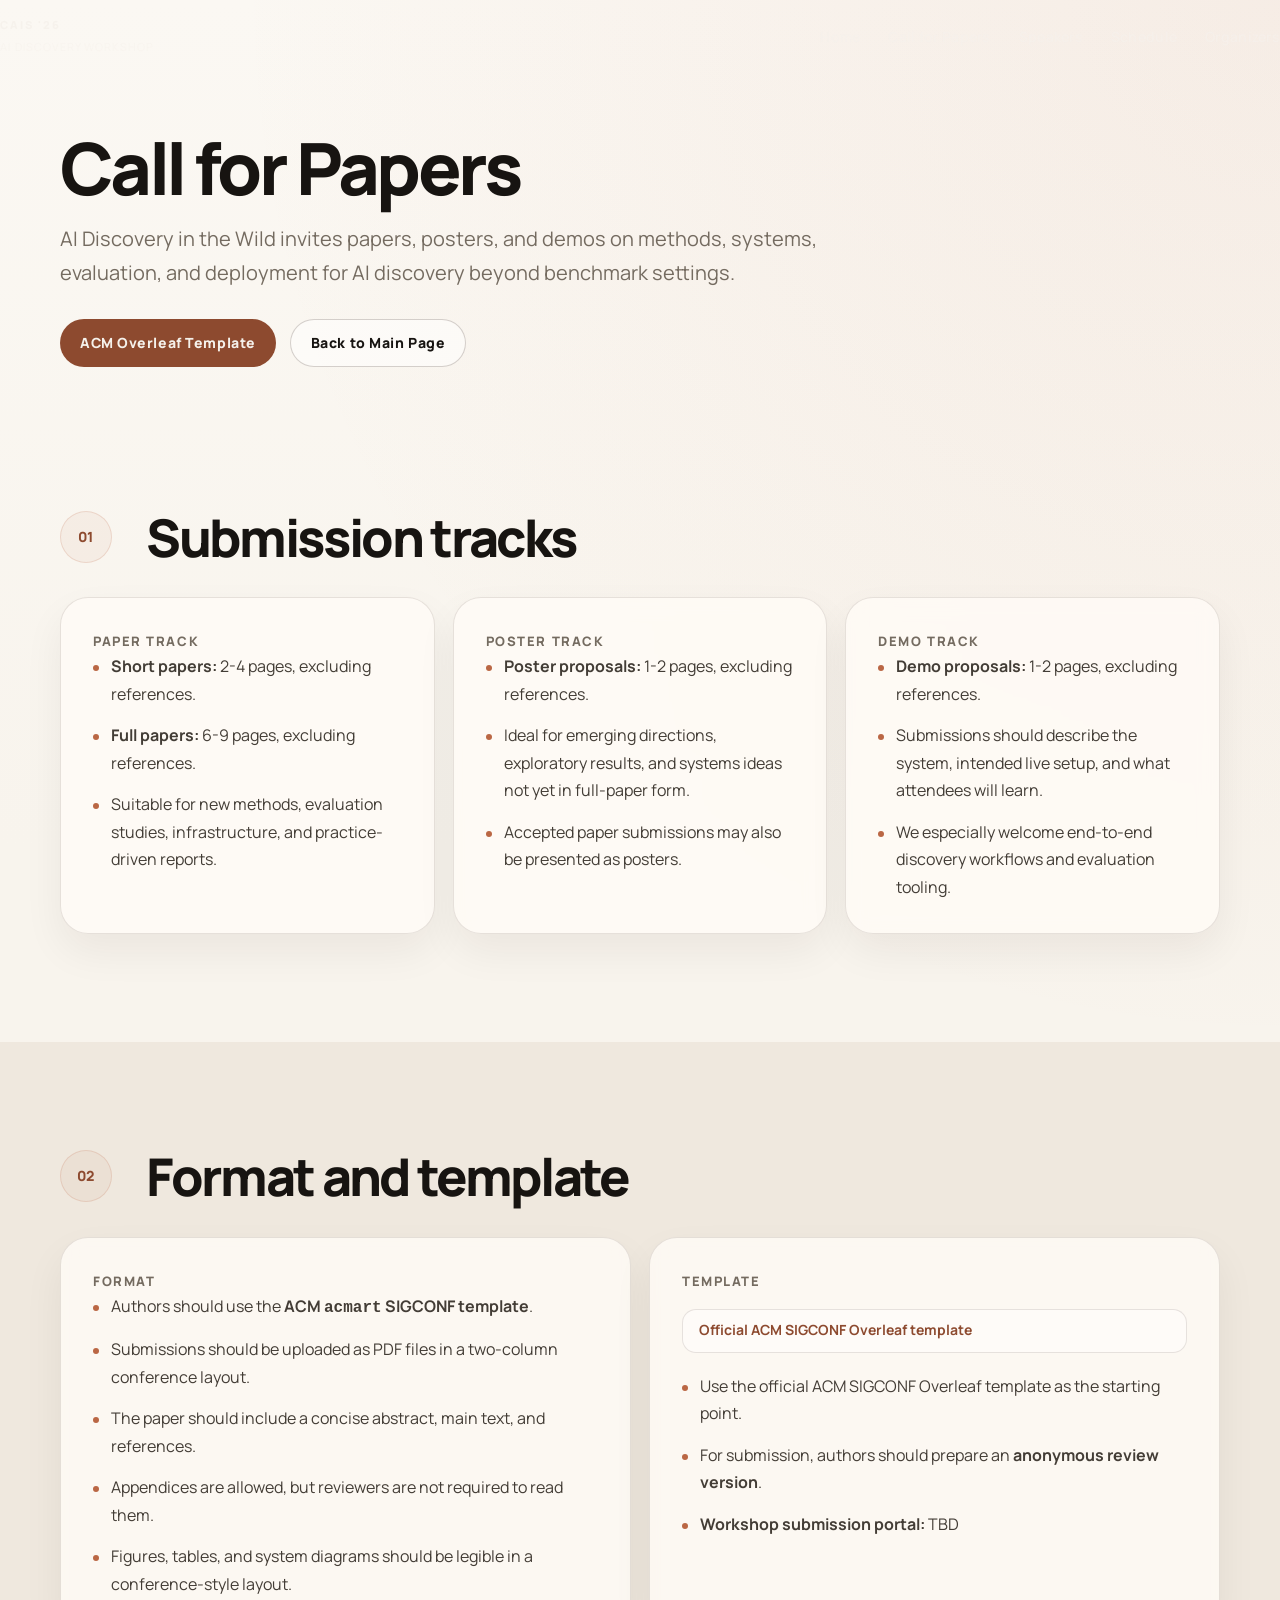
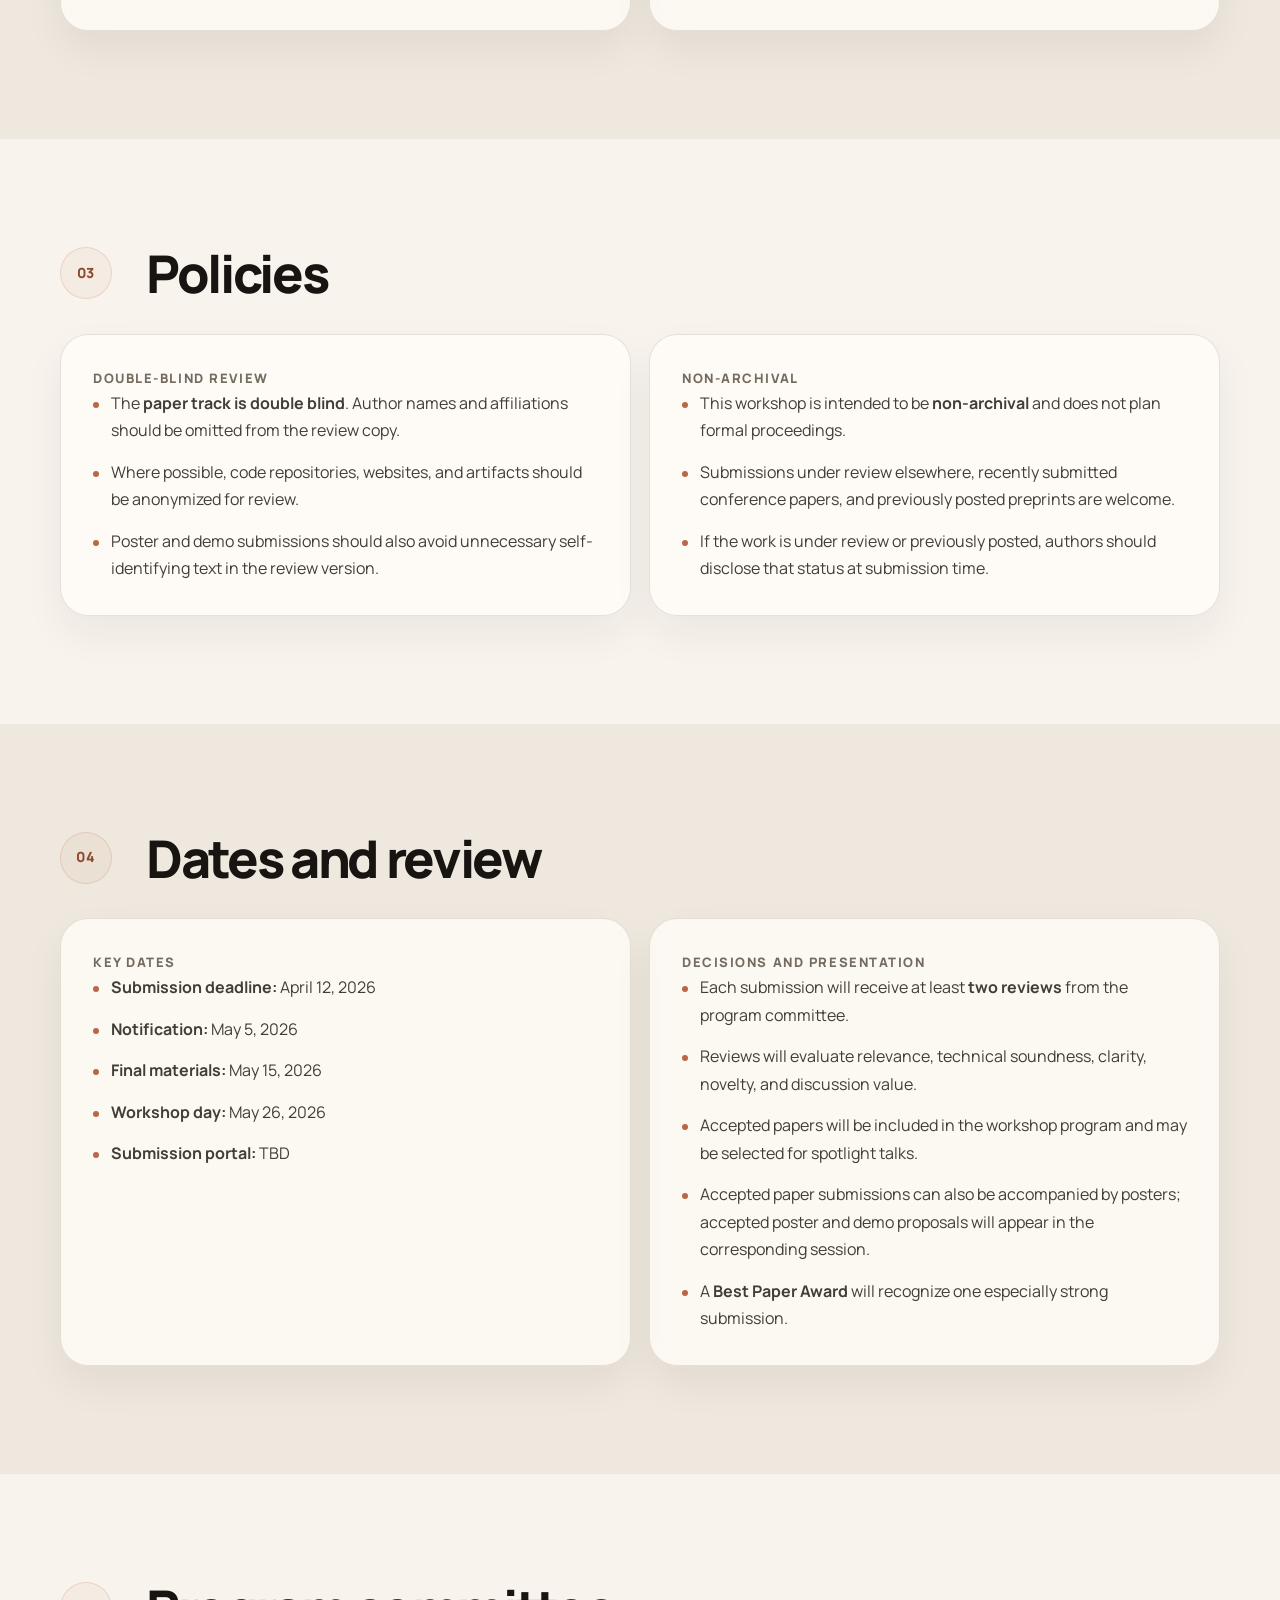
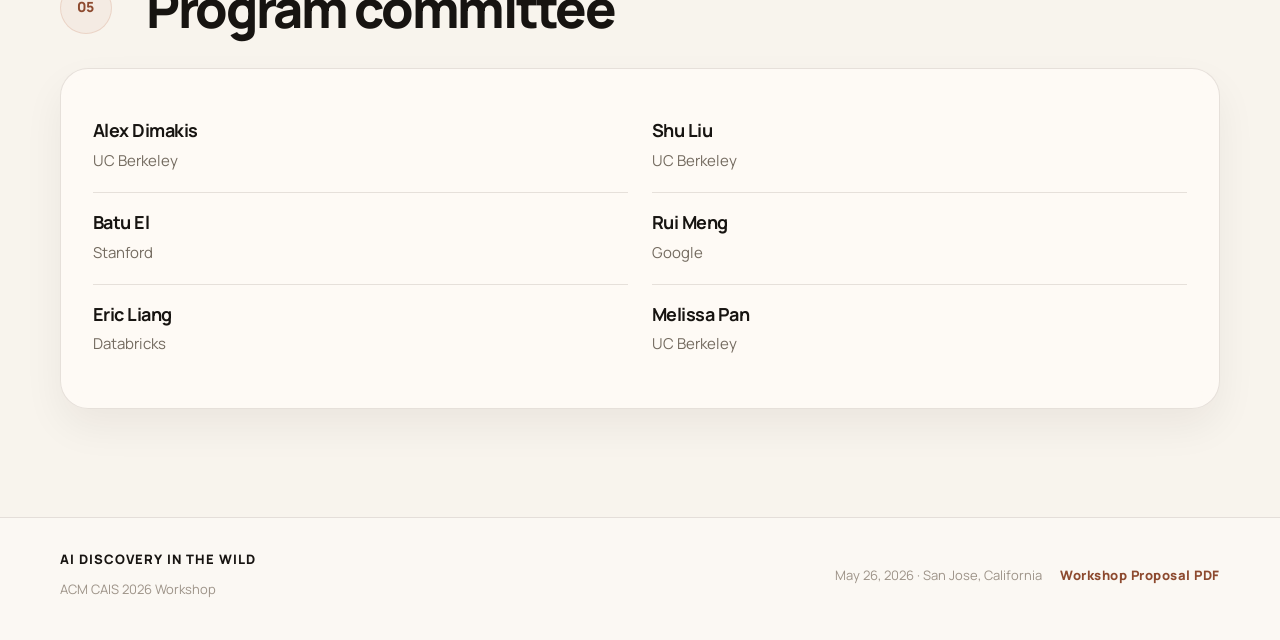
==== cfp.html @ d4ecad80 "Initial workshop site" ====
<!DOCTYPE html>
<html lang="en">
<head>
  <meta charset="UTF-8">
  <meta name="viewport" content="width=device-width, initial-scale=1.0">
  <title>Call for Papers | AI Discovery in the Wild</title>
  <meta name="description" content="Submission details for AI Discovery in the Wild, an ACM CAIS 2026 workshop on real-world AI discovery systems.">
  <meta name="theme-color" content="#f8f4ed">
  <link rel="preconnect" href="https://fonts.googleapis.com">
  <link rel="preconnect" href="https://fonts.gstatic.com" crossorigin>
  <link href="https://fonts.googleapis.com/css2?family=Fraunces:opsz,wght@9..144,500;9..144,600&family=Manrope:wght@400;500;600;700;800&display=swap" rel="stylesheet">
  <link rel="stylesheet" href="style.css">
</head>
<body class="subpage-body">

<nav id="navbar" class="scrolled">
  <div class="nav-inner">
    <a href="index.html" class="nav-logo">
      <span class="nav-mark">CAIS '26</span>
      <span class="nav-name">AI Discovery Workshop</span>
    </a>

    <button class="nav-toggle" aria-label="Toggle navigation" aria-expanded="false">
      <span></span>
      <span></span>
      <span></span>
    </button>

    <ul class="nav-links">
      <li><a href="index.html">Home</a></li>
      <li><a href="cfp.html">Call for Papers</a></li>
      <li><a href="index.html#speakers">Speakers</a></li>
      <li><a href="index.html#schedule">Schedule</a></li>
      <li><a href="index.html#organizers">Organizers</a></li>
    </ul>
  </div>
</nav>

<header class="subpage-hero">
  <div class="container">
    <div class="subpage-copy">
      <h1>Call for Papers</h1>
      <p class="subpage-lead">AI Discovery in the Wild invites papers, posters, and demos on methods, systems, evaluation, and deployment for AI discovery beyond benchmark settings.</p>
      <div class="subpage-actions">
        <a href="https://www.overleaf.com/latex/templates/association-for-computing-machinery-acm-sig-proceedings-template/bmvfhcdnxfty" class="page-btn page-btn-primary" target="_blank" rel="noreferrer">ACM Overleaf Template</a>
        <a href="index.html" class="page-btn page-btn-secondary">Back to Main Page</a>
      </div>
    </div>
  </div>
</header>

<section>
  <div class="container">
    <div class="section-header">
      <span class="section-number">01</span>
      <div class="section-heading">
        <h2>Submission tracks</h2>
      </div>
    </div>

    <div class="detail-grid detail-grid-3">
      <article class="surface-card detail-card">
        <p class="surface-label">Paper Track</p>
        <ul class="cfp-list">
          <li><strong>Short papers:</strong> 2-4 pages, excluding references.</li>
          <li><strong>Full papers:</strong> 6-9 pages, excluding references.</li>
          <li>Suitable for new methods, evaluation studies, infrastructure, and practice-driven reports.</li>
        </ul>
      </article>

      <article class="surface-card detail-card">
        <p class="surface-label">Poster Track</p>
        <ul class="cfp-list">
          <li><strong>Poster proposals:</strong> 1-2 pages, excluding references.</li>
          <li>Ideal for emerging directions, exploratory results, and systems ideas not yet in full-paper form.</li>
          <li>Accepted paper submissions may also be presented as posters.</li>
        </ul>
      </article>

      <article class="surface-card detail-card">
        <p class="surface-label">Demo Track</p>
        <ul class="cfp-list">
          <li><strong>Demo proposals:</strong> 1-2 pages, excluding references.</li>
          <li>Submissions should describe the system, intended live setup, and what attendees will learn.</li>
          <li>We especially welcome end-to-end discovery workflows and evaluation tooling.</li>
        </ul>
      </article>
    </div>
  </div>
</section>

<section class="page-alt">
  <div class="container">
    <div class="section-header">
      <span class="section-number">02</span>
      <div class="section-heading">
        <h2>Format and template</h2>
      </div>
    </div>

    <div class="detail-grid">
      <article class="surface-card detail-card">
        <p class="surface-label">Format</p>
        <ul class="cfp-list">
          <li>Authors should use the <strong>ACM <code>acmart</code> SIGCONF template</strong>.</li>
          <li>Submissions should be uploaded as PDF files in a two-column conference layout.</li>
          <li>The paper should include a concise abstract, main text, and references.</li>
          <li>Appendices are allowed, but reviewers are not required to read them.</li>
          <li>Figures, tables, and system diagrams should be legible in a conference-style layout.</li>
        </ul>
      </article>

      <article class="surface-card detail-card">
        <p class="surface-label">Template</p>
        <div class="template-links">
          <a href="https://www.overleaf.com/latex/templates/association-for-computing-machinery-acm-sig-proceedings-template/bmvfhcdnxfty" class="template-link" target="_blank" rel="noreferrer">Official ACM SIGCONF Overleaf template</a>
        </div>
        <ul class="cfp-list">
          <li>Use the official ACM SIGCONF Overleaf template as the starting point.</li>
          <li>For submission, authors should prepare an <strong>anonymous review version</strong>.</li>
          <li><strong>Workshop submission portal:</strong> TBD</li>
        </ul>
      </article>
    </div>
  </div>
</section>

<section>
  <div class="container">
    <div class="section-header">
      <span class="section-number">03</span>
      <div class="section-heading">
        <h2>Policies</h2>
      </div>
    </div>

    <div class="detail-grid">
      <article class="surface-card detail-card">
        <p class="surface-label">Double-Blind Review</p>
        <ul class="cfp-list">
          <li>The <strong>paper track is double blind</strong>. Author names and affiliations should be omitted from the review copy.</li>
          <li>Where possible, code repositories, websites, and artifacts should be anonymized for review.</li>
          <li>Poster and demo submissions should also avoid unnecessary self-identifying text in the review version.</li>
        </ul>
      </article>

      <article class="surface-card detail-card">
        <p class="surface-label">Non-Archival</p>
        <ul class="cfp-list">
          <li>This workshop is intended to be <strong>non-archival</strong> and does not plan formal proceedings.</li>
          <li>Submissions under review elsewhere, recently submitted conference papers, and previously posted preprints are welcome.</li>
          <li>If the work is under review or previously posted, authors should disclose that status at submission time.</li>
        </ul>
      </article>
    </div>
  </div>
</section>

<section class="page-alt">
  <div class="container">
    <div class="section-header">
      <span class="section-number">04</span>
      <div class="section-heading">
        <h2>Dates and review</h2>
      </div>
    </div>

    <div class="detail-grid">
      <article class="surface-card detail-card">
        <p class="surface-label">Key Dates</p>
        <ul class="cfp-list">
          <li><strong>Submission deadline:</strong> April 12, 2026</li>
          <li><strong>Notification:</strong> May 5, 2026</li>
          <li><strong>Final materials:</strong> May 15, 2026</li>
          <li><strong>Workshop day:</strong> May 26, 2026</li>
          <li><strong>Submission portal:</strong> TBD</li>
        </ul>
      </article>

      <article class="surface-card detail-card">
        <p class="surface-label">Decisions and Presentation</p>
        <ul class="cfp-list">
          <li>Each submission will receive at least <strong>two reviews</strong> from the program committee.</li>
          <li>Reviews will evaluate relevance, technical soundness, clarity, novelty, and discussion value.</li>
          <li>Accepted papers will be included in the workshop program and may be selected for spotlight talks.</li>
          <li>Accepted paper submissions can also be accompanied by posters; accepted poster and demo proposals will appear in the corresponding session.</li>
          <li>A <strong>Best Paper Award</strong> will recognize one especially strong submission.</li>
        </ul>
      </article>
    </div>
  </div>
</section>

<section>
  <div class="container">
    <div class="section-header">
      <span class="section-number">05</span>
      <div class="section-heading">
        <h2>Program committee</h2>
      </div>
    </div>

    <div class="pc-list surface-card">
      <div class="pc-list-col">
        <article class="pc-line"><strong>Alex Dimakis</strong><span>UC Berkeley</span></article>
        <article class="pc-line"><strong>Batu El</strong><span>Stanford</span></article>
        <article class="pc-line"><strong>Eric Liang</strong><span>Databricks</span></article>
      </div>
      <div class="pc-list-col">
        <article class="pc-line"><strong>Shu Liu</strong><span>UC Berkeley</span></article>
        <article class="pc-line"><strong>Rui Meng</strong><span>Google</span></article>
        <article class="pc-line"><strong>Melissa Pan</strong><span>UC Berkeley</span></article>
      </div>
    </div>
  </div>
</section>

<footer>
  <div class="container footer-inner">
    <div>
      <span class="footer-title">AI Discovery in the Wild</span>
      <span class="footer-copy">ACM CAIS 2026 Workshop</span>
    </div>
    <div class="footer-meta">
      <span class="footer-copy">May 26, 2026 · San Jose, California</span>
      <a href="AI_Discovery_in_the_Wild_Workshop_Proposal.pdf" class="footer-link" target="_blank" rel="noreferrer">Workshop Proposal PDF</a>
    </div>
  </div>
</footer>

<script>
const toggle = document.querySelector('.nav-toggle');
const links = document.querySelector('.nav-links');

toggle.addEventListener('click', () => {
  const open = links.classList.toggle('open');
  toggle.setAttribute('aria-expanded', open ? 'true' : 'false');
});

document.querySelectorAll('.nav-links a').forEach((anchor) => {
  anchor.addEventListener('click', () => {
    links.classList.remove('open');
    toggle.setAttribute('aria-expanded', 'false');
  });
});

let ticking = false;
window.addEventListener('scroll', () => {
  if (!ticking) {
    requestAnimationFrame(() => {
      document.getElementById('navbar').classList.toggle('scrolled', window.scrollY > 20);
      ticking = false;
    });
    ticking = true;
  }
});
</script>

</body>
</html>
---- style.css ----
/* AI Discovery in the Wild | ACM CAIS 2026 Workshop */
*, *::before, *::after {
  box-sizing: border-box;
  margin: 0;
  padding: 0;
}

:root {
  --bg: #f8f4ed;
  --bg-alt: #efe8de;
  --surface: rgba(255, 252, 247, 0.8);
  --surface-strong: #fffdf9;
  --ink: #171411;
  --ink-2: #433d36;
  --ink-3: #746b60;
  --ink-4: #9d9388;
  --accent: #ba6744;
  --accent-deep: #8d4a2f;
  --accent-soft: rgba(186, 103, 68, 0.12);
  --border: rgba(84, 69, 58, 0.14);
  --border-strong: rgba(84, 69, 58, 0.24);
  --hero-bg: #111110;
  --hero-ink: #f5f1eb;
  --hero-muted: rgba(245, 241, 235, 0.72);
  --sans: "Manrope", "Segoe UI", sans-serif;
  --serif: "Fraunces", Georgia, serif;
  --shadow-soft: 0 20px 60px rgba(30, 24, 20, 0.08);
  --shadow-card: 0 18px 40px rgba(30, 24, 20, 0.06);
  --radius-lg: 28px;
  --radius-md: 20px;
  --radius-sm: 14px;
  --container: 1160px;
  --gutter: clamp(22px, 4vw, 40px);
}

html {
  scroll-behavior: smooth;
  scroll-padding-top: 80px;
}

body {
  font-family: var(--sans);
  background:
    radial-gradient(circle at top left, rgba(186, 103, 68, 0.06), transparent 28%),
    linear-gradient(180deg, #fbf8f3 0%, var(--bg) 18%, var(--bg) 100%);
  color: var(--ink);
  font-size: 16px;
  line-height: 1.75;
  -webkit-font-smoothing: antialiased;
  -moz-osx-font-smoothing: grayscale;
}

a {
  color: inherit;
}

img {
  max-width: 100%;
  display: block;
}

.container {
  width: min(var(--container), calc(100% - (var(--gutter) * 2)));
  margin: 0 auto;
}

#navbar {
  position: fixed;
  inset: 0 0 auto;
  z-index: 100;
  height: 72px;
  border-bottom: 1px solid transparent;
  transition: background 220ms ease, border-color 220ms ease, backdrop-filter 220ms ease;
}

#navbar.scrolled {
  background: rgba(248, 244, 237, 0.86);
  border-bottom-color: var(--border);
  backdrop-filter: blur(18px);
  -webkit-backdrop-filter: blur(18px);
}

.nav-inner {
  display: flex;
  align-items: center;
  justify-content: space-between;
  gap: 24px;
  height: 100%;
}

.nav-logo {
  display: inline-flex;
  flex-direction: column;
  gap: 2px;
  text-decoration: none;
}

.nav-mark,
.nav-name {
  transition: color 220ms ease, opacity 220ms ease;
}

.nav-mark {
  font-size: 11px;
  font-weight: 800;
  letter-spacing: 0.18em;
  text-transform: uppercase;
  color: rgba(245, 241, 235, 0.92);
}

.nav-name {
  font-size: 11px;
  letter-spacing: 0.08em;
  text-transform: uppercase;
  color: rgba(245, 241, 235, 0.52);
}

#navbar.scrolled .nav-mark {
  color: var(--ink);
}

#navbar.scrolled .nav-name {
  color: var(--ink-3);
}

.nav-links {
  display: flex;
  align-items: center;
  gap: 28px;
  list-style: none;
}

.nav-links a {
  font-size: 14px;
  font-weight: 600;
  letter-spacing: 0.02em;
  text-decoration: none;
  color: rgba(245, 241, 235, 0.62);
  transition: color 180ms ease;
}

.nav-links a:hover {
  color: rgba(245, 241, 235, 0.98);
}

#navbar.scrolled .nav-links a {
  color: var(--ink-3);
}

#navbar.scrolled .nav-links a:hover {
  color: var(--ink);
}

.nav-toggle {
  display: none;
  flex-direction: column;
  justify-content: center;
  gap: 4px;
  background: none;
  border: 0;
  padding: 4px;
  cursor: pointer;
}

.nav-toggle span {
  width: 18px;
  height: 1.5px;
  border-radius: 999px;
  background: var(--hero-ink);
}

#navbar.scrolled .nav-toggle span {
  background: var(--ink);
}

#hero {
  position: relative;
  overflow: hidden;
  background:
    radial-gradient(circle at top center, rgba(186, 103, 68, 0.08), transparent 24%),
    var(--hero-bg);
  color: var(--hero-ink);
  min-height: 860px;
  padding: 160px 0 112px;
}

.hero-visual,
.hero-overlay,
.hero-grid {
  position: absolute;
  inset: 0;
}

.hero-visual {
  background:
    url("hero-bg.png") center 38% / clamp(940px, 95vw, 1540px) auto no-repeat;
  opacity: 0.62;
  filter: saturate(1.08) brightness(0.92);
  transform: scale(1.02);
}

.hero-overlay {
  background:
    linear-gradient(180deg, rgba(10, 10, 10, 0.6) 0%, rgba(10, 10, 10, 0.26) 28%, rgba(10, 10, 10, 0.62) 100%),
    radial-gradient(circle at 50% 42%, rgba(255, 204, 178, 0.12), transparent 24%),
    radial-gradient(circle at 50% 100%, rgba(10, 10, 10, 0.8), transparent 48%);
}

.hero-grid {
  background-image:
    linear-gradient(rgba(255, 255, 255, 0.04) 1px, transparent 1px),
    linear-gradient(90deg, rgba(255, 255, 255, 0.04) 1px, transparent 1px);
  background-size: 120px 120px;
  mask-image: linear-gradient(180deg, transparent 8%, rgba(0, 0, 0, 0.55) 24%, rgba(0, 0, 0, 0.9) 78%, transparent 100%);
  opacity: 0.16;
}

.hero-inner {
  position: relative;
  z-index: 1;
}

.hero-copy {
  max-width: 760px;
  margin: 0 auto;
  text-align: center;
}

.hero-badge {
  display: inline-flex;
  align-items: center;
  justify-content: center;
  min-height: 44px;
  padding: 0 22px;
  margin-bottom: 32px;
  border: 1px solid rgba(236, 177, 148, 0.28);
  border-radius: 999px;
  background: rgba(255, 255, 255, 0.03);
  box-shadow: inset 0 0 0 1px rgba(255, 255, 255, 0.02);
  font-size: 12px;
  font-weight: 700;
  letter-spacing: 0.18em;
  text-transform: uppercase;
  color: #efb18e;
}

#hero h1 {
  display: flex;
  flex-direction: column;
  align-items: center;
  gap: 6px;
  margin-bottom: 24px;
  line-height: 0.96;
}

#hero h1 span {
  font-size: clamp(62px, 8vw, 108px);
  font-weight: 800;
  letter-spacing: -0.055em;
}

#hero h1 em {
  font-family: var(--serif);
  font-size: clamp(60px, 7.2vw, 96px);
  font-style: italic;
  font-weight: 500;
  line-height: 1;
  letter-spacing: -0.04em;
  color: #e79a75;
}

.hero-tagline {
  max-width: 640px;
  margin: 0 auto;
  color: var(--hero-muted);
  font-size: 21px;
  line-height: 1.75;
}

.hero-actions {
  display: flex;
  justify-content: center;
  gap: 14px;
  margin: 34px 0 42px;
}

.hero-btn {
  display: inline-flex;
  align-items: center;
  justify-content: center;
  min-height: 50px;
  padding: 0 22px;
  border-radius: 999px;
  text-decoration: none;
  font-size: 14px;
  font-weight: 700;
  letter-spacing: 0.02em;
  transition: transform 180ms ease, background 180ms ease, border-color 180ms ease, color 180ms ease;
}

.hero-btn:hover {
  transform: translateY(-1px);
}

.hero-btn-primary {
  background: var(--hero-ink);
  color: #1b1714;
}

.hero-btn-primary:hover {
  background: #ffffff;
}

.hero-btn-secondary {
  border: 1px solid rgba(255, 255, 255, 0.14);
  background: rgba(255, 255, 255, 0.04);
  color: var(--hero-ink);
}

.hero-btn-secondary:hover {
  border-color: rgba(255, 255, 255, 0.26);
  background: rgba(255, 255, 255, 0.08);
}

.hero-meta {
  display: inline-flex;
  align-items: center;
  gap: 26px;
  padding: 18px 28px;
  border: 1px solid rgba(255, 255, 255, 0.1);
  border-radius: 22px;
  background: rgba(18, 18, 18, 0.38);
  box-shadow: 0 12px 40px rgba(0, 0, 0, 0.18);
  backdrop-filter: blur(18px);
  -webkit-backdrop-filter: blur(18px);
}

.hm {
  display: flex;
  flex-direction: column;
  gap: 4px;
  text-align: left;
}

.hm-label {
  font-size: 12px;
  font-weight: 700;
  letter-spacing: 0.12em;
  text-transform: uppercase;
  color: rgba(245, 241, 235, 0.52);
}

.hm-value {
  font-size: 18px;
  font-weight: 700;
  color: var(--hero-ink);
}

.hm-sep {
  width: 1px;
  height: 32px;
  background: rgba(255, 255, 255, 0.12);
}

#dates-strip {
  position: relative;
  z-index: 2;
  margin-top: -1px;
  padding: 26px 0;
  background: linear-gradient(180deg, #161513 0%, #111111 100%);
  border-top: 1px solid rgba(255, 255, 255, 0.05);
  border-bottom: 1px solid rgba(255, 255, 255, 0.05);
}

.dates-wrap {
  display: grid;
  grid-template-columns: 120px 1fr;
  gap: 24px;
  align-items: center;
}

.dates-label {
  font-size: 13px;
  font-weight: 800;
  letter-spacing: 0.14em;
  text-transform: uppercase;
  color: rgba(245, 241, 235, 0.54);
}

.dates-grid {
  display: grid;
  grid-template-columns: repeat(4, minmax(0, 1fr));
  gap: 14px;
}

.dg {
  padding: 18px 20px;
  border: 1px solid rgba(255, 255, 255, 0.08);
  border-radius: 16px;
  background: rgba(255, 255, 255, 0.03);
}

.dg-l {
  display: block;
  margin-bottom: 4px;
  font-size: 12px;
  font-weight: 800;
  letter-spacing: 0.12em;
  text-transform: uppercase;
  color: rgba(245, 241, 235, 0.48);
}

.dg-v {
  font-size: 17px;
  font-weight: 700;
  color: var(--hero-ink);
}

section {
  position: relative;
  padding: 108px 0;
}

#cfp,
#schedule,
#pc,
#sponsors {
  background: var(--bg-alt);
}

.section-header {
  display: grid;
  grid-template-columns: 64px minmax(0, 1fr);
  gap: 22px;
  align-items: start;
  margin-bottom: 32px;
}

.section-number {
  display: inline-flex;
  align-items: center;
  justify-content: center;
  width: 52px;
  height: 52px;
  border-radius: 50%;
  border: 1px solid rgba(186, 103, 68, 0.18);
  background: rgba(186, 103, 68, 0.06);
  color: var(--accent-deep);
  font-size: 14px;
  font-weight: 800;
  letter-spacing: 0.06em;
}

.section-heading {
  max-width: 820px;
}

.surface-label,
.callout-label {
  font-size: 13px;
  font-weight: 800;
  letter-spacing: 0.12em;
  text-transform: uppercase;
}

.surface-label,
.callout-label {
  color: var(--ink-3);
}

h2 {
  font-size: clamp(34px, 4.4vw, 52px);
  line-height: 1.05;
  letter-spacing: -0.045em;
  font-weight: 800;
}

.section-intro,
.panel-note,
.sched-note {
  max-width: 780px;
  color: var(--ink-3);
  font-size: 18px;
}

.section-intro {
  margin-bottom: 38px;
}

.panel-title {
  margin-bottom: 10px;
  color: var(--accent-deep);
  font-size: 16px;
  font-weight: 800;
  letter-spacing: -0.02em;
}

.about-body,
.cfp-layout {
  display: grid;
  grid-template-columns: minmax(0, 1.05fr) minmax(320px, 0.82fr);
  gap: 34px;
  align-items: stretch;
}

.about-copy,
.surface-card,
.themes-panel,
.schedule-shell {
  border: 1px solid var(--border);
  border-radius: var(--radius-lg);
  background: var(--surface);
  box-shadow: var(--shadow-card);
  backdrop-filter: blur(10px);
  -webkit-backdrop-filter: blur(10px);
}

.about-copy {
  display: flex;
  flex-direction: column;
  padding: 36px;
  height: 100%;
}

.lead-text {
  font-size: 20px;
  line-height: 1.75;
  color: var(--ink);
  margin-bottom: 18px;
}

.about-copy p {
  color: var(--ink-2);
  margin-bottom: 16px;
  font-size: 17px;
}

.about-copy strong,
.theme-item strong,
.pc-line strong,
.org strong {
  color: var(--ink);
}

.about-callout {
  margin-top: 28px;
  padding: 24px;
  border: 1px solid rgba(186, 103, 68, 0.18);
  border-radius: var(--radius-md);
  background: linear-gradient(180deg, rgba(186, 103, 68, 0.08), rgba(186, 103, 68, 0.03));
}

.about-callout p {
  margin-top: 10px;
  margin-bottom: 0;
  color: var(--ink-2);
}

.about-questions {
  margin-top: 22px;
}

.question-list {
  display: grid;
  gap: 12px;
  margin-top: 10px;
}

.question-item {
  padding: 16px 18px;
  border: 1px solid var(--border);
  border-radius: 16px;
  background: rgba(255, 255, 255, 0.42);
  color: var(--ink-2);
  font-size: 15px;
  line-height: 1.65;
}

.themes-panel {
  display: flex;
  flex-direction: column;
  padding: 30px 30px 16px;
  height: 100%;
}

.panel-head {
  margin-bottom: 12px;
}

.panel-note {
  margin-top: 8px;
  font-size: 16px;
}

.theme-item {
  display: grid;
  grid-template-columns: 30px 1fr;
  gap: 14px;
  padding: 18px 0;
  border-top: 1px solid var(--border);
}

.theme-item:first-of-type {
  border-top: 0;
}

.theme-num {
  font-family: var(--serif);
  font-size: 22px;
  line-height: 1;
  color: var(--accent);
}

.theme-item strong {
  display: block;
  margin-bottom: 6px;
  font-size: 16px;
  font-weight: 700;
}

.theme-item p {
  color: var(--ink-3);
  font-size: 15px;
  line-height: 1.6;
}

.surface-card {
  height: 100%;
  padding: 32px;
}

.surface-intro {
  margin-top: 10px;
  color: var(--ink-3);
  font-size: 16px;
  line-height: 1.7;
}

.topics-grid {
  display: grid;
  grid-template-columns: repeat(2, minmax(0, 1fr));
  gap: 22px;
  margin-top: 18px;
}

.topics-grid ul {
  list-style: none;
}

.topics-grid li {
  position: relative;
  padding: 12px 0 12px 18px;
  border-bottom: 1px solid var(--border);
  color: var(--ink-2);
  font-size: 16px;
  line-height: 1.72;
}

.topics-grid li::before {
  content: "";
  position: absolute;
  left: 0;
  top: 20px;
  width: 6px;
  height: 6px;
  border-radius: 50%;
  background: var(--accent);
}

.quick-facts {
  display: grid;
  grid-template-columns: repeat(2, minmax(0, 1fr));
  gap: 12px;
  margin: 18px 0 20px;
}

.quick-fact {
  padding: 16px 14px;
  border: 1px solid var(--border);
  border-radius: var(--radius-sm);
  background: rgba(255, 255, 255, 0.5);
}

.quick-label {
  display: block;
  margin-bottom: 6px;
  font-size: 10px;
  font-weight: 800;
  letter-spacing: 0.16em;
  text-transform: uppercase;
  color: var(--ink-4);
}

.quick-fact strong {
  font-size: 16px;
  line-height: 1.45;
}

.cfp-list {
  list-style: none;
  display: grid;
  gap: 14px;
}

.cfp-list li {
  position: relative;
  padding-left: 18px;
  color: var(--ink-2);
  font-size: 16px;
  line-height: 1.72;
}

.cfp-list li::before {
  content: "";
  position: absolute;
  left: 0;
  top: 12px;
  width: 6px;
  height: 6px;
  border-radius: 50%;
  background: var(--accent);
}

.compact-list {
  margin-top: 4px;
}

.cfp-actions {
  display: flex;
  flex-direction: column;
  align-items: flex-start;
  gap: 12px;
  margin-top: auto;
  padding-top: 24px;
}

.cfp-actions .hero-btn-primary {
  background: var(--accent-deep);
  color: var(--hero-ink);
}

.cfp-note {
  color: var(--ink-3);
  font-size: 14px;
  line-height: 1.6;
}

.spk-pill {
  display: inline-flex;
  align-items: center;
  min-height: 34px;
  padding: 0 12px;
  border-radius: 999px;
  border: 1px solid rgba(186, 103, 68, 0.18);
  background: rgba(186, 103, 68, 0.07);
  color: var(--accent-deep);
  font-size: 12px;
  font-weight: 700;
}

.speakers-grid,
.org-grid {
  display: grid;
  gap: 16px;
}

.speakers-grid {
  grid-template-columns: repeat(2, minmax(0, 1fr));
}

.spk {
  display: flex;
  flex-direction: column;
  gap: 18px;
  min-height: 100%;
  padding: 26px;
  border: 1px solid var(--border);
  border-radius: 24px;
  background:
    radial-gradient(circle at top right, rgba(186, 103, 68, 0.08), transparent 34%),
    rgba(255, 253, 249, 0.82);
  box-shadow: var(--shadow-card);
  transition: transform 180ms ease, border-color 180ms ease, box-shadow 180ms ease;
}

.spk:hover {
  transform: translateY(-2px);
  border-color: rgba(186, 103, 68, 0.26);
  box-shadow: 0 22px 48px rgba(30, 24, 20, 0.1);
}

.spk-top {
  display: flex;
  align-items: flex-start;
  justify-content: space-between;
  gap: 16px;
}

.spk-id {
  display: flex;
  align-items: center;
  gap: 14px;
  min-width: 0;
}

.spk-avatar {
  width: 64px;
  height: 64px;
  border-radius: 20px;
  overflow: hidden;
  background:
    linear-gradient(135deg, rgba(186, 103, 68, 0.12), rgba(186, 103, 68, 0.22)),
    #f7ece4;
  box-shadow:
    inset 0 0 0 1px rgba(186, 103, 68, 0.12),
    0 10px 20px rgba(30, 24, 20, 0.08);
}

.spk-avatar img {
  width: 100%;
  height: 100%;
  object-fit: cover;
  object-position: center 24%;
}

.spk-avatar-fallback {
  display: inline-flex;
  align-items: center;
  justify-content: center;
  color: var(--accent-deep);
  font-size: 17px;
  font-weight: 800;
  letter-spacing: 0.04em;
}

.spk-head {
  min-width: 0;
}

.spk h3 {
  margin-bottom: 3px;
  font-size: 22px;
  line-height: 1.12;
  letter-spacing: -0.03em;
  font-weight: 800;
}

.spk-aff {
  color: var(--ink-3);
  font-size: 15px;
  line-height: 1.5;
}

.spk-desc {
  color: var(--ink-2);
  font-size: 16px;
  line-height: 1.72;
}

.spk-foot {
  display: flex;
  align-items: center;
  justify-content: space-between;
  gap: 12px;
  margin-top: auto;
}

.spk-link {
  color: var(--accent-deep);
  font-size: 13px;
  font-weight: 800;
  letter-spacing: 0.06em;
  text-transform: uppercase;
  text-decoration: none;
}

.spk-link:hover {
  text-decoration: underline;
}

.tag {
  display: inline-flex;
  align-items: center;
  justify-content: center;
  min-height: 28px;
  padding: 0 10px;
  border-radius: 999px;
  font-size: 11px;
  font-weight: 800;
  letter-spacing: 0.14em;
  text-transform: uppercase;
  white-space: nowrap;
}

.tag.confirmed {
  background: rgba(37, 99, 69, 0.12);
  color: #256345;
}

.tag.invited {
  background: rgba(177, 104, 39, 0.12);
  color: #9a5b23;
}

.schedule-shell {
  padding: 34px;
}

.sched-note {
  margin-bottom: 22px;
}

.sched-table {
  overflow: hidden;
  border: 1px solid var(--border);
  border-radius: 24px;
  background: var(--surface-strong);
}

.sched-row {
  display: grid;
  grid-template-columns: 72px 96px minmax(0, 1fr);
  gap: 18px;
  align-items: center;
  padding: 16px 22px;
  border-top: 1px solid var(--border);
}

.sched-row:first-child {
  border-top: 0;
}

.st-time {
  color: var(--accent-deep);
  font-size: 16px;
  font-weight: 800;
  letter-spacing: -0.02em;
}

.st-kind {
  display: inline-flex;
  align-items: center;
  justify-content: center;
  min-height: 30px;
  padding: 0 10px;
  border-radius: 999px;
  border: 1px solid rgba(186, 103, 68, 0.16);
  background: rgba(186, 103, 68, 0.07);
  color: var(--accent-deep);
  font-size: 12px;
  font-weight: 800;
  letter-spacing: 0.12em;
  text-transform: uppercase;
}

.st-event {
  color: var(--ink-2);
  font-size: 16px;
  font-weight: 600;
}

.st-meta {
  color: var(--ink-4);
  font-size: 14px;
  font-weight: 500;
}

.sched-row.is-break {
  background: rgba(116, 107, 96, 0.05);
}

.sched-row.is-break .st-time,
.sched-row.is-break .st-event {
  color: var(--ink-3);
}

.sched-row.is-break .st-kind {
  border-color: rgba(116, 107, 96, 0.14);
  background: rgba(116, 107, 96, 0.08);
  color: var(--ink-3);
}

.org-roster {
  padding-top: 28px;
}

.org-grid {
  grid-template-columns: repeat(4, minmax(0, 1fr));
  gap: 10px 24px;
}

.org-card {
  height: 100%;
  padding: 18px;
  border: 1px solid var(--border);
  border-radius: 22px;
  background: rgba(255, 253, 249, 0.82);
  box-shadow: var(--shadow-card);
}

.org-card img {
  width: 100%;
  aspect-ratio: 1 / 1;
  border-radius: 16px;
  margin-bottom: 14px;
}

.org-card img {
  object-fit: cover;
  object-position: center 18%;
}

.org-card strong {
  display: block;
  margin-bottom: 4px;
  font-size: 17px;
  line-height: 1.25;
  letter-spacing: -0.03em;
}

.org-card span {
  color: var(--ink-3);
  font-size: 14px;
}

.sponsor-grid {
  display: grid;
  grid-template-columns: repeat(2, minmax(0, 1fr));
  gap: 18px;
  align-items: stretch;
}

.sponsor-card {
  display: flex;
  flex-direction: column;
  align-items: flex-start;
  justify-content: flex-start;
  height: 100%;
  padding: 32px;
  border: 1px solid var(--border);
  border-radius: var(--radius-lg);
  background: rgba(255, 253, 249, 0.88);
  box-shadow: var(--shadow-card);
}

.sponsor-card p {
  max-width: 42ch;
  color: var(--ink-3);
  font-size: 17px;
}

.sponsor-brand {
  display: inline-flex;
  align-items: center;
  justify-content: flex-start;
  min-height: 64px;
  margin: 14px 0 18px;
  text-decoration: none;
}

.sponsor-logo-img {
  display: block;
  height: 38px;
  width: auto;
  max-width: 240px;
  object-fit: contain;
  object-position: left center;
}

.sponsor-logo-img-databricks {
  height: 40px;
}

.sponsor-logo-img-google {
  height: 34px;
}

.pc-list {
  display: grid;
  grid-template-columns: repeat(2, minmax(0, 1fr));
  gap: 24px;
}

.pc-list-col {
  display: grid;
}

.pc-line {
  padding: 18px 0;
  border-top: 1px solid var(--border);
}

.pc-line:first-child {
  border-top: 0;
}

.pc-line strong {
  display: block;
  margin-bottom: 4px;
  font-size: 18px;
  line-height: 1.25;
  letter-spacing: -0.03em;
}

.pc-line span {
  color: var(--ink-3);
  font-size: 15px;
}

footer {
  padding: 30px 0 40px;
  border-top: 1px solid var(--border);
  background: #fbf8f3;
}

.footer-inner {
  display: flex;
  align-items: center;
  justify-content: space-between;
  gap: 20px;
}

.footer-meta {
  display: flex;
  align-items: center;
  gap: 18px;
}

.footer-title {
  display: block;
  margin-bottom: 4px;
  font-size: 13px;
  font-weight: 800;
  letter-spacing: 0.08em;
  text-transform: uppercase;
}

.footer-copy {
  color: var(--ink-4);
  font-size: 13px;
}

.footer-link {
  color: var(--accent-deep);
  font-size: 13px;
  font-weight: 800;
  letter-spacing: 0.04em;
  text-decoration: none;
}

.footer-link:hover {
  text-decoration: underline;
}

.subpage-body {
  background:
    radial-gradient(circle at top right, rgba(186, 103, 68, 0.08), transparent 26%),
    linear-gradient(180deg, #fbf8f3 0%, var(--bg) 22%, var(--bg) 100%);
}

.subpage-hero {
  padding: 132px 0 36px;
}

.subpage-copy {
  max-width: 860px;
}

.subpage-hero h1 {
  font-size: clamp(48px, 6vw, 72px);
  line-height: 1;
  letter-spacing: -0.05em;
  font-weight: 800;
}

.subpage-lead {
  max-width: 760px;
  margin-top: 18px;
  color: var(--ink-3);
  font-size: 20px;
  line-height: 1.72;
}

.subpage-actions {
  display: flex;
  flex-wrap: wrap;
  gap: 14px;
  margin-top: 28px;
}

.page-btn {
  display: inline-flex;
  align-items: center;
  justify-content: center;
  min-height: 48px;
  padding: 0 20px;
  border-radius: 999px;
  font-size: 14px;
  font-weight: 800;
  letter-spacing: 0.04em;
  text-decoration: none;
  transition: transform 180ms ease, opacity 180ms ease, background 180ms ease;
}

.page-btn:hover {
  transform: translateY(-1px);
}

.page-btn-primary {
  background: var(--accent-deep);
  color: var(--hero-ink);
}

.page-btn-secondary {
  border: 1px solid var(--border-strong);
  color: var(--ink);
  background: rgba(255, 255, 255, 0.5);
}

.page-alt {
  background: var(--bg-alt);
}

.detail-grid {
  display: grid;
  grid-template-columns: repeat(2, minmax(0, 1fr));
  gap: 18px;
}

.detail-grid-3 {
  grid-template-columns: repeat(3, minmax(0, 1fr));
}

.detail-card {
  height: 100%;
}

.template-links {
  display: grid;
  gap: 10px;
  margin: 16px 0 20px;
}

.template-link {
  display: inline-flex;
  align-items: center;
  min-height: 44px;
  padding: 0 16px;
  border: 1px solid var(--border);
  border-radius: 14px;
  background: rgba(255, 255, 255, 0.5);
  color: var(--accent-deep);
  font-size: 14px;
  font-weight: 700;
  text-decoration: none;
}

.template-link:hover {
  border-color: rgba(186, 103, 68, 0.24);
}

@media (max-width: 1080px) {
  #hero {
    min-height: 780px;
    padding: 150px 0 94px;
  }

  .about-body,
  .cfp-layout {
    grid-template-columns: 1fr;
  }

  .org-grid {
    grid-template-columns: repeat(3, minmax(0, 1fr));
  }

  .detail-grid,
  .detail-grid-3,
  .sponsor-grid {
    grid-template-columns: 1fr;
  }
}

@media (max-width: 860px) {
  #navbar {
    height: 64px;
  }

  #hero {
    min-height: auto;
    padding: 136px 0 86px;
  }

  .hero-visual {
    background-size: clamp(760px, 120vw, 1120px);
    background-position: center 32%;
    opacity: 0.56;
  }

  .hero-tagline {
    font-size: 18px;
  }

  .subpage-lead {
    font-size: 18px;
  }

  .hero-actions {
    flex-wrap: wrap;
  }

  .hero-meta {
    flex-wrap: wrap;
    justify-content: center;
    row-gap: 16px;
  }

  .hm {
    align-items: center;
    text-align: center;
  }

  .hm-sep {
    display: none;
  }

  .dates-wrap {
    grid-template-columns: 1fr;
  }

  .dates-grid,
  .speakers-grid,
  .org-grid,
  .topics-grid,
  .quick-facts,
  .sponsor-grid {
    grid-template-columns: 1fr 1fr;
  }

  .pc-list {
    grid-template-columns: 1fr 1fr;
  }

  section {
    padding: 86px 0;
  }

  .section-header {
    grid-template-columns: 52px 1fr;
  }

  .schedule-shell {
    padding: 24px;
  }

  .sched-row {
    grid-template-columns: 64px 84px minmax(0, 1fr);
    gap: 12px;
  }
}

@media (max-width: 620px) {
  .nav-toggle {
    display: flex;
  }

  .nav-name {
    display: none;
  }

  .nav-links {
    display: none;
    position: absolute;
    top: 64px;
    left: 0;
    right: 0;
    flex-direction: column;
    align-items: flex-start;
    gap: 14px;
    padding: 18px var(--gutter) 22px;
    background: rgba(248, 244, 237, 0.96);
    border-bottom: 1px solid var(--border);
    backdrop-filter: blur(18px);
    -webkit-backdrop-filter: blur(18px);
  }

  .nav-links.open {
    display: flex;
  }

  .nav-links a {
    color: var(--ink) !important;
    font-size: 14px;
  }

  #hero {
    padding: 122px 0 74px;
  }

  #hero h1 span {
    font-size: clamp(52px, 16vw, 72px);
  }

  #hero h1 em {
    font-size: clamp(50px, 15vw, 68px);
  }

  .hero-tagline {
    font-size: 17px;
  }

  .hero-meta {
    width: 100%;
    padding: 18px 20px;
    border-radius: 20px;
  }

  .hero-btn {
    width: 100%;
  }

  .page-btn {
    width: 100%;
  }

  .dates-grid,
  .speakers-grid,
  .org-grid,
  .topics-grid,
  .quick-facts,
  .sponsor-grid {
    grid-template-columns: 1fr;
  }

  .spk-foot {
    flex-direction: column;
    align-items: flex-start;
  }

  .pc-list {
    grid-template-columns: 1fr;
  }

  .section-header {
    grid-template-columns: 1fr;
    gap: 16px;
  }

  h2 {
    font-size: 38px;
  }

  .about-copy,
  .surface-card,
  .themes-panel,
  .schedule-shell {
    padding: 24px;
    border-radius: 22px;
  }

  .sched-row {
    grid-template-columns: 1fr;
    gap: 10px;
  }

  .st-kind {
    justify-self: start;
  }

  .footer-inner {
    flex-direction: column;
    align-items: flex-start;
  }

  .footer-meta {
    flex-direction: column;
    align-items: flex-start;
    gap: 6px;
  }
}
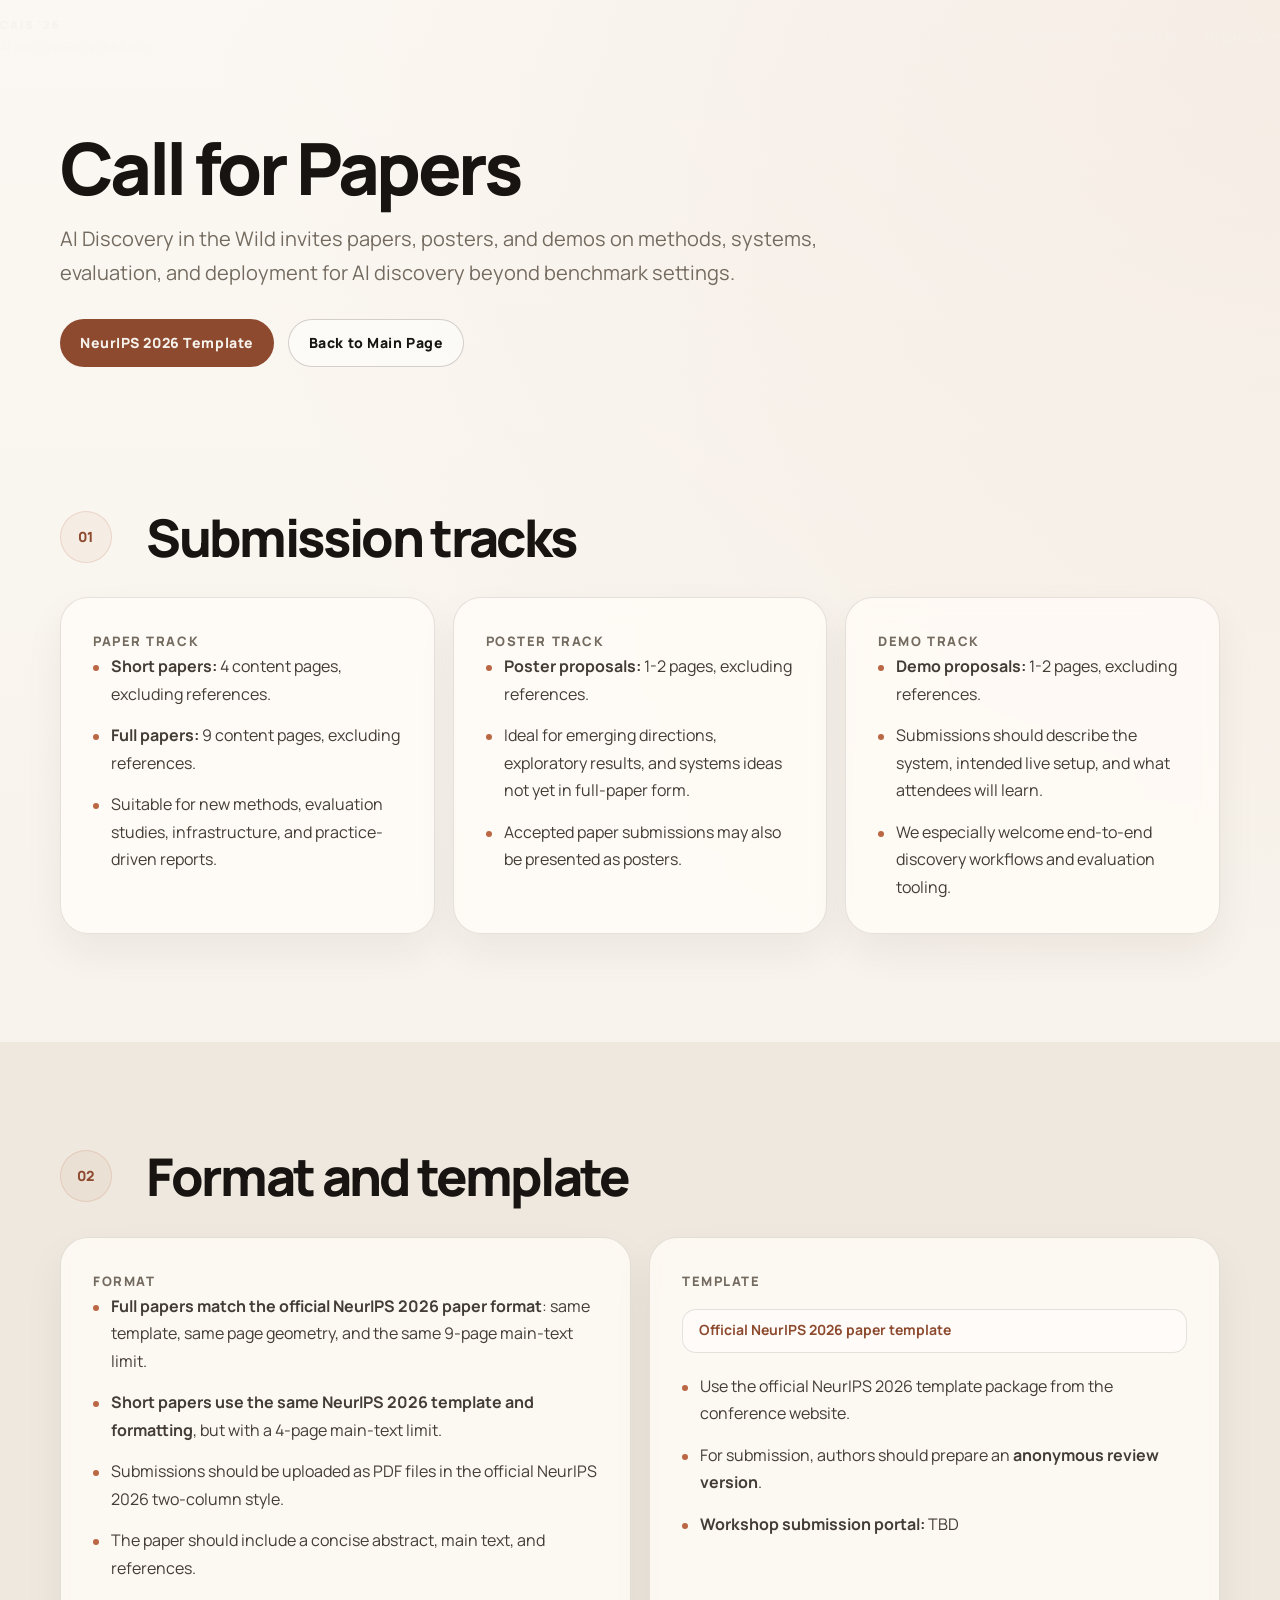
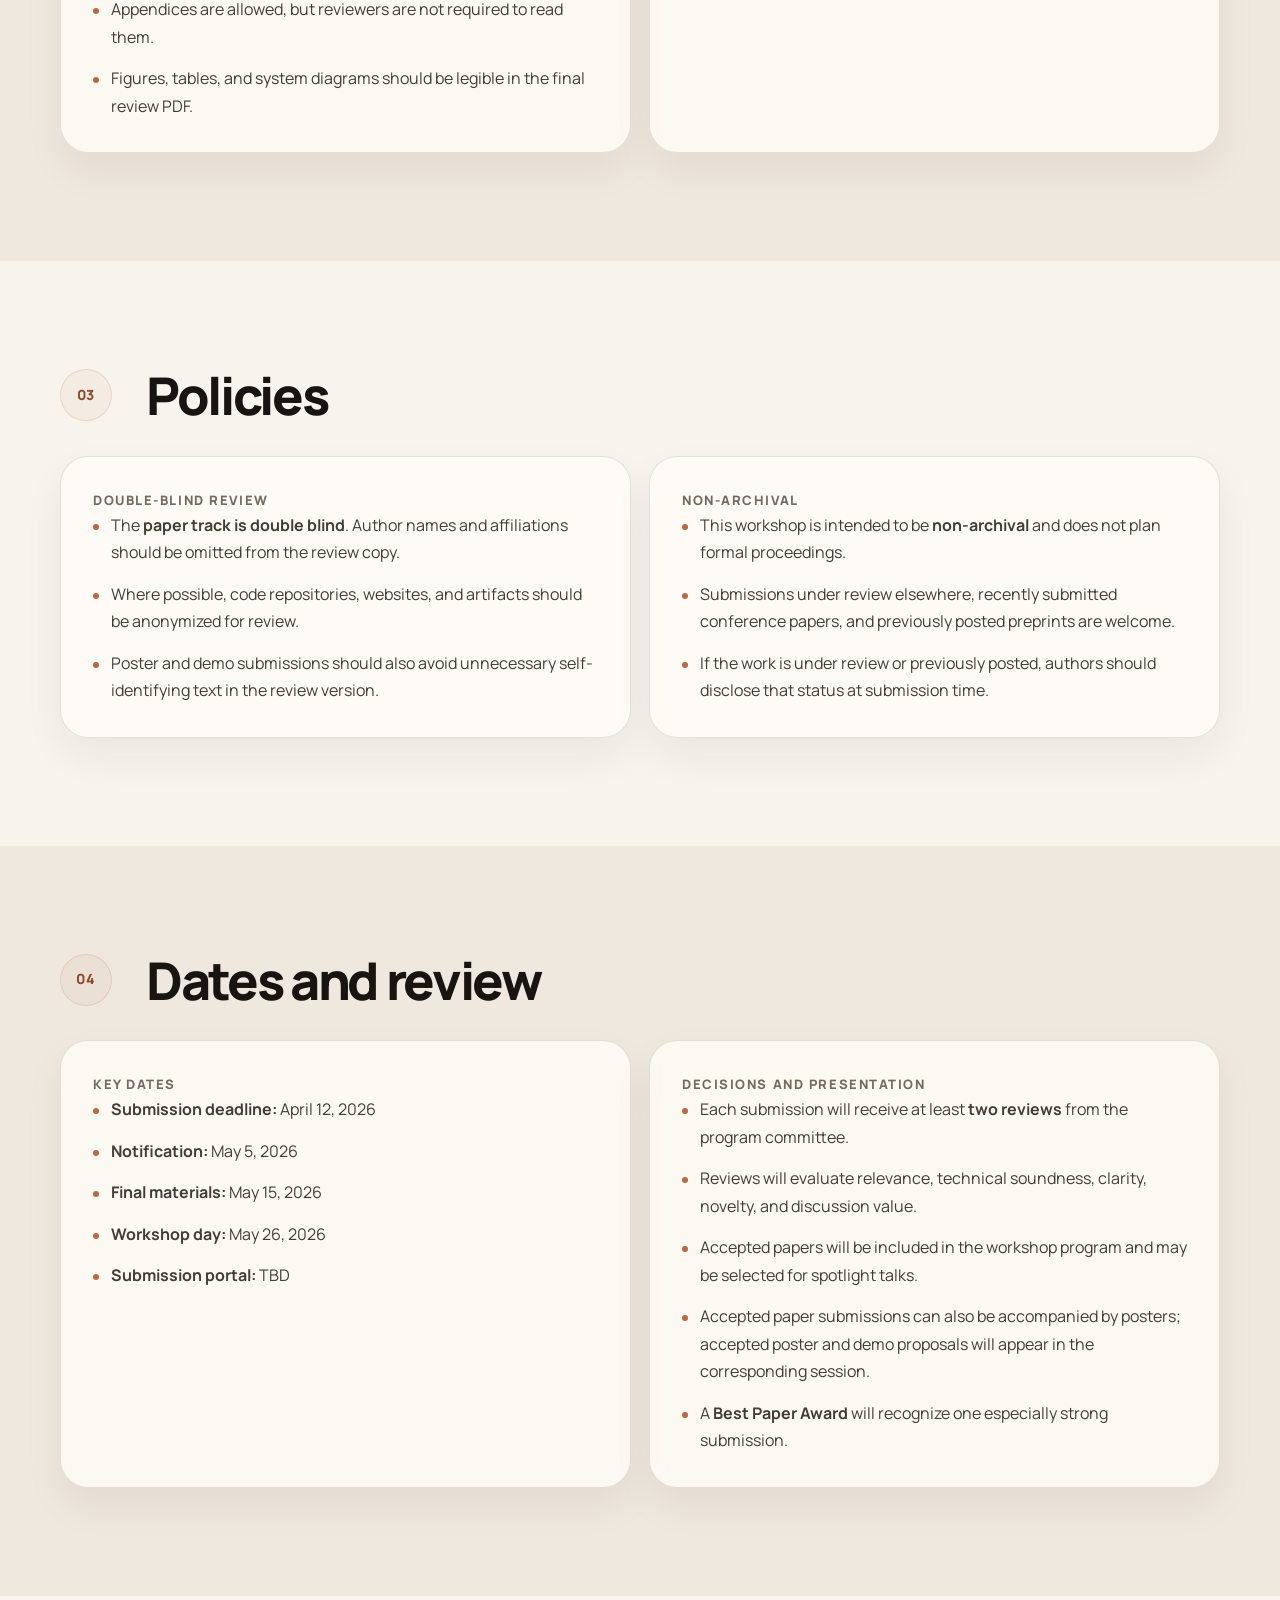
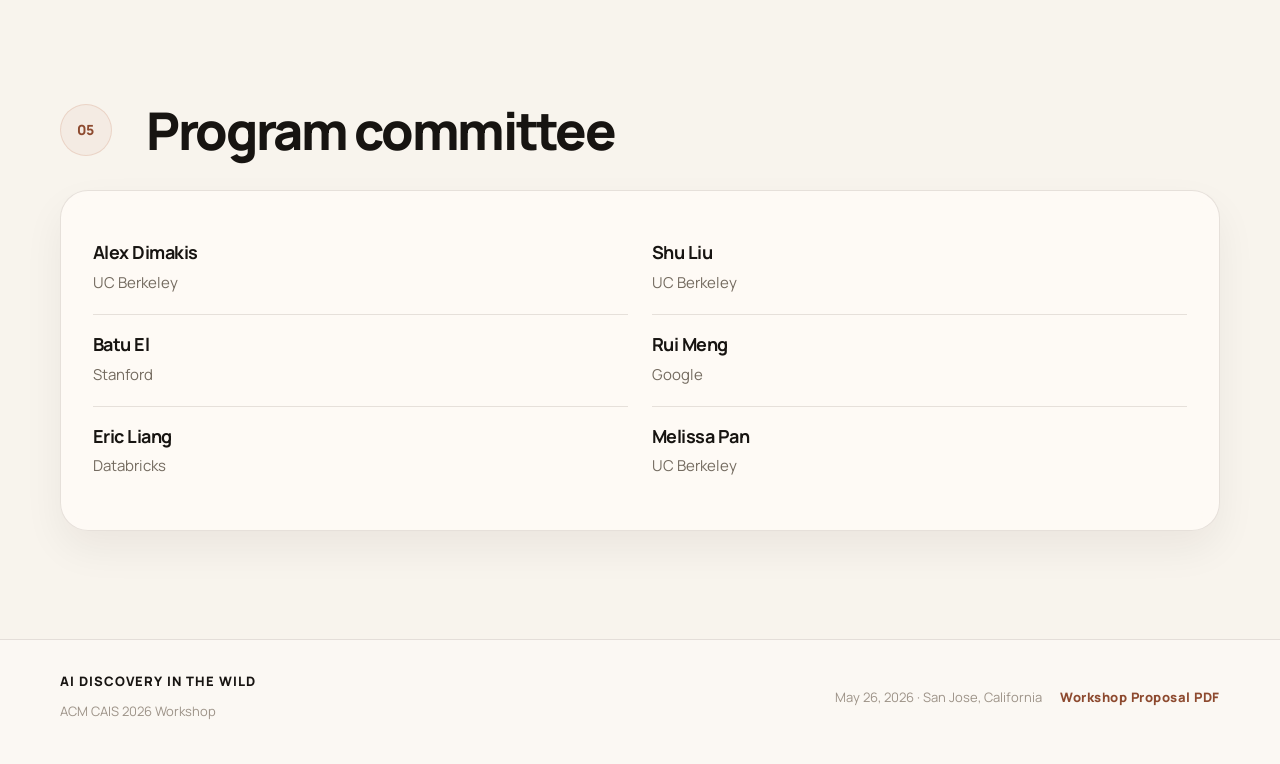
==== commit 033fa865: "Align CFP format with NeurIPS 2026" ====
--- a/cfp.html
+++ b/cfp.html
@@ -4,7 +4,7 @@
   <meta charset="UTF-8">
   <meta name="viewport" content="width=device-width, initial-scale=1.0">
   <title>Call for Papers | AI Discovery in the Wild</title>
-  <meta name="description" content="Submission details for AI Discovery in the Wild, an ACM CAIS 2026 workshop on real-world AI discovery systems.">
+  <meta name="description" content="Submission details for AI Discovery in the Wild, a 2026 workshop on real-world AI discovery systems.">
   <meta name="theme-color" content="#f8f4ed">
   <link rel="preconnect" href="https://fonts.googleapis.com">
   <link rel="preconnect" href="https://fonts.gstatic.com" crossorigin>
@@ -42,7 +42,7 @@
       <h1>Call for Papers</h1>
       <p class="subpage-lead">AI Discovery in the Wild invites papers, posters, and demos on methods, systems, evaluation, and deployment for AI discovery beyond benchmark settings.</p>
       <div class="subpage-actions">
-        <a href="https://www.overleaf.com/latex/templates/association-for-computing-machinery-acm-sig-proceedings-template/bmvfhcdnxfty" class="page-btn page-btn-primary" target="_blank" rel="noreferrer">ACM Overleaf Template</a>
+        <a href="https://media.neurips.cc/Conferences/NeurIPS2026/Formatting_Instructions_For_NeurIPS_2026.zip" class="page-btn page-btn-primary" target="_blank" rel="noreferrer">NeurIPS 2026 Template</a>
         <a href="index.html" class="page-btn page-btn-secondary">Back to Main Page</a>
       </div>
     </div>
@@ -62,8 +62,8 @@
       <article class="surface-card detail-card">
         <p class="surface-label">Paper Track</p>
         <ul class="cfp-list">
-          <li><strong>Short papers:</strong> 2-4 pages, excluding references.</li>
-          <li><strong>Full papers:</strong> 6-9 pages, excluding references.</li>
+          <li><strong>Short papers:</strong> 4 content pages, excluding references.</li>
+          <li><strong>Full papers:</strong> 9 content pages, excluding references.</li>
           <li>Suitable for new methods, evaluation studies, infrastructure, and practice-driven reports.</li>
         </ul>
       </article>
@@ -102,21 +102,22 @@
       <article class="surface-card detail-card">
         <p class="surface-label">Format</p>
         <ul class="cfp-list">
-          <li>Authors should use the <strong>ACM <code>acmart</code> SIGCONF template</strong>.</li>
-          <li>Submissions should be uploaded as PDF files in a two-column conference layout.</li>
+          <li><strong>Full papers match the official NeurIPS 2026 paper format</strong>: same template, same page geometry, and the same 9-page main-text limit.</li>
+          <li><strong>Short papers use the same NeurIPS 2026 template and formatting</strong>, but with a 4-page main-text limit.</li>
+          <li>Submissions should be uploaded as PDF files in the official NeurIPS 2026 two-column style.</li>
           <li>The paper should include a concise abstract, main text, and references.</li>
           <li>Appendices are allowed, but reviewers are not required to read them.</li>
-          <li>Figures, tables, and system diagrams should be legible in a conference-style layout.</li>
+          <li>Figures, tables, and system diagrams should be legible in the final review PDF.</li>
         </ul>
       </article>
 
       <article class="surface-card detail-card">
         <p class="surface-label">Template</p>
         <div class="template-links">
-          <a href="https://www.overleaf.com/latex/templates/association-for-computing-machinery-acm-sig-proceedings-template/bmvfhcdnxfty" class="template-link" target="_blank" rel="noreferrer">Official ACM SIGCONF Overleaf template</a>
+          <a href="https://media.neurips.cc/Conferences/NeurIPS2026/Formatting_Instructions_For_NeurIPS_2026.zip" class="template-link" target="_blank" rel="noreferrer">Official NeurIPS 2026 paper template</a>
         </div>
         <ul class="cfp-list">
-          <li>Use the official ACM SIGCONF Overleaf template as the starting point.</li>
+          <li>Use the official NeurIPS 2026 template package from the conference website.</li>
           <li>For submission, authors should prepare an <strong>anonymous review version</strong>.</li>
           <li><strong>Workshop submission portal:</strong> TBD</li>
         </ul>
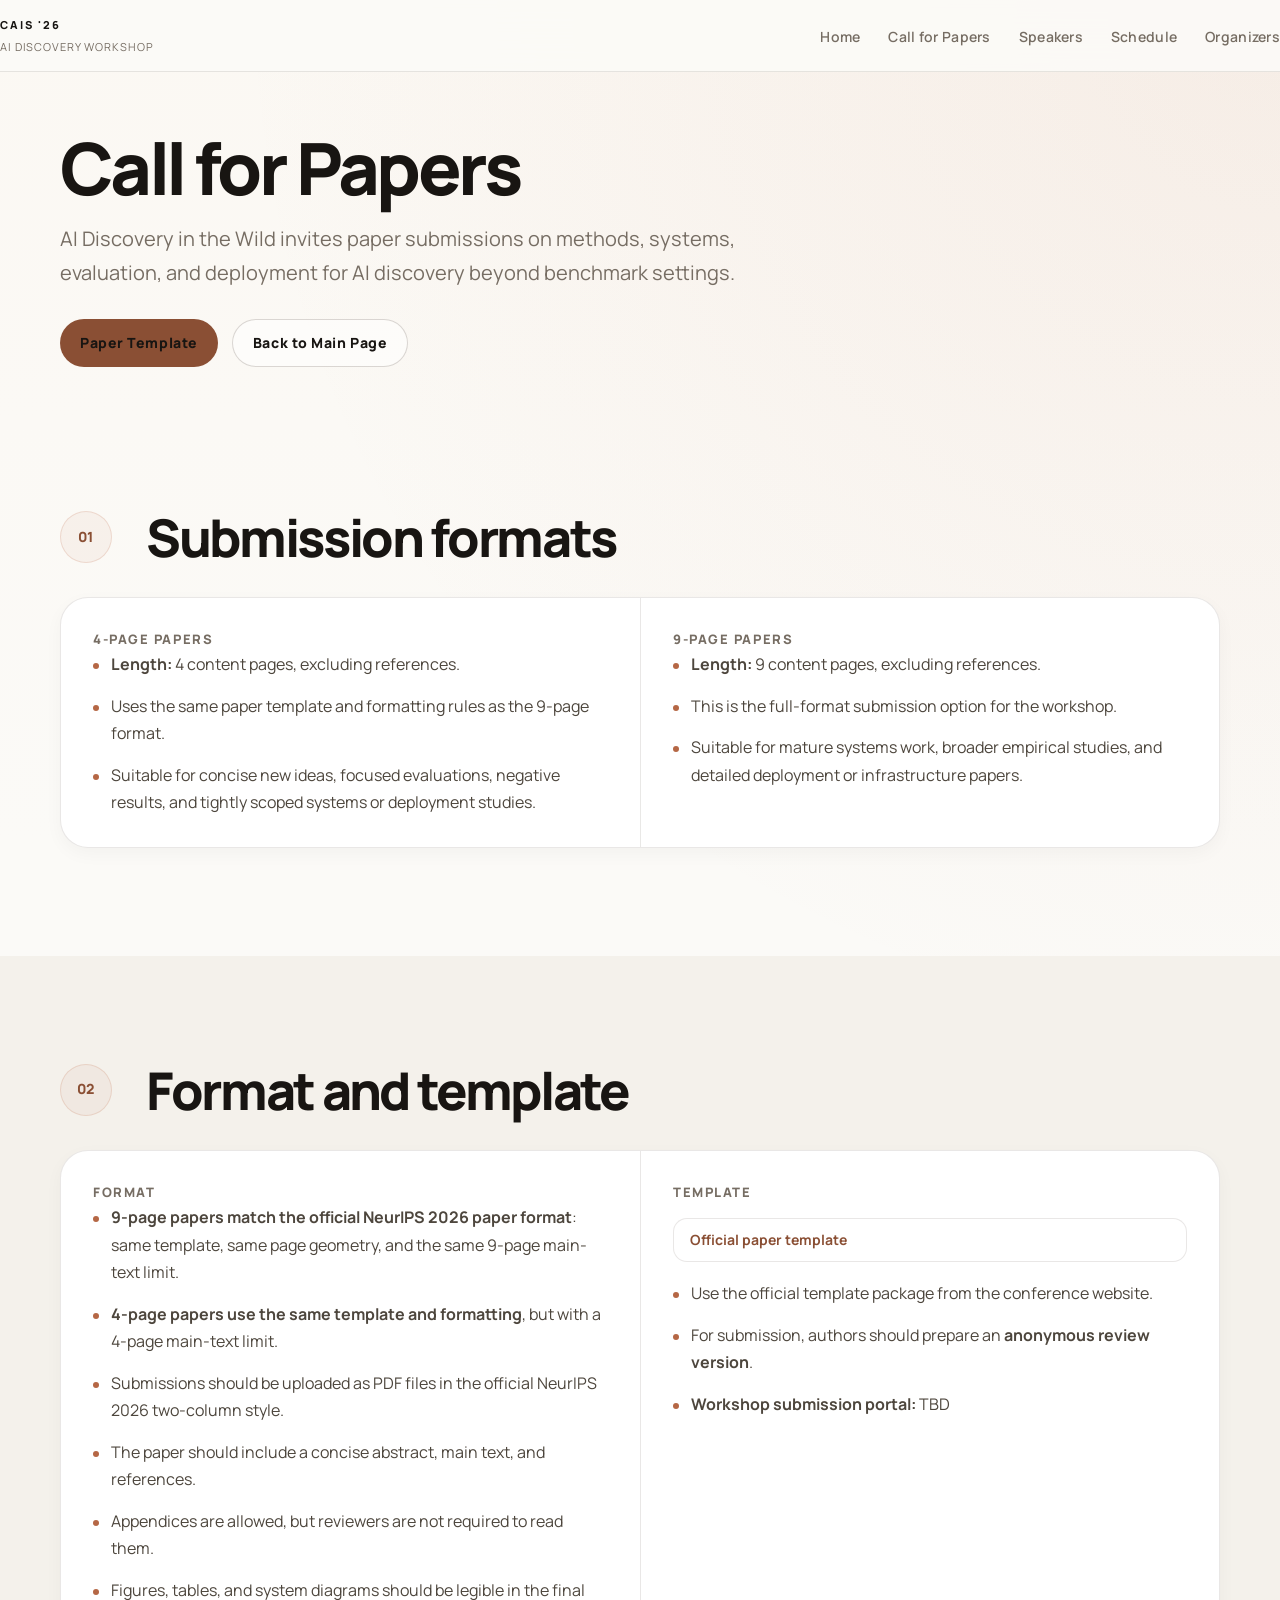
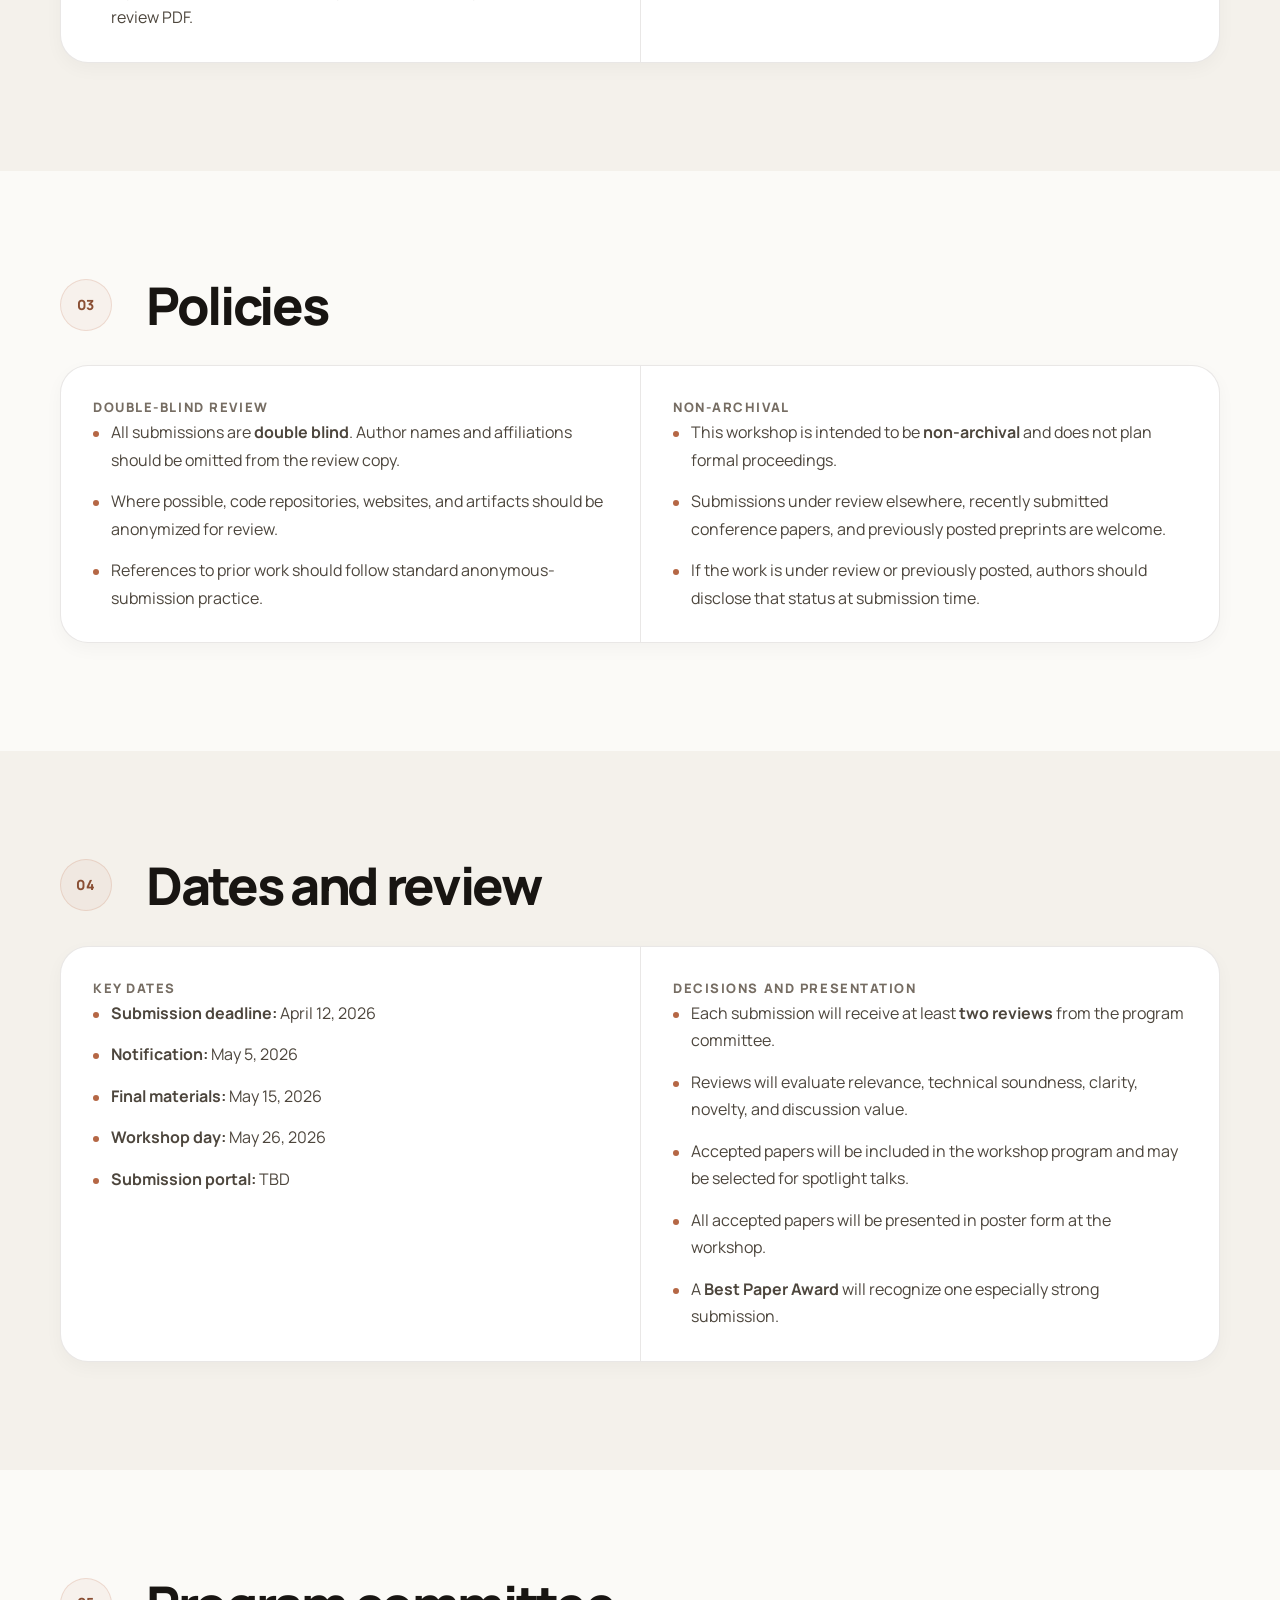
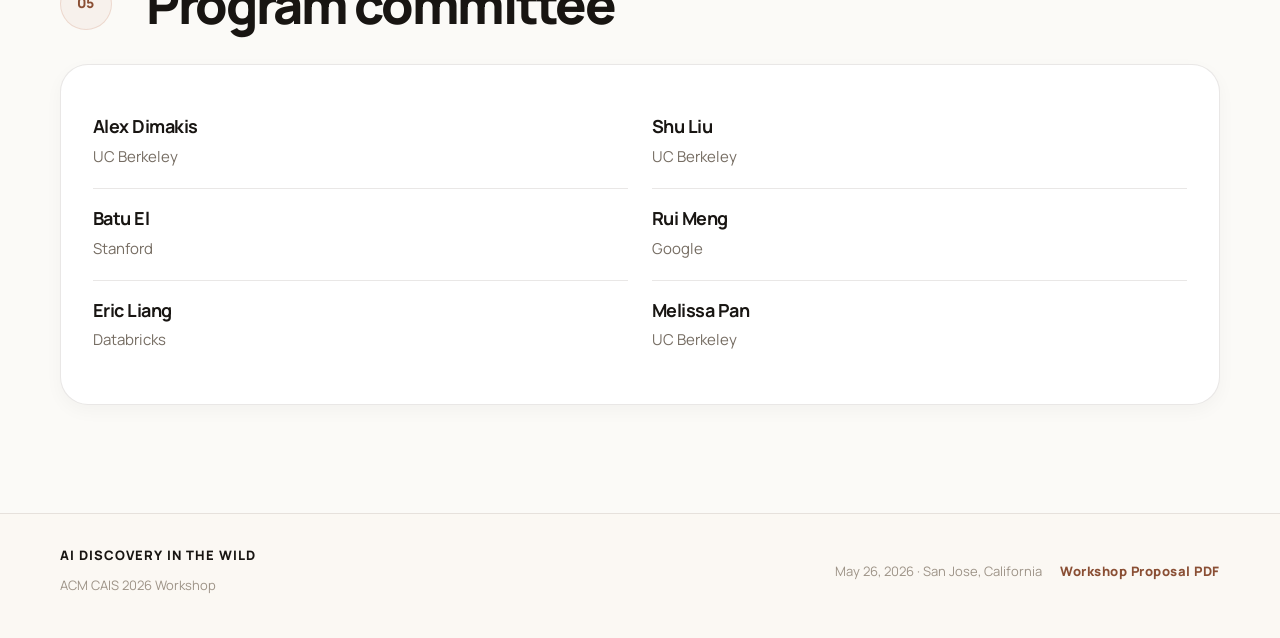
==== commit 1bd6bbca: "Reduce visual density on CFP page" ====
--- a/cfp.html
+++ b/cfp.html
@@ -40,9 +40,9 @@
   <div class="container">
     <div class="subpage-copy">
       <h1>Call for Papers</h1>
-      <p class="subpage-lead">AI Discovery in the Wild invites papers, posters, and demos on methods, systems, evaluation, and deployment for AI discovery beyond benchmark settings.</p>
+      <p class="subpage-lead">AI Discovery in the Wild invites paper submissions on methods, systems, evaluation, and deployment for AI discovery beyond benchmark settings.</p>
       <div class="subpage-actions">
-        <a href="https://media.neurips.cc/Conferences/NeurIPS2026/Formatting_Instructions_For_NeurIPS_2026.zip" class="page-btn page-btn-primary" target="_blank" rel="noreferrer">NeurIPS 2026 Template</a>
+        <a href="https://media.neurips.cc/Conferences/NeurIPS2026/Formatting_Instructions_For_NeurIPS_2026.zip" class="page-btn page-btn-primary" target="_blank" rel="noreferrer">Paper Template</a>
         <a href="index.html" class="page-btn page-btn-secondary">Back to Main Page</a>
       </div>
     </div>
@@ -54,37 +54,30 @@
     <div class="section-header">
       <span class="section-number">01</span>
       <div class="section-heading">
-        <h2>Submission tracks</h2>
-      </div>
-    </div>
-
-    <div class="detail-grid detail-grid-3">
-      <article class="surface-card detail-card">
-        <p class="surface-label">Paper Track</p>
-        <ul class="cfp-list">
-          <li><strong>Short papers:</strong> 4 content pages, excluding references.</li>
-          <li><strong>Full papers:</strong> 9 content pages, excluding references.</li>
-          <li>Suitable for new methods, evaluation studies, infrastructure, and practice-driven reports.</li>
-        </ul>
-      </article>
-
-      <article class="surface-card detail-card">
-        <p class="surface-label">Poster Track</p>
-        <ul class="cfp-list">
-          <li><strong>Poster proposals:</strong> 1-2 pages, excluding references.</li>
-          <li>Ideal for emerging directions, exploratory results, and systems ideas not yet in full-paper form.</li>
-          <li>Accepted paper submissions may also be presented as posters.</li>
-        </ul>
-      </article>
-
-      <article class="surface-card detail-card">
-        <p class="surface-label">Demo Track</p>
-        <ul class="cfp-list">
-          <li><strong>Demo proposals:</strong> 1-2 pages, excluding references.</li>
-          <li>Submissions should describe the system, intended live setup, and what attendees will learn.</li>
-          <li>We especially welcome end-to-end discovery workflows and evaluation tooling.</li>
-        </ul>
-      </article>
+        <h2>Submission formats</h2>
+      </div>
+    </div>
+
+    <div class="surface-card cfp-panel">
+      <div class="cfp-panel-grid">
+        <article class="cfp-block">
+          <p class="surface-label">4-Page Papers</p>
+          <ul class="cfp-list">
+            <li><strong>Length:</strong> 4 content pages, excluding references.</li>
+            <li>Uses the same paper template and formatting rules as the 9-page format.</li>
+            <li>Suitable for concise new ideas, focused evaluations, negative results, and tightly scoped systems or deployment studies.</li>
+          </ul>
+        </article>
+
+        <article class="cfp-block">
+          <p class="surface-label">9-Page Papers</p>
+          <ul class="cfp-list">
+            <li><strong>Length:</strong> 9 content pages, excluding references.</li>
+            <li>This is the full-format submission option for the workshop.</li>
+            <li>Suitable for mature systems work, broader empirical studies, and detailed deployment or infrastructure papers.</li>
+          </ul>
+        </article>
+      </div>
     </div>
   </div>
 </section>
@@ -98,30 +91,32 @@
       </div>
     </div>
 
-    <div class="detail-grid">
-      <article class="surface-card detail-card">
-        <p class="surface-label">Format</p>
-        <ul class="cfp-list">
-          <li><strong>Full papers match the official NeurIPS 2026 paper format</strong>: same template, same page geometry, and the same 9-page main-text limit.</li>
-          <li><strong>Short papers use the same NeurIPS 2026 template and formatting</strong>, but with a 4-page main-text limit.</li>
-          <li>Submissions should be uploaded as PDF files in the official NeurIPS 2026 two-column style.</li>
-          <li>The paper should include a concise abstract, main text, and references.</li>
-          <li>Appendices are allowed, but reviewers are not required to read them.</li>
-          <li>Figures, tables, and system diagrams should be legible in the final review PDF.</li>
-        </ul>
-      </article>
-
-      <article class="surface-card detail-card">
-        <p class="surface-label">Template</p>
-        <div class="template-links">
-          <a href="https://media.neurips.cc/Conferences/NeurIPS2026/Formatting_Instructions_For_NeurIPS_2026.zip" class="template-link" target="_blank" rel="noreferrer">Official NeurIPS 2026 paper template</a>
-        </div>
-        <ul class="cfp-list">
-          <li>Use the official NeurIPS 2026 template package from the conference website.</li>
-          <li>For submission, authors should prepare an <strong>anonymous review version</strong>.</li>
-          <li><strong>Workshop submission portal:</strong> TBD</li>
-        </ul>
-      </article>
+    <div class="surface-card cfp-panel">
+      <div class="cfp-panel-grid">
+        <article class="cfp-block">
+          <p class="surface-label">Format</p>
+          <ul class="cfp-list">
+            <li><strong>9-page papers match the official NeurIPS 2026 paper format</strong>: same template, same page geometry, and the same 9-page main-text limit.</li>
+            <li><strong>4-page papers use the same template and formatting</strong>, but with a 4-page main-text limit.</li>
+            <li>Submissions should be uploaded as PDF files in the official NeurIPS 2026 two-column style.</li>
+            <li>The paper should include a concise abstract, main text, and references.</li>
+            <li>Appendices are allowed, but reviewers are not required to read them.</li>
+            <li>Figures, tables, and system diagrams should be legible in the final review PDF.</li>
+          </ul>
+        </article>
+
+        <article class="cfp-block">
+          <p class="surface-label">Template</p>
+          <div class="template-links">
+            <a href="https://media.neurips.cc/Conferences/NeurIPS2026/Formatting_Instructions_For_NeurIPS_2026.zip" class="template-link" target="_blank" rel="noreferrer">Official paper template</a>
+          </div>
+          <ul class="cfp-list">
+            <li>Use the official template package from the conference website.</li>
+            <li>For submission, authors should prepare an <strong>anonymous review version</strong>.</li>
+            <li><strong>Workshop submission portal:</strong> TBD</li>
+          </ul>
+        </article>
+      </div>
     </div>
   </div>
 </section>
@@ -135,24 +130,26 @@
       </div>
     </div>
 
-    <div class="detail-grid">
-      <article class="surface-card detail-card">
-        <p class="surface-label">Double-Blind Review</p>
-        <ul class="cfp-list">
-          <li>The <strong>paper track is double blind</strong>. Author names and affiliations should be omitted from the review copy.</li>
-          <li>Where possible, code repositories, websites, and artifacts should be anonymized for review.</li>
-          <li>Poster and demo submissions should also avoid unnecessary self-identifying text in the review version.</li>
-        </ul>
-      </article>
-
-      <article class="surface-card detail-card">
-        <p class="surface-label">Non-Archival</p>
-        <ul class="cfp-list">
-          <li>This workshop is intended to be <strong>non-archival</strong> and does not plan formal proceedings.</li>
-          <li>Submissions under review elsewhere, recently submitted conference papers, and previously posted preprints are welcome.</li>
-          <li>If the work is under review or previously posted, authors should disclose that status at submission time.</li>
-        </ul>
-      </article>
+    <div class="surface-card cfp-panel">
+      <div class="cfp-panel-grid">
+        <article class="cfp-block">
+          <p class="surface-label">Double-Blind Review</p>
+          <ul class="cfp-list">
+            <li>All submissions are <strong>double blind</strong>. Author names and affiliations should be omitted from the review copy.</li>
+            <li>Where possible, code repositories, websites, and artifacts should be anonymized for review.</li>
+            <li>References to prior work should follow standard anonymous-submission practice.</li>
+          </ul>
+        </article>
+
+        <article class="cfp-block">
+          <p class="surface-label">Non-Archival</p>
+          <ul class="cfp-list">
+            <li>This workshop is intended to be <strong>non-archival</strong> and does not plan formal proceedings.</li>
+            <li>Submissions under review elsewhere, recently submitted conference papers, and previously posted preprints are welcome.</li>
+            <li>If the work is under review or previously posted, authors should disclose that status at submission time.</li>
+          </ul>
+        </article>
+      </div>
     </div>
   </div>
 </section>
@@ -166,28 +163,30 @@
       </div>
     </div>
 
-    <div class="detail-grid">
-      <article class="surface-card detail-card">
-        <p class="surface-label">Key Dates</p>
-        <ul class="cfp-list">
-          <li><strong>Submission deadline:</strong> April 12, 2026</li>
-          <li><strong>Notification:</strong> May 5, 2026</li>
-          <li><strong>Final materials:</strong> May 15, 2026</li>
-          <li><strong>Workshop day:</strong> May 26, 2026</li>
-          <li><strong>Submission portal:</strong> TBD</li>
-        </ul>
-      </article>
-
-      <article class="surface-card detail-card">
-        <p class="surface-label">Decisions and Presentation</p>
-        <ul class="cfp-list">
-          <li>Each submission will receive at least <strong>two reviews</strong> from the program committee.</li>
-          <li>Reviews will evaluate relevance, technical soundness, clarity, novelty, and discussion value.</li>
-          <li>Accepted papers will be included in the workshop program and may be selected for spotlight talks.</li>
-          <li>Accepted paper submissions can also be accompanied by posters; accepted poster and demo proposals will appear in the corresponding session.</li>
-          <li>A <strong>Best Paper Award</strong> will recognize one especially strong submission.</li>
-        </ul>
-      </article>
+    <div class="surface-card cfp-panel">
+      <div class="cfp-panel-grid">
+        <article class="cfp-block">
+          <p class="surface-label">Key Dates</p>
+          <ul class="cfp-list">
+            <li><strong>Submission deadline:</strong> April 12, 2026</li>
+            <li><strong>Notification:</strong> May 5, 2026</li>
+            <li><strong>Final materials:</strong> May 15, 2026</li>
+            <li><strong>Workshop day:</strong> May 26, 2026</li>
+            <li><strong>Submission portal:</strong> TBD</li>
+          </ul>
+        </article>
+
+        <article class="cfp-block">
+          <p class="surface-label">Decisions and Presentation</p>
+          <ul class="cfp-list">
+            <li>Each submission will receive at least <strong>two reviews</strong> from the program committee.</li>
+            <li>Reviews will evaluate relevance, technical soundness, clarity, novelty, and discussion value.</li>
+            <li>Accepted papers will be included in the workshop program and may be selected for spotlight talks.</li>
+            <li>All accepted papers will be presented in poster form at the workshop.</li>
+            <li>A <strong>Best Paper Award</strong> will recognize one especially strong submission.</li>
+          </ul>
+        </article>
+      </div>
     </div>
   </div>
 </section>
--- a/style.css
+++ b/style.css
@@ -6,26 +6,26 @@
 }
 
 :root {
-  --bg: #f8f4ed;
-  --bg-alt: #efe8de;
-  --surface: rgba(255, 252, 247, 0.8);
-  --surface-strong: #fffdf9;
-  --ink: #171411;
-  --ink-2: #433d36;
-  --ink-3: #746b60;
-  --ink-4: #9d9388;
-  --accent: #ba6744;
-  --accent-deep: #8d4a2f;
-  --accent-soft: rgba(186, 103, 68, 0.12);
-  --border: rgba(84, 69, 58, 0.14);
-  --border-strong: rgba(84, 69, 58, 0.24);
-  --hero-bg: #111110;
-  --hero-ink: #f5f1eb;
-  --hero-muted: rgba(245, 241, 235, 0.72);
+  --bg: #fbfaf7;
+  --bg-alt: #f4f1eb;
+  --surface: #ffffff;
+  --surface-strong: #ffffff;
+  --ink: #181512;
+  --ink-2: #4d463d;
+  --ink-3: #766d63;
+  --ink-4: #9d9387;
+  --accent: #b56745;
+  --accent-deep: #8a4f34;
+  --accent-soft: rgba(181, 103, 69, 0.08);
+  --border: rgba(78, 63, 51, 0.12);
+  --border-strong: rgba(78, 63, 51, 0.2);
+  --hero-bg: #fbfaf7;
+  --hero-ink: #181512;
+  --hero-muted: #6f665d;
   --sans: "Manrope", "Segoe UI", sans-serif;
   --serif: "Fraunces", Georgia, serif;
-  --shadow-soft: 0 20px 60px rgba(30, 24, 20, 0.08);
-  --shadow-card: 0 18px 40px rgba(30, 24, 20, 0.06);
+  --shadow-soft: 0 10px 28px rgba(24, 21, 18, 0.04);
+  --shadow-card: 0 6px 18px rgba(24, 21, 18, 0.035);
   --radius-lg: 28px;
   --radius-md: 20px;
   --radius-sm: 14px;
@@ -40,9 +40,7 @@
 
 body {
   font-family: var(--sans);
-  background:
-    radial-gradient(circle at top left, rgba(186, 103, 68, 0.06), transparent 28%),
-    linear-gradient(180deg, #fbf8f3 0%, var(--bg) 18%, var(--bg) 100%);
+  background: var(--bg);
   color: var(--ink);
   font-size: 16px;
   line-height: 1.75;
@@ -69,15 +67,16 @@
   inset: 0 0 auto;
   z-index: 100;
   height: 72px;
-  border-bottom: 1px solid transparent;
+  border-bottom: 1px solid var(--border);
+  background: rgba(251, 250, 247, 0.94);
   transition: background 220ms ease, border-color 220ms ease, backdrop-filter 220ms ease;
+  backdrop-filter: blur(16px);
+  -webkit-backdrop-filter: blur(16px);
 }
 
 #navbar.scrolled {
-  background: rgba(248, 244, 237, 0.86);
+  background: rgba(251, 250, 247, 0.94);
   border-bottom-color: var(--border);
-  backdrop-filter: blur(18px);
-  -webkit-backdrop-filter: blur(18px);
 }
 
 .nav-inner {
@@ -105,21 +104,13 @@
   font-weight: 800;
   letter-spacing: 0.18em;
   text-transform: uppercase;
-  color: rgba(245, 241, 235, 0.92);
+  color: var(--ink);
 }
 
 .nav-name {
   font-size: 11px;
   letter-spacing: 0.08em;
   text-transform: uppercase;
-  color: rgba(245, 241, 235, 0.52);
-}
-
-#navbar.scrolled .nav-mark {
-  color: var(--ink);
-}
-
-#navbar.scrolled .nav-name {
   color: var(--ink-3);
 }
 
@@ -135,19 +126,11 @@
   font-weight: 600;
   letter-spacing: 0.02em;
   text-decoration: none;
-  color: rgba(245, 241, 235, 0.62);
+  color: var(--ink-3);
   transition: color 180ms ease;
 }
 
 .nav-links a:hover {
-  color: rgba(245, 241, 235, 0.98);
-}
-
-#navbar.scrolled .nav-links a {
-  color: var(--ink-3);
-}
-
-#navbar.scrolled .nav-links a:hover {
   color: var(--ink);
 }
 
@@ -166,53 +149,23 @@
   width: 18px;
   height: 1.5px;
   border-radius: 999px;
-  background: var(--hero-ink);
-}
-
-#navbar.scrolled .nav-toggle span {
   background: var(--ink);
 }
 
 #hero {
   position: relative;
   overflow: hidden;
-  background:
-    radial-gradient(circle at top center, rgba(186, 103, 68, 0.08), transparent 24%),
-    var(--hero-bg);
+  background: var(--hero-bg);
   color: var(--hero-ink);
-  min-height: 860px;
-  padding: 160px 0 112px;
+  min-height: auto;
+  padding: 132px 0 72px;
+  border-bottom: 1px solid var(--border);
 }
 
 .hero-visual,
 .hero-overlay,
 .hero-grid {
-  position: absolute;
-  inset: 0;
-}
-
-.hero-visual {
-  background:
-    url("hero-bg.png") center 38% / clamp(940px, 95vw, 1540px) auto no-repeat;
-  opacity: 0.62;
-  filter: saturate(1.08) brightness(0.92);
-  transform: scale(1.02);
-}
-
-.hero-overlay {
-  background:
-    linear-gradient(180deg, rgba(10, 10, 10, 0.6) 0%, rgba(10, 10, 10, 0.26) 28%, rgba(10, 10, 10, 0.62) 100%),
-    radial-gradient(circle at 50% 42%, rgba(255, 204, 178, 0.12), transparent 24%),
-    radial-gradient(circle at 50% 100%, rgba(10, 10, 10, 0.8), transparent 48%);
-}
-
-.hero-grid {
-  background-image:
-    linear-gradient(rgba(255, 255, 255, 0.04) 1px, transparent 1px),
-    linear-gradient(90deg, rgba(255, 255, 255, 0.04) 1px, transparent 1px);
-  background-size: 120px 120px;
-  mask-image: linear-gradient(180deg, transparent 8%, rgba(0, 0, 0, 0.55) 24%, rgba(0, 0, 0, 0.9) 78%, transparent 100%);
-  opacity: 0.16;
+  display: none;
 }
 
 .hero-inner {
@@ -221,9 +174,9 @@
 }
 
 .hero-copy {
-  max-width: 760px;
-  margin: 0 auto;
-  text-align: center;
+  max-width: 820px;
+  margin: 0;
+  text-align: left;
 }
 
 .hero-badge {
@@ -232,56 +185,55 @@
   justify-content: center;
   min-height: 44px;
   padding: 0 22px;
-  margin-bottom: 32px;
-  border: 1px solid rgba(236, 177, 148, 0.28);
+  margin-bottom: 24px;
+  border: 1px solid var(--border);
   border-radius: 999px;
-  background: rgba(255, 255, 255, 0.03);
-  box-shadow: inset 0 0 0 1px rgba(255, 255, 255, 0.02);
+  background: var(--surface);
   font-size: 12px;
   font-weight: 700;
-  letter-spacing: 0.18em;
+  letter-spacing: 0.14em;
   text-transform: uppercase;
-  color: #efb18e;
+  color: var(--accent-deep);
 }
 
 #hero h1 {
   display: flex;
   flex-direction: column;
-  align-items: center;
-  gap: 6px;
-  margin-bottom: 24px;
-  line-height: 0.96;
+  align-items: flex-start;
+  gap: 4px;
+  margin-bottom: 18px;
+  line-height: 0.98;
 }
 
 #hero h1 span {
-  font-size: clamp(62px, 8vw, 108px);
-  font-weight: 800;
-  letter-spacing: -0.055em;
+  font-size: clamp(52px, 8vw, 90px);
+  font-weight: 800;
+  letter-spacing: -0.05em;
 }
 
 #hero h1 em {
   font-family: var(--serif);
-  font-size: clamp(60px, 7.2vw, 96px);
+  font-size: clamp(44px, 6.4vw, 76px);
   font-style: italic;
   font-weight: 500;
   line-height: 1;
-  letter-spacing: -0.04em;
-  color: #e79a75;
+  letter-spacing: -0.03em;
+  color: var(--accent);
 }
 
 .hero-tagline {
-  max-width: 640px;
-  margin: 0 auto;
+  max-width: 700px;
+  margin: 0;
   color: var(--hero-muted);
-  font-size: 21px;
-  line-height: 1.75;
+  font-size: 20px;
+  line-height: 1.7;
 }
 
 .hero-actions {
   display: flex;
-  justify-content: center;
+  justify-content: flex-start;
   gap: 14px;
-  margin: 34px 0 42px;
+  margin: 28px 0 32px;
 }
 
 .hero-btn {
@@ -303,42 +255,42 @@
 }
 
 .hero-btn-primary {
-  background: var(--hero-ink);
-  color: #1b1714;
+  background: var(--ink);
+  color: #fff;
 }
 
 .hero-btn-primary:hover {
-  background: #ffffff;
+  background: #2a241f;
 }
 
 .hero-btn-secondary {
-  border: 1px solid rgba(255, 255, 255, 0.14);
-  background: rgba(255, 255, 255, 0.04);
-  color: var(--hero-ink);
+  border: 1px solid var(--border-strong);
+  background: var(--surface);
+  color: var(--ink);
 }
 
 .hero-btn-secondary:hover {
-  border-color: rgba(255, 255, 255, 0.26);
-  background: rgba(255, 255, 255, 0.08);
+  border-color: var(--ink-3);
+  background: #fff;
 }
 
 .hero-meta {
-  display: inline-flex;
-  align-items: center;
-  gap: 26px;
-  padding: 18px 28px;
-  border: 1px solid rgba(255, 255, 255, 0.1);
+  display: grid;
+  grid-template-columns: repeat(3, minmax(0, 1fr));
+  gap: 0;
+  max-width: 760px;
+  padding: 0;
+  border: 1px solid var(--border);
   border-radius: 22px;
-  background: rgba(18, 18, 18, 0.38);
-  box-shadow: 0 12px 40px rgba(0, 0, 0, 0.18);
-  backdrop-filter: blur(18px);
-  -webkit-backdrop-filter: blur(18px);
+  background: var(--surface);
+  box-shadow: var(--shadow-soft);
 }
 
 .hm {
   display: flex;
   flex-direction: column;
-  gap: 4px;
+  gap: 6px;
+  padding: 18px 22px;
   text-align: left;
 }
 
@@ -347,29 +299,25 @@
   font-weight: 700;
   letter-spacing: 0.12em;
   text-transform: uppercase;
-  color: rgba(245, 241, 235, 0.52);
+  color: var(--ink-4);
 }
 
 .hm-value {
   font-size: 18px;
   font-weight: 700;
-  color: var(--hero-ink);
+  color: var(--ink);
 }
 
 .hm-sep {
-  width: 1px;
-  height: 32px;
-  background: rgba(255, 255, 255, 0.12);
+  display: none;
 }
 
 #dates-strip {
   position: relative;
   z-index: 2;
-  margin-top: -1px;
-  padding: 26px 0;
-  background: linear-gradient(180deg, #161513 0%, #111111 100%);
-  border-top: 1px solid rgba(255, 255, 255, 0.05);
-  border-bottom: 1px solid rgba(255, 255, 255, 0.05);
+  padding: 28px 0 8px;
+  background: var(--bg);
+  border-bottom: 1px solid var(--border);
 }
 
 .dates-wrap {
@@ -384,7 +332,7 @@
   font-weight: 800;
   letter-spacing: 0.14em;
   text-transform: uppercase;
-  color: rgba(245, 241, 235, 0.54);
+  color: var(--ink-4);
 }
 
 .dates-grid {
@@ -395,9 +343,9 @@
 
 .dg {
   padding: 18px 20px;
-  border: 1px solid rgba(255, 255, 255, 0.08);
+  border: 1px solid var(--border);
   border-radius: 16px;
-  background: rgba(255, 255, 255, 0.03);
+  background: var(--surface);
 }
 
 .dg-l {
@@ -407,13 +355,13 @@
   font-weight: 800;
   letter-spacing: 0.12em;
   text-transform: uppercase;
-  color: rgba(245, 241, 235, 0.48);
+  color: var(--ink-4);
 }
 
 .dg-v {
   font-size: 17px;
   font-weight: 700;
-  color: var(--hero-ink);
+  color: var(--ink);
 }
 
 section {
@@ -511,8 +459,6 @@
   border-radius: var(--radius-lg);
   background: var(--surface);
   box-shadow: var(--shadow-card);
-  backdrop-filter: blur(10px);
-  -webkit-backdrop-filter: blur(10px);
 }
 
 .about-copy {
@@ -1235,10 +1181,28 @@
   height: 100%;
 }
 
+.cfp-panel {
+  padding: 0;
+  overflow: hidden;
+}
+
+.cfp-panel-grid {
+  display: grid;
+  grid-template-columns: repeat(2, minmax(0, 1fr));
+}
+
+.cfp-block {
+  padding: 30px 32px;
+}
+
+.cfp-block + .cfp-block {
+  border-left: 1px solid var(--border);
+}
+
 .template-links {
   display: grid;
   gap: 10px;
-  margin: 16px 0 20px;
+  margin: 14px 0 18px;
 }
 
 .template-link {
@@ -1278,6 +1242,15 @@
   .detail-grid-3,
   .sponsor-grid {
     grid-template-columns: 1fr;
+  }
+
+  .cfp-panel-grid {
+    grid-template-columns: 1fr;
+  }
+
+  .cfp-block + .cfp-block {
+    border-left: 0;
+    border-top: 1px solid var(--border);
   }
 }
 
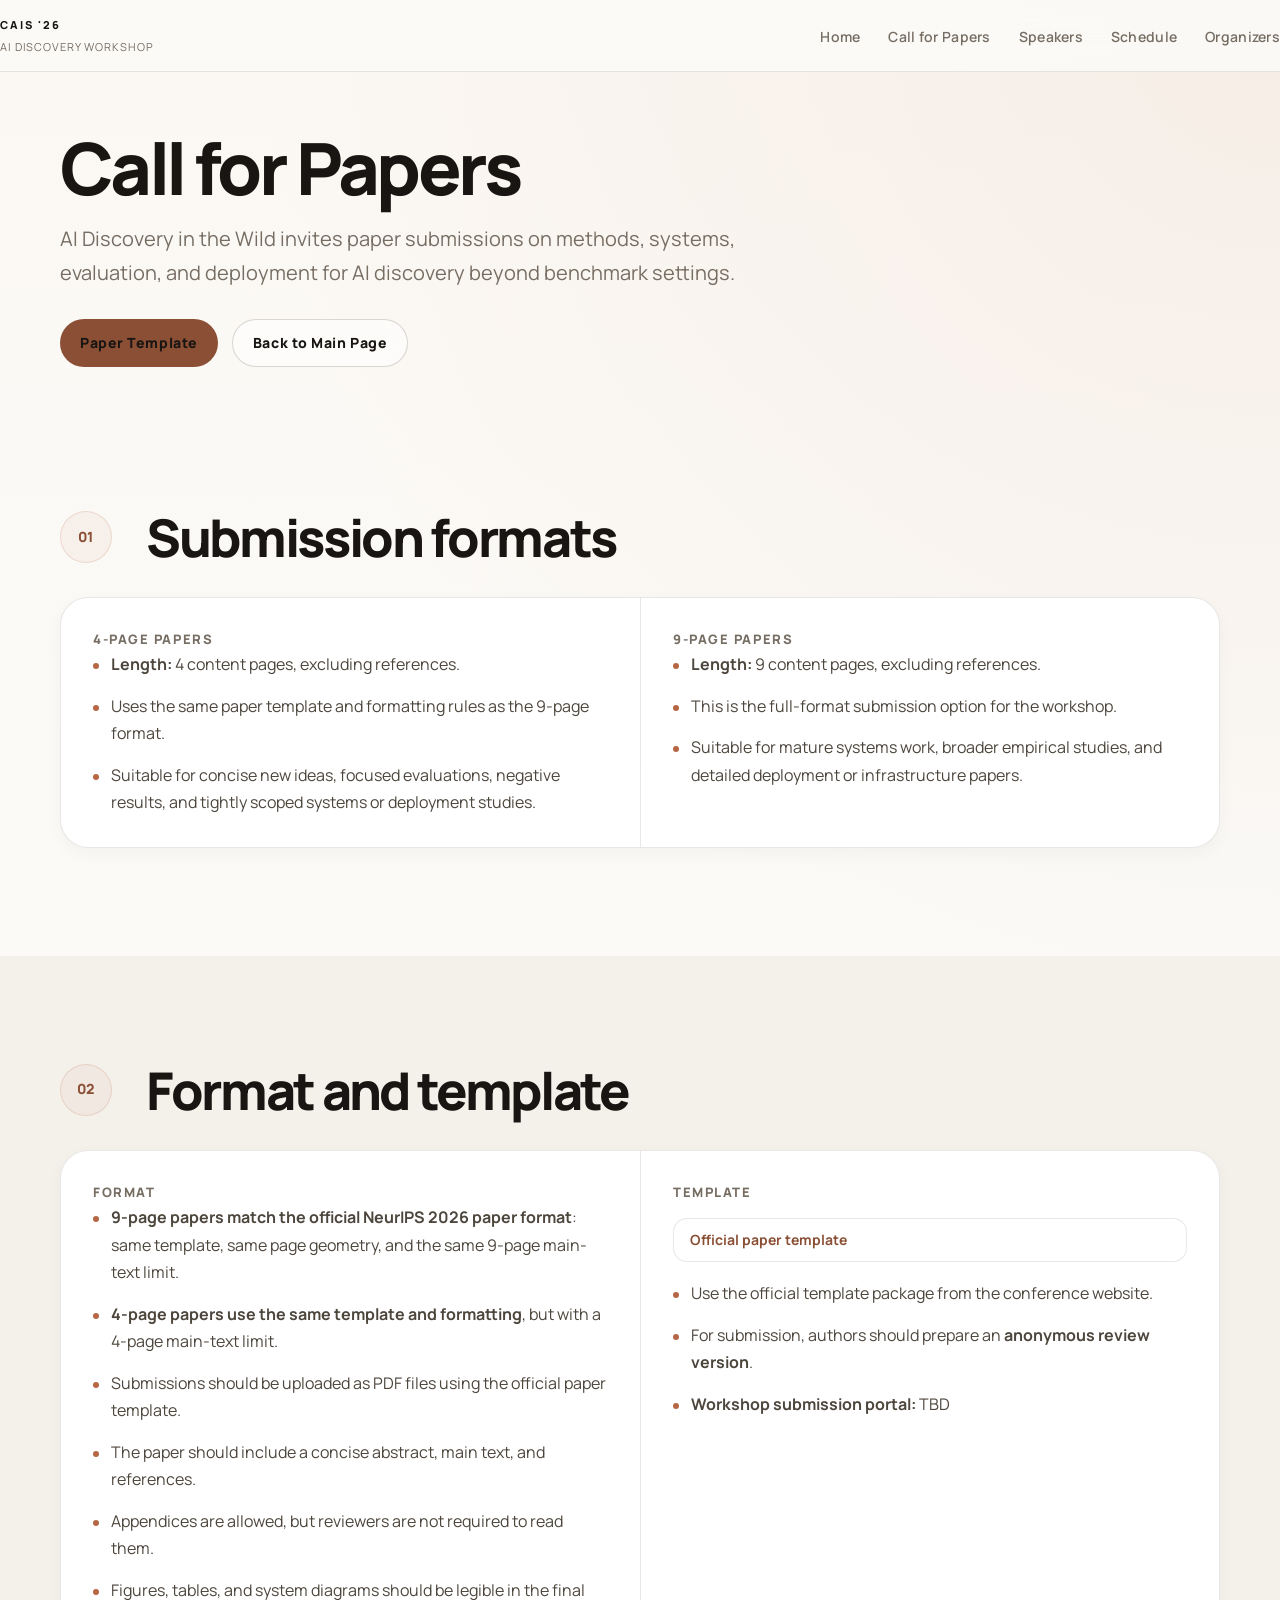
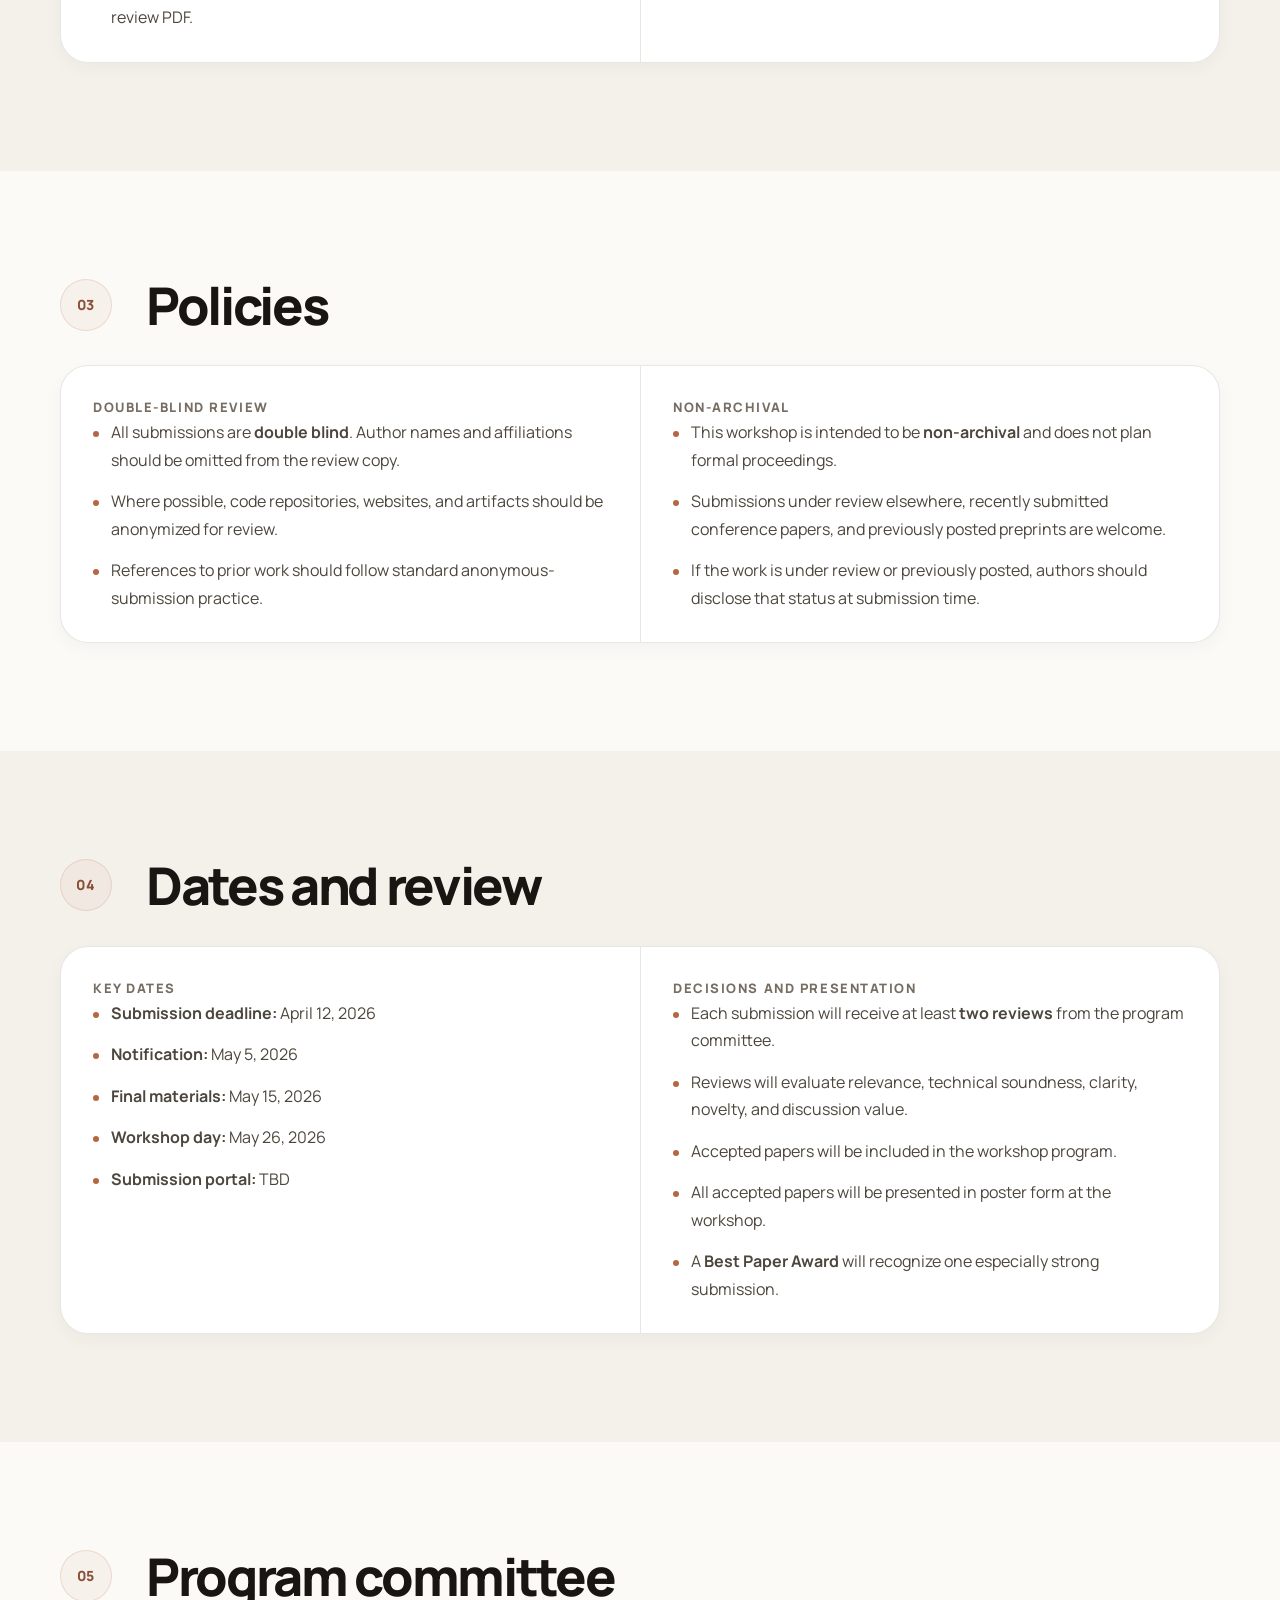
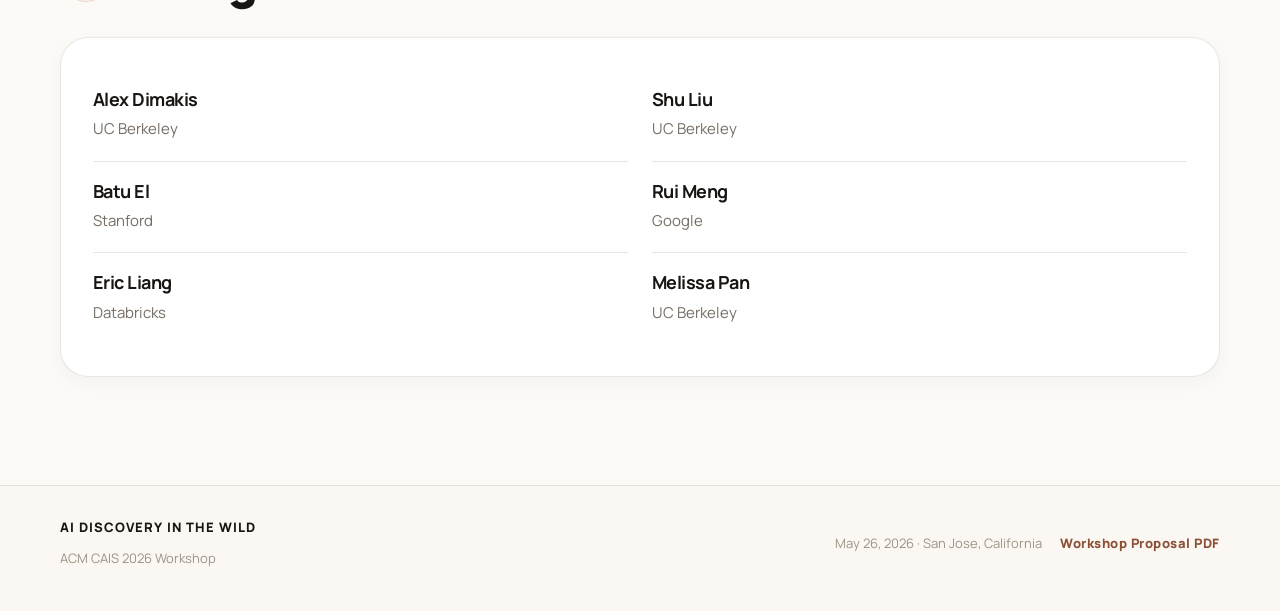
==== commit 3ae52a5b: "Strip speculative workshop copy" ====
--- a/cfp.html
+++ b/cfp.html
@@ -98,7 +98,7 @@
           <ul class="cfp-list">
             <li><strong>9-page papers match the official NeurIPS 2026 paper format</strong>: same template, same page geometry, and the same 9-page main-text limit.</li>
             <li><strong>4-page papers use the same template and formatting</strong>, but with a 4-page main-text limit.</li>
-            <li>Submissions should be uploaded as PDF files in the official NeurIPS 2026 two-column style.</li>
+            <li>Submissions should be uploaded as PDF files using the official paper template.</li>
             <li>The paper should include a concise abstract, main text, and references.</li>
             <li>Appendices are allowed, but reviewers are not required to read them.</li>
             <li>Figures, tables, and system diagrams should be legible in the final review PDF.</li>
@@ -181,7 +181,7 @@
           <ul class="cfp-list">
             <li>Each submission will receive at least <strong>two reviews</strong> from the program committee.</li>
             <li>Reviews will evaluate relevance, technical soundness, clarity, novelty, and discussion value.</li>
-            <li>Accepted papers will be included in the workshop program and may be selected for spotlight talks.</li>
+            <li>Accepted papers will be included in the workshop program.</li>
             <li>All accepted papers will be presented in poster form at the workshop.</li>
             <li>A <strong>Best Paper Award</strong> will recognize one especially strong submission.</li>
           </ul>
--- a/style.css
+++ b/style.css
@@ -508,18 +508,28 @@
 
 .question-list {
   display: grid;
-  gap: 12px;
+  gap: 10px;
   margin-top: 10px;
-}
-
-.question-item {
-  padding: 16px 18px;
-  border: 1px solid var(--border);
-  border-radius: 16px;
-  background: rgba(255, 255, 255, 0.42);
+  list-style: none;
+}
+
+.question-list li {
+  position: relative;
+  padding-left: 18px;
   color: var(--ink-2);
   font-size: 15px;
   line-height: 1.65;
+}
+
+.question-list li::before {
+  content: "";
+  position: absolute;
+  left: 0;
+  top: 11px;
+  width: 6px;
+  height: 6px;
+  border-radius: 50%;
+  background: var(--accent);
 }
 
 .themes-panel {
@@ -613,33 +623,32 @@
   background: var(--accent);
 }
 
-.quick-facts {
-  display: grid;
-  grid-template-columns: repeat(2, minmax(0, 1fr));
-  gap: 12px;
-  margin: 18px 0 20px;
-}
-
-.quick-fact {
-  padding: 16px 14px;
-  border: 1px solid var(--border);
-  border-radius: var(--radius-sm);
-  background: rgba(255, 255, 255, 0.5);
-}
-
-.quick-label {
-  display: block;
-  margin-bottom: 6px;
-  font-size: 10px;
-  font-weight: 800;
-  letter-spacing: 0.16em;
+.quick-lines {
+  display: grid;
+  gap: 0;
+  margin: 14px 0 18px;
+  border-top: 1px solid var(--border);
+}
+
+.quick-line {
+  display: grid;
+  grid-template-columns: 150px minmax(0, 1fr);
+  gap: 18px;
+  padding: 14px 0;
+  border-bottom: 1px solid var(--border);
+}
+
+.quick-line span {
+  font-size: 11px;
+  font-weight: 800;
+  letter-spacing: 0.14em;
   text-transform: uppercase;
   color: var(--ink-4);
 }
 
-.quick-fact strong {
+.quick-line strong {
   font-size: 16px;
-  line-height: 1.45;
+  line-height: 1.5;
 }
 
 .cfp-list {
@@ -806,9 +815,9 @@
 .spk-foot {
   display: flex;
   align-items: center;
-  justify-content: space-between;
+  justify-content: flex-start;
   gap: 12px;
-  margin-top: auto;
+  margin-top: 4px;
 }
 
 .spk-link {
@@ -979,10 +988,10 @@
 .sponsor-card {
   display: flex;
   flex-direction: column;
-  align-items: flex-start;
-  justify-content: flex-start;
+  align-items: center;
+  justify-content: center;
   height: 100%;
-  padding: 32px;
+  padding: 28px;
   border: 1px solid var(--border);
   border-radius: var(--radius-lg);
   background: rgba(255, 253, 249, 0.88);
@@ -998,9 +1007,10 @@
 .sponsor-brand {
   display: inline-flex;
   align-items: center;
-  justify-content: flex-start;
-  min-height: 64px;
-  margin: 14px 0 18px;
+  justify-content: center;
+  width: 100%;
+  min-height: 88px;
+  margin: 0;
   text-decoration: none;
 }
 
@@ -1010,7 +1020,7 @@
   width: auto;
   max-width: 240px;
   object-fit: contain;
-  object-position: left center;
+  object-position: center;
 }
 
 .sponsor-logo-img-databricks {
@@ -1305,7 +1315,6 @@
   .speakers-grid,
   .org-grid,
   .topics-grid,
-  .quick-facts,
   .sponsor-grid {
     grid-template-columns: 1fr 1fr;
   }
@@ -1400,9 +1409,13 @@
   .speakers-grid,
   .org-grid,
   .topics-grid,
-  .quick-facts,
   .sponsor-grid {
     grid-template-columns: 1fr;
+  }
+
+  .quick-line {
+    grid-template-columns: 1fr;
+    gap: 4px;
   }
 
   .spk-foot {
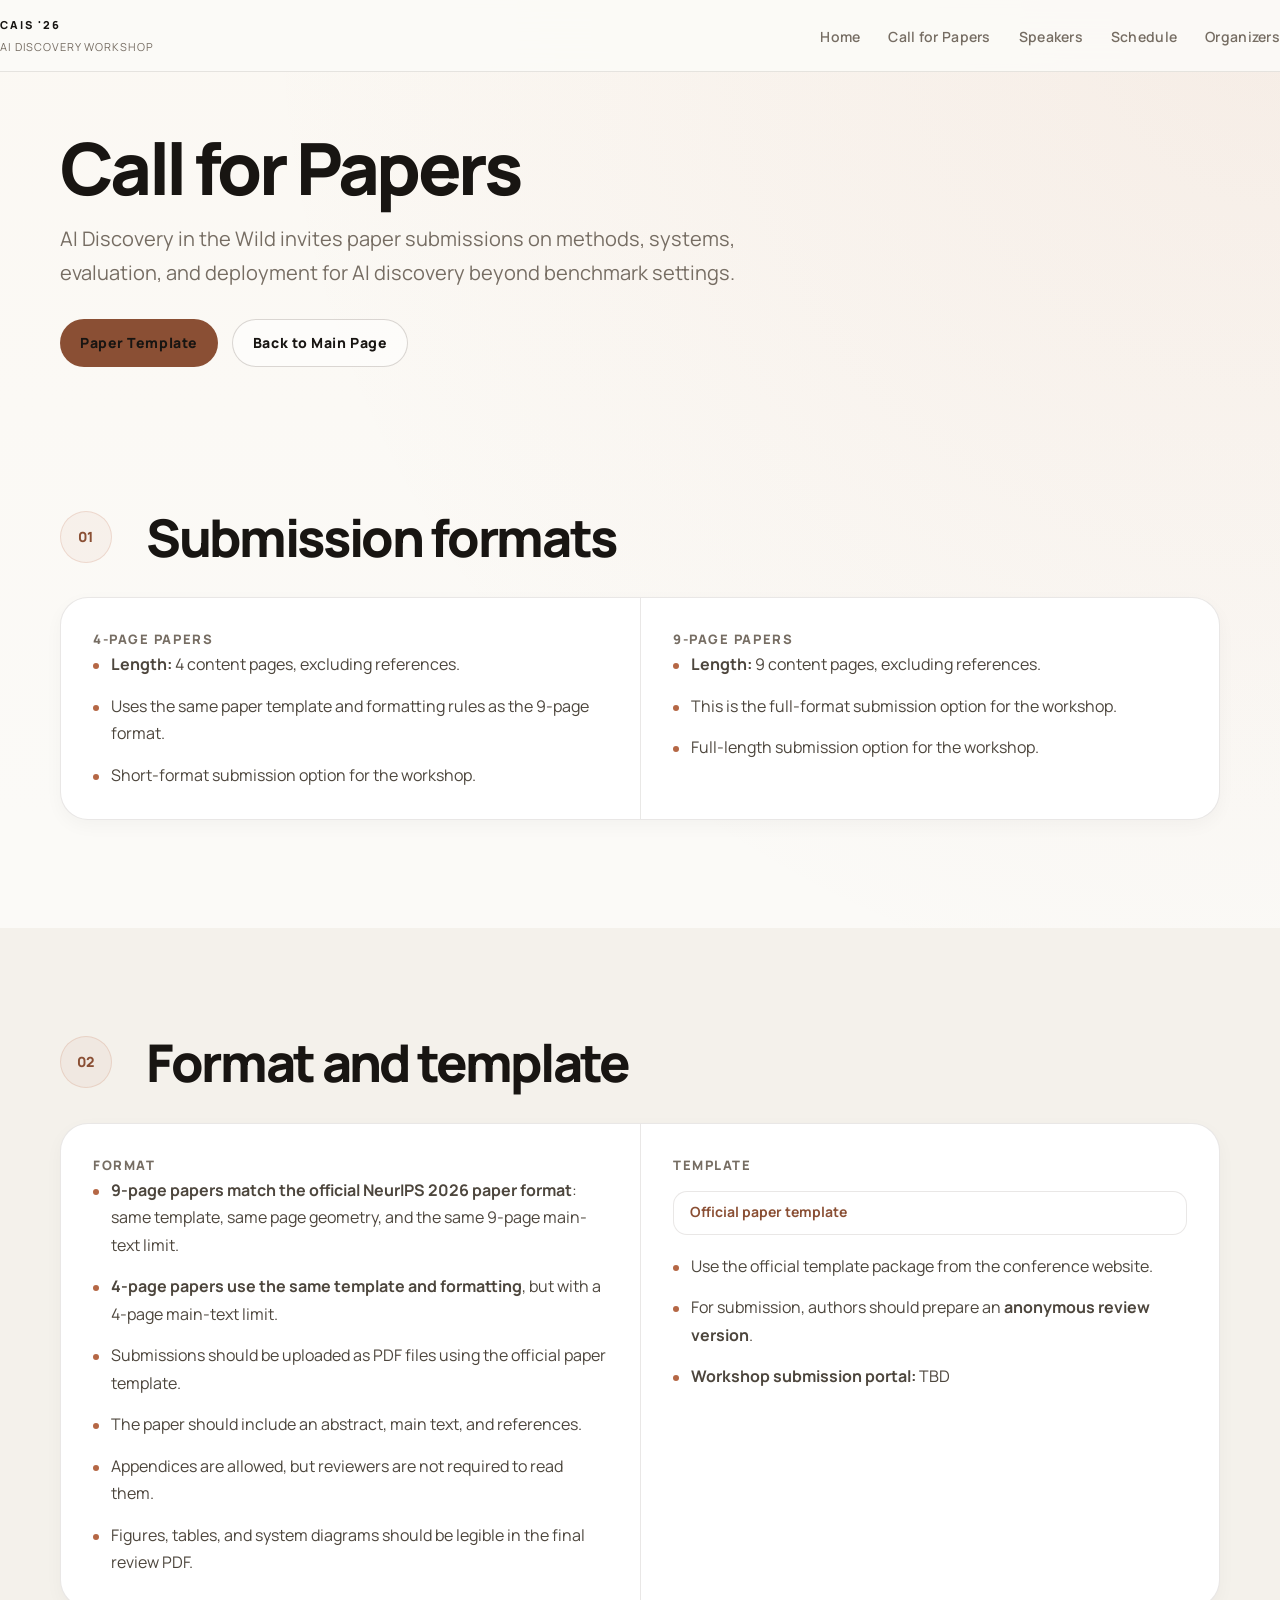
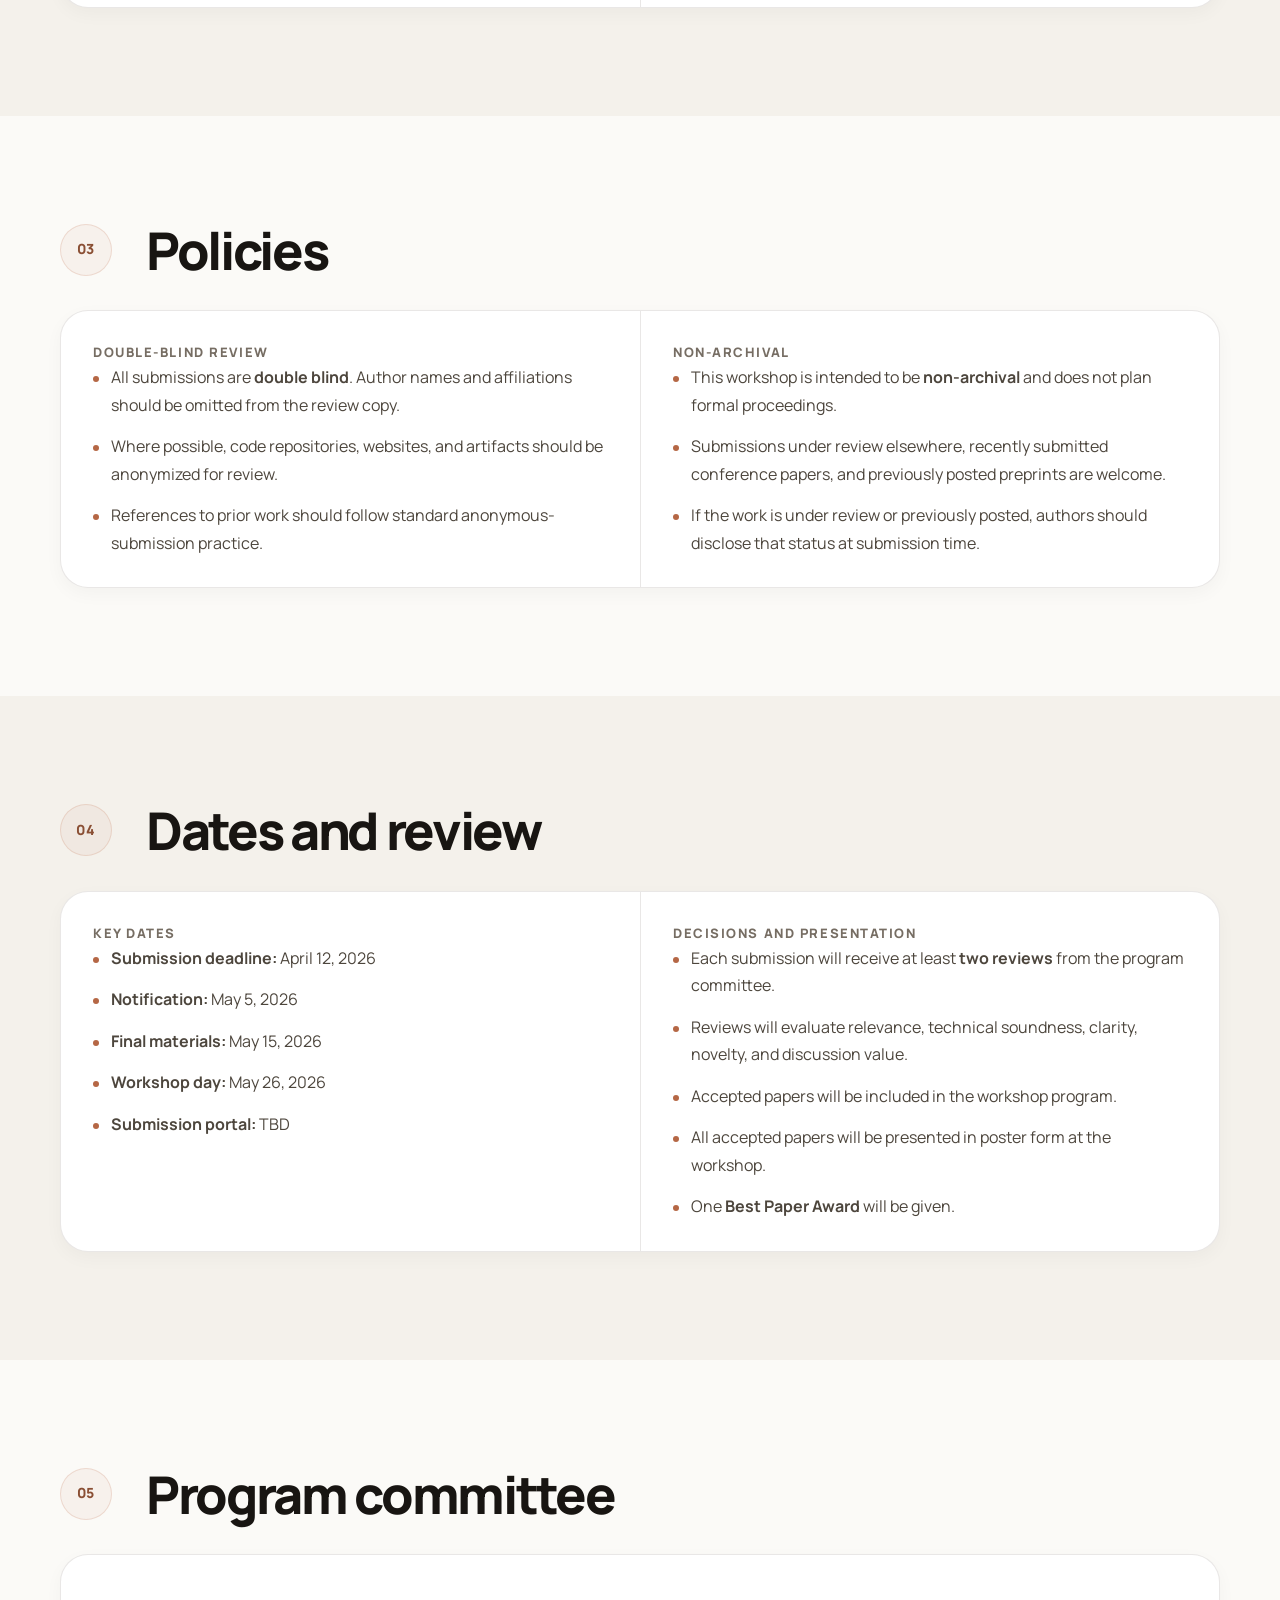
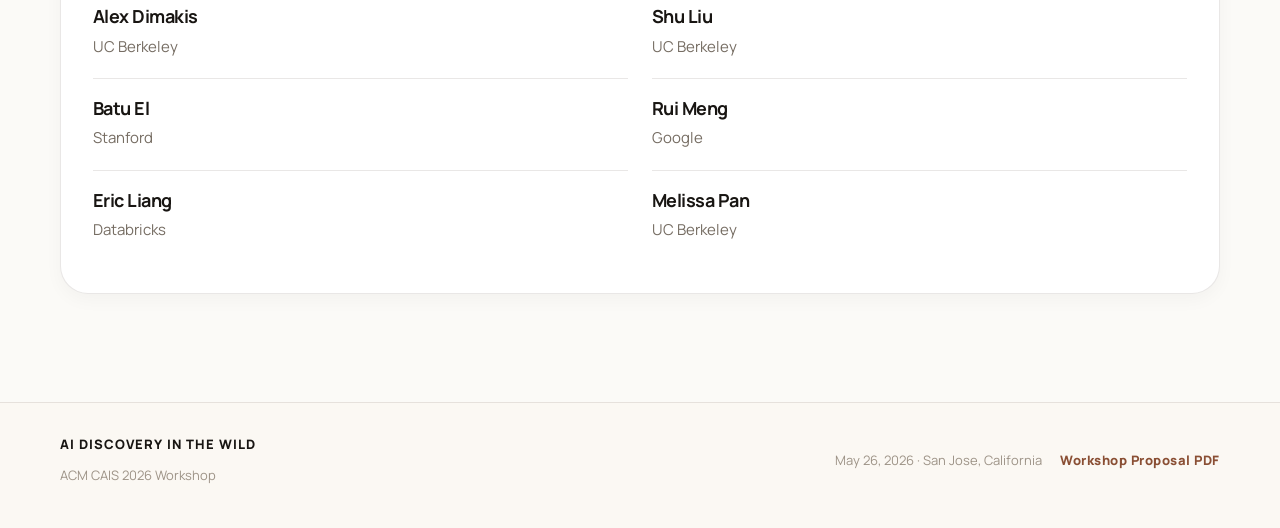
==== commit a1b6f9a7: "Strip editorial wording from workshop copy" ====
--- a/cfp.html
+++ b/cfp.html
@@ -65,7 +65,7 @@
           <ul class="cfp-list">
             <li><strong>Length:</strong> 4 content pages, excluding references.</li>
             <li>Uses the same paper template and formatting rules as the 9-page format.</li>
-            <li>Suitable for concise new ideas, focused evaluations, negative results, and tightly scoped systems or deployment studies.</li>
+            <li>Short-format submission option for the workshop.</li>
           </ul>
         </article>
 
@@ -74,7 +74,7 @@
           <ul class="cfp-list">
             <li><strong>Length:</strong> 9 content pages, excluding references.</li>
             <li>This is the full-format submission option for the workshop.</li>
-            <li>Suitable for mature systems work, broader empirical studies, and detailed deployment or infrastructure papers.</li>
+            <li>Full-length submission option for the workshop.</li>
           </ul>
         </article>
       </div>
@@ -99,7 +99,7 @@
             <li><strong>9-page papers match the official NeurIPS 2026 paper format</strong>: same template, same page geometry, and the same 9-page main-text limit.</li>
             <li><strong>4-page papers use the same template and formatting</strong>, but with a 4-page main-text limit.</li>
             <li>Submissions should be uploaded as PDF files using the official paper template.</li>
-            <li>The paper should include a concise abstract, main text, and references.</li>
+            <li>The paper should include an abstract, main text, and references.</li>
             <li>Appendices are allowed, but reviewers are not required to read them.</li>
             <li>Figures, tables, and system diagrams should be legible in the final review PDF.</li>
           </ul>
@@ -183,7 +183,7 @@
             <li>Reviews will evaluate relevance, technical soundness, clarity, novelty, and discussion value.</li>
             <li>Accepted papers will be included in the workshop program.</li>
             <li>All accepted papers will be presented in poster form at the workshop.</li>
-            <li>A <strong>Best Paper Award</strong> will recognize one especially strong submission.</li>
+            <li>One <strong>Best Paper Award</strong> will be given.</li>
           </ul>
         </article>
       </div>
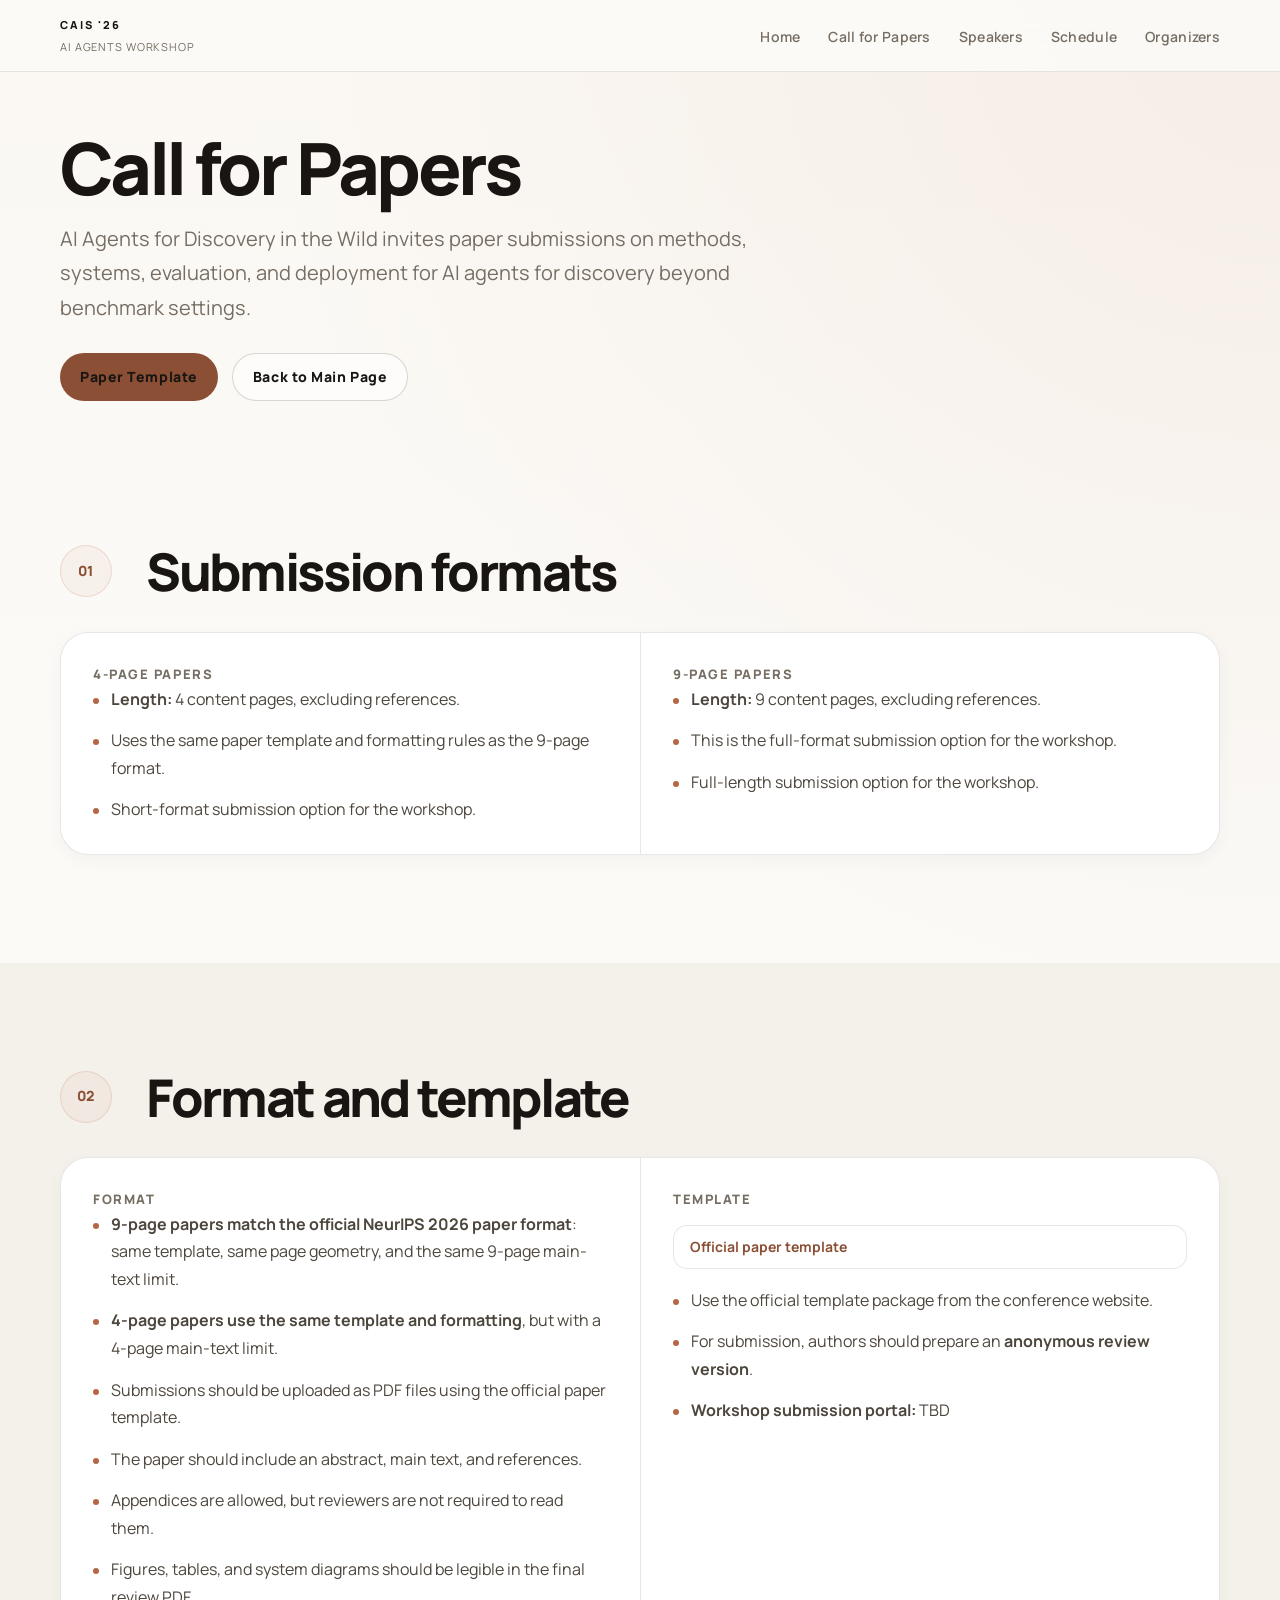
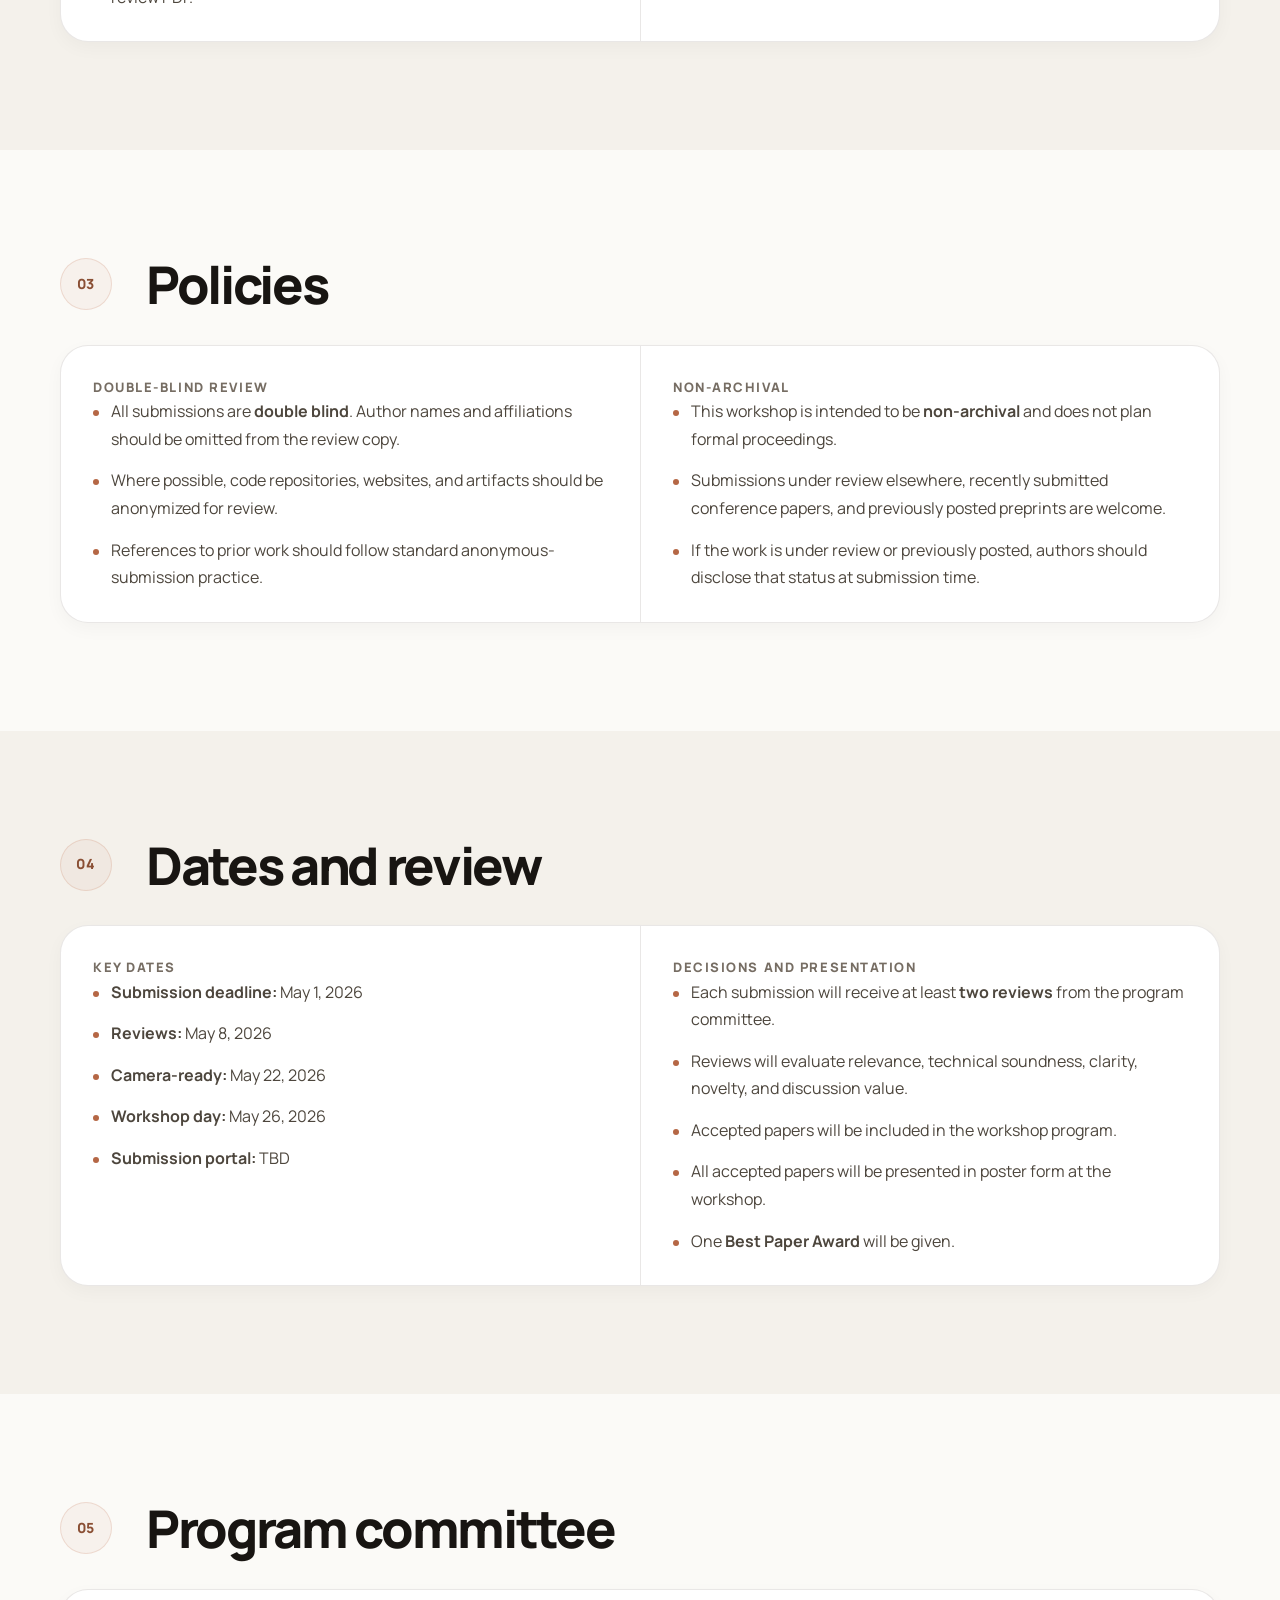
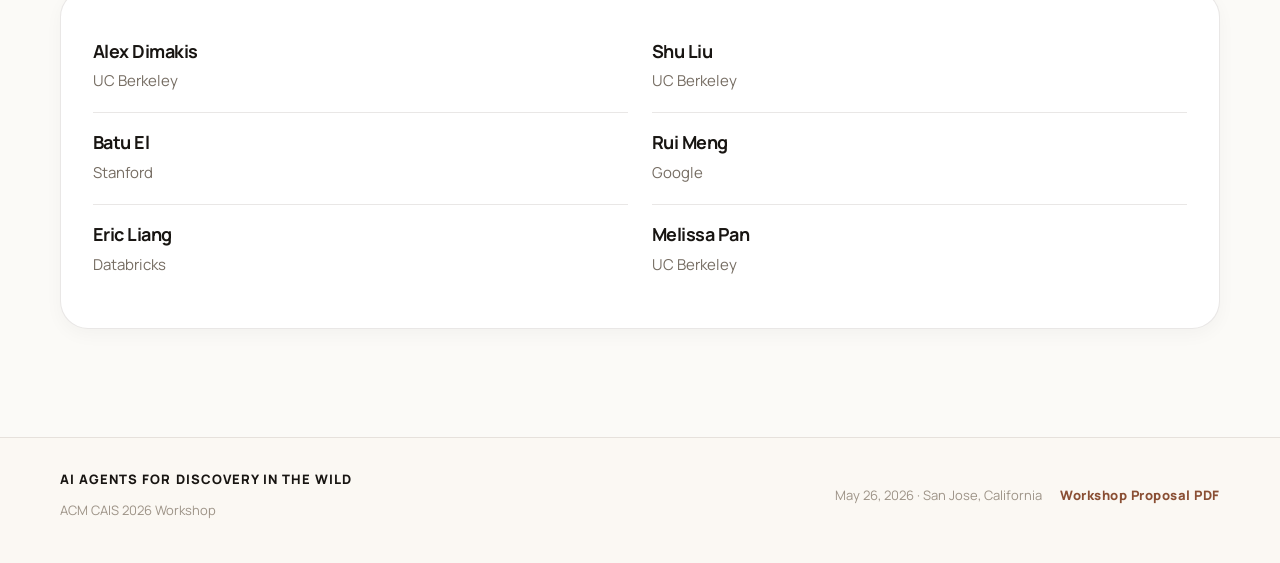
==== commit 83d6c75f: "Fix navbar edge spacing on small screens" ====
--- a/cfp.html
+++ b/cfp.html
@@ -3,8 +3,8 @@
 <head>
   <meta charset="UTF-8">
   <meta name="viewport" content="width=device-width, initial-scale=1.0">
-  <title>Call for Papers | AI Discovery in the Wild</title>
-  <meta name="description" content="Submission details for AI Discovery in the Wild, a 2026 workshop on real-world AI discovery systems.">
+  <title>Call for Papers | AI Agents for Discovery in the Wild</title>
+  <meta name="description" content="Submission details for AI Agents for Discovery in the Wild, a 2026 workshop on AI agents for discovery in real-world settings.">
   <meta name="theme-color" content="#f8f4ed">
   <link rel="preconnect" href="https://fonts.googleapis.com">
   <link rel="preconnect" href="https://fonts.gstatic.com" crossorigin>
@@ -14,10 +14,10 @@
 <body class="subpage-body">
 
 <nav id="navbar" class="scrolled">
-  <div class="nav-inner">
+  <div class="container nav-inner">
     <a href="index.html" class="nav-logo">
       <span class="nav-mark">CAIS '26</span>
-      <span class="nav-name">AI Discovery Workshop</span>
+      <span class="nav-name">AI Agents Workshop</span>
     </a>
 
     <button class="nav-toggle" aria-label="Toggle navigation" aria-expanded="false">
@@ -40,7 +40,7 @@
   <div class="container">
     <div class="subpage-copy">
       <h1>Call for Papers</h1>
-      <p class="subpage-lead">AI Discovery in the Wild invites paper submissions on methods, systems, evaluation, and deployment for AI discovery beyond benchmark settings.</p>
+      <p class="subpage-lead">AI Agents for Discovery in the Wild invites paper submissions on methods, systems, evaluation, and deployment for AI agents for discovery beyond benchmark settings.</p>
       <div class="subpage-actions">
         <a href="https://media.neurips.cc/Conferences/NeurIPS2026/Formatting_Instructions_For_NeurIPS_2026.zip" class="page-btn page-btn-primary" target="_blank" rel="noreferrer">Paper Template</a>
         <a href="index.html" class="page-btn page-btn-secondary">Back to Main Page</a>
@@ -168,9 +168,9 @@
         <article class="cfp-block">
           <p class="surface-label">Key Dates</p>
           <ul class="cfp-list">
-            <li><strong>Submission deadline:</strong> April 12, 2026</li>
-            <li><strong>Notification:</strong> May 5, 2026</li>
-            <li><strong>Final materials:</strong> May 15, 2026</li>
+            <li><strong>Submission deadline:</strong> May 1, 2026</li>
+            <li><strong>Reviews:</strong> May 8, 2026</li>
+            <li><strong>Camera-ready:</strong> May 22, 2026</li>
             <li><strong>Workshop day:</strong> May 26, 2026</li>
             <li><strong>Submission portal:</strong> TBD</li>
           </ul>
@@ -218,7 +218,7 @@
 <footer>
   <div class="container footer-inner">
     <div>
-      <span class="footer-title">AI Discovery in the Wild</span>
+      <span class="footer-title">AI Agents for Discovery in the Wild</span>
       <span class="footer-copy">ACM CAIS 2026 Workshop</span>
     </div>
     <div class="footer-meta">
--- a/style.css
+++ b/style.css
@@ -1,4 +1,4 @@
-/* AI Discovery in the Wild | ACM CAIS 2026 Workshop */
+/* AI Agents for Discovery in the Wild | ACM CAIS 2026 Workshop */
 *, *::before, *::after {
   box-sizing: border-box;
   margin: 0;
@@ -980,7 +980,7 @@
 
 .sponsor-grid {
   display: grid;
-  grid-template-columns: repeat(2, minmax(0, 1fr));
+  grid-template-columns: minmax(0, 1fr);
   gap: 18px;
   align-items: stretch;
 }
@@ -991,6 +991,7 @@
   align-items: center;
   justify-content: center;
   height: 100%;
+  min-height: 148px;
   padding: 28px;
   border: 1px solid var(--border);
   border-radius: var(--radius-lg);
@@ -998,37 +999,11 @@
   box-shadow: var(--shadow-card);
 }
 
-.sponsor-card p {
-  max-width: 42ch;
+.sponsor-status {
   color: var(--ink-3);
   font-size: 17px;
-}
-
-.sponsor-brand {
-  display: inline-flex;
-  align-items: center;
-  justify-content: center;
-  width: 100%;
-  min-height: 88px;
-  margin: 0;
-  text-decoration: none;
-}
-
-.sponsor-logo-img {
-  display: block;
-  height: 38px;
-  width: auto;
-  max-width: 240px;
-  object-fit: contain;
-  object-position: center;
-}
-
-.sponsor-logo-img-databricks {
-  height: 40px;
-}
-
-.sponsor-logo-img-google {
-  height: 34px;
+  font-weight: 600;
+  letter-spacing: 0.01em;
 }
 
 .pc-list {
@@ -1342,6 +1317,10 @@
 }
 
 @media (max-width: 620px) {
+  .nav-inner {
+    gap: 14px;
+  }
+
   .nav-toggle {
     display: flex;
   }
@@ -1354,16 +1333,18 @@
     display: none;
     position: absolute;
     top: 64px;
-    left: 0;
-    right: 0;
+    left: var(--gutter);
+    right: var(--gutter);
     flex-direction: column;
     align-items: flex-start;
     gap: 14px;
-    padding: 18px var(--gutter) 22px;
+    padding: 18px 18px 22px;
     background: rgba(248, 244, 237, 0.96);
-    border-bottom: 1px solid var(--border);
+    border: 1px solid var(--border);
+    border-radius: 18px;
     backdrop-filter: blur(18px);
     -webkit-backdrop-filter: blur(18px);
+    box-shadow: var(--shadow-soft);
   }
 
   .nav-links.open {
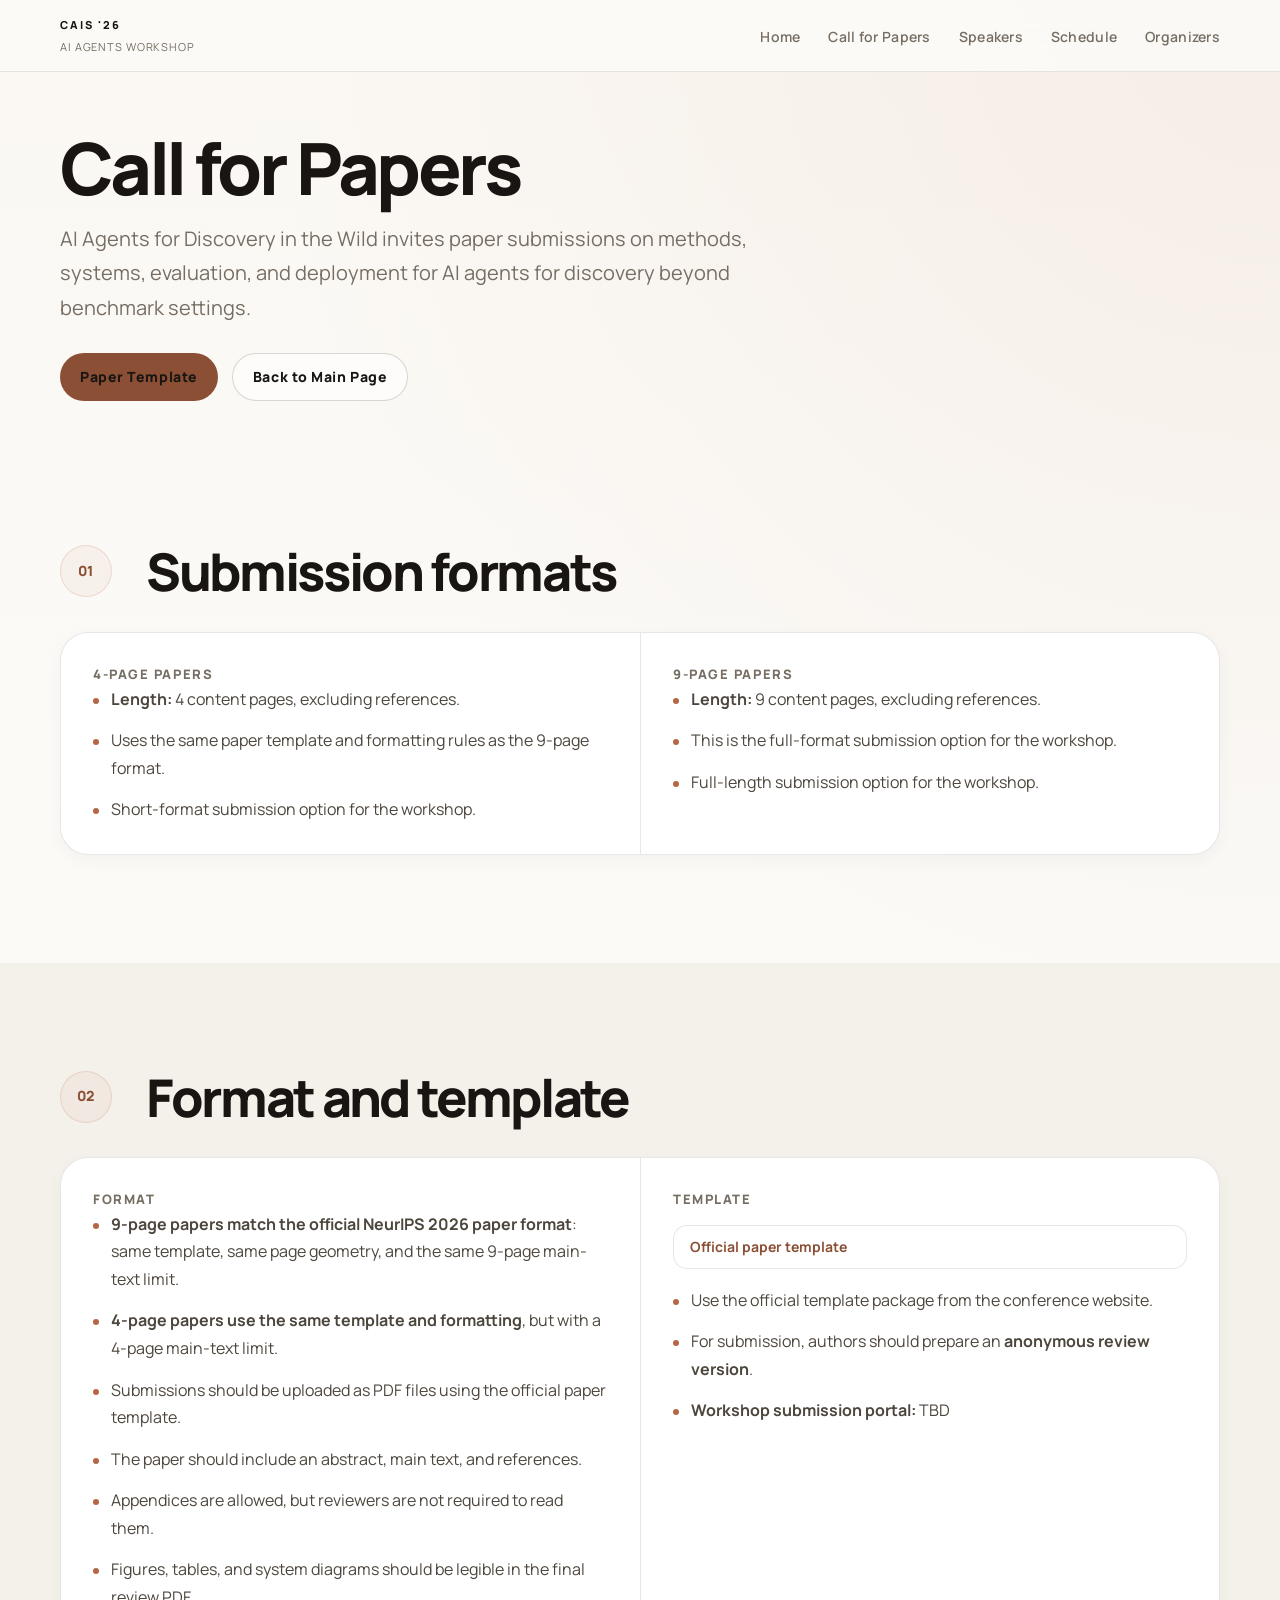
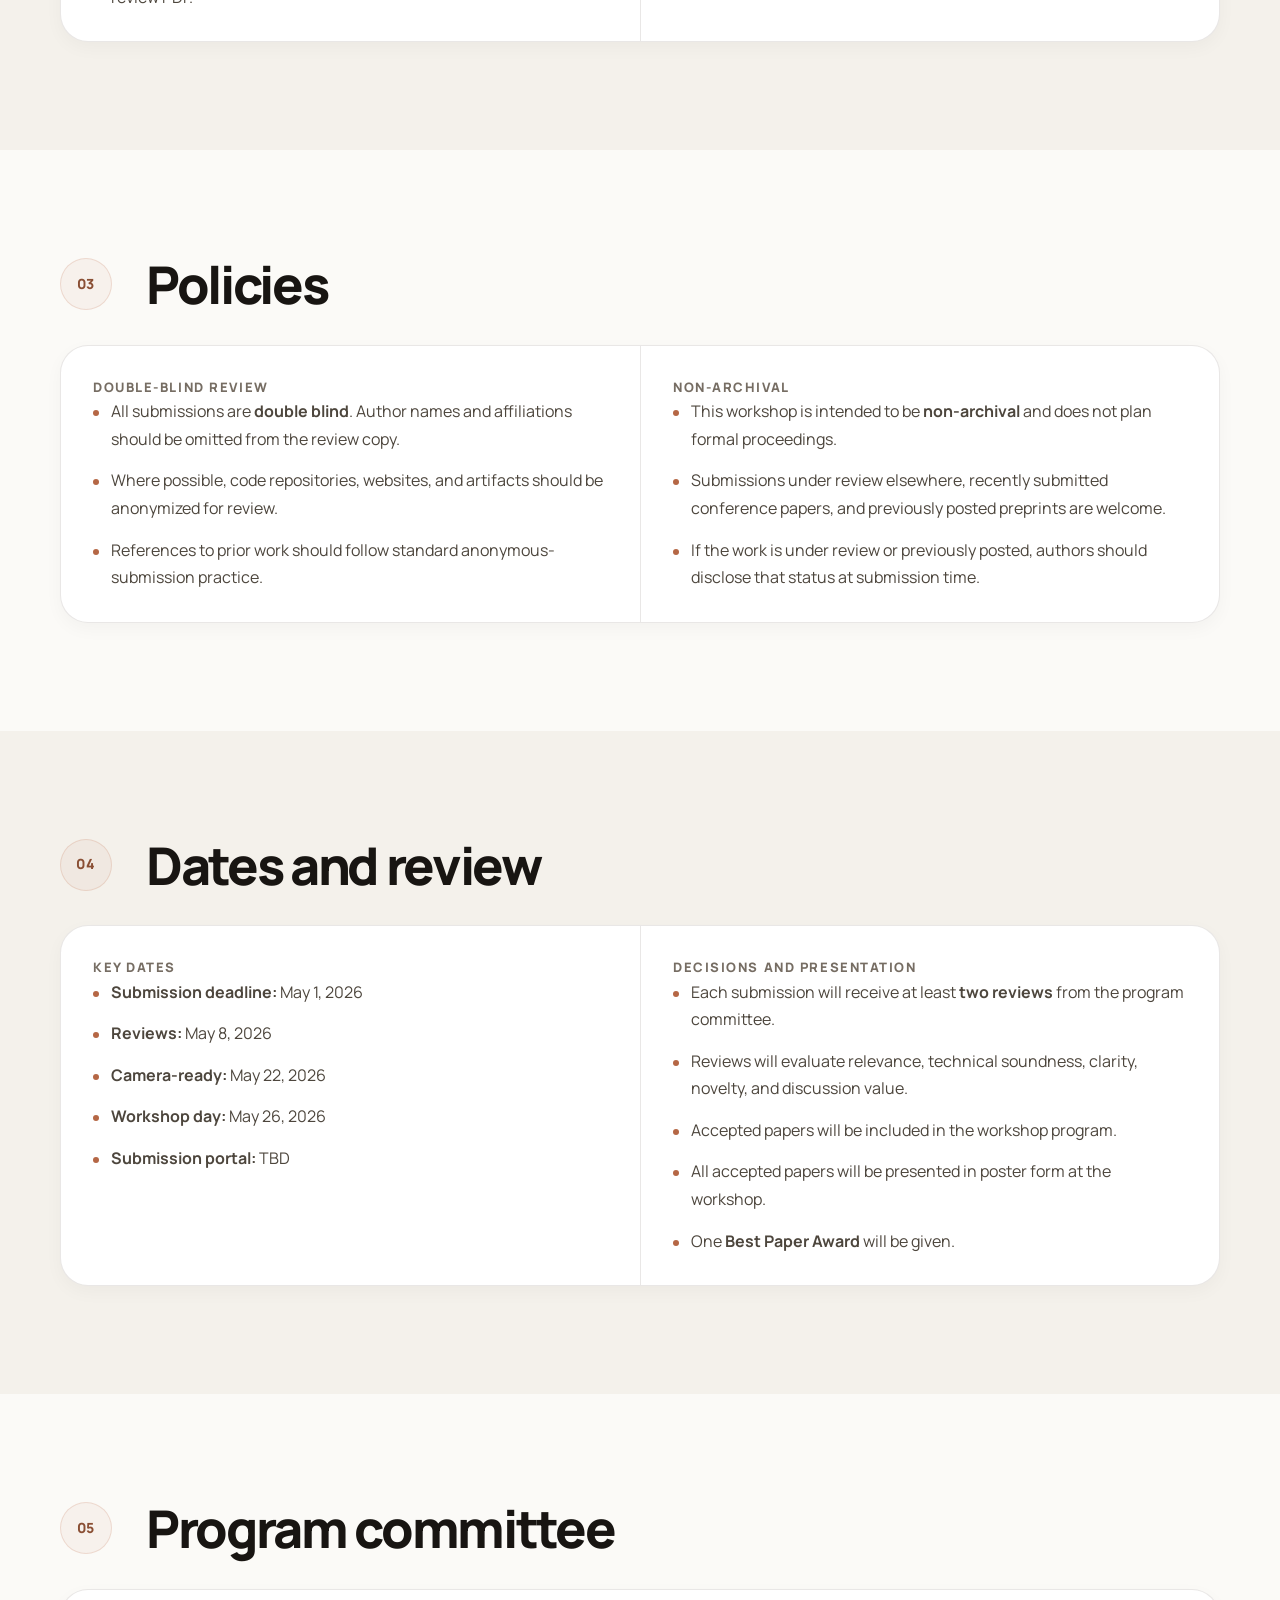
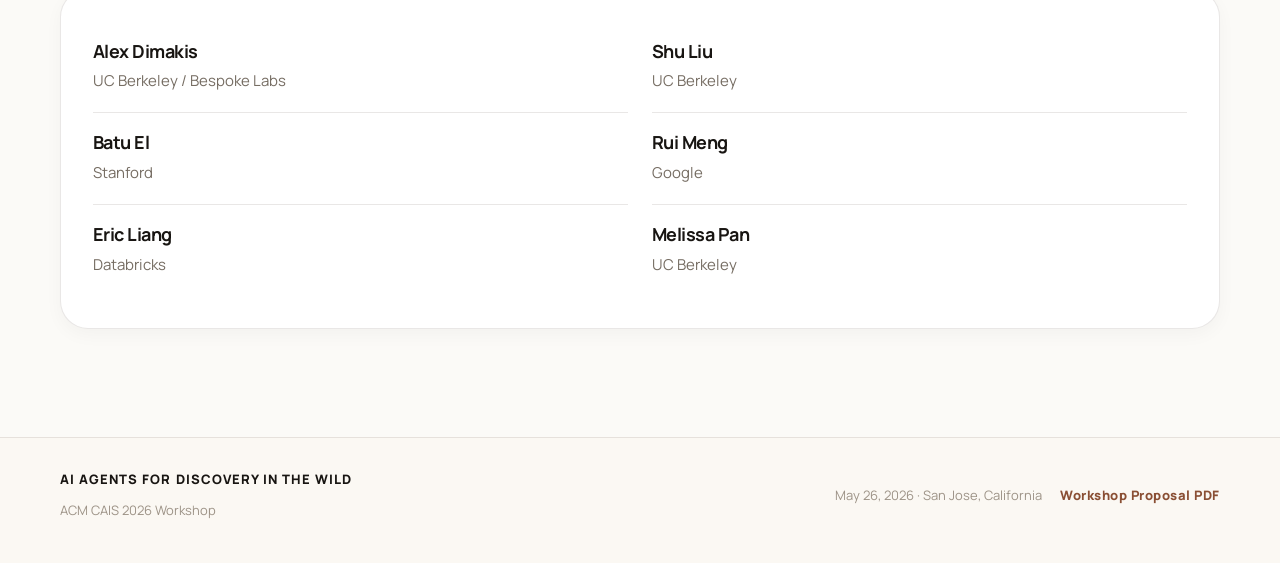
==== commit aeb5eb35: "Update committee affiliation and remove Alexander speaker" ====
--- a/cfp.html
+++ b/cfp.html
@@ -202,7 +202,7 @@
 
     <div class="pc-list surface-card">
       <div class="pc-list-col">
-        <article class="pc-line"><strong>Alex Dimakis</strong><span>UC Berkeley</span></article>
+        <article class="pc-line"><strong>Alex Dimakis</strong><span>UC Berkeley / Bespoke Labs</span></article>
         <article class="pc-line"><strong>Batu El</strong><span>Stanford</span></article>
         <article class="pc-line"><strong>Eric Liang</strong><span>Databricks</span></article>
       </div>
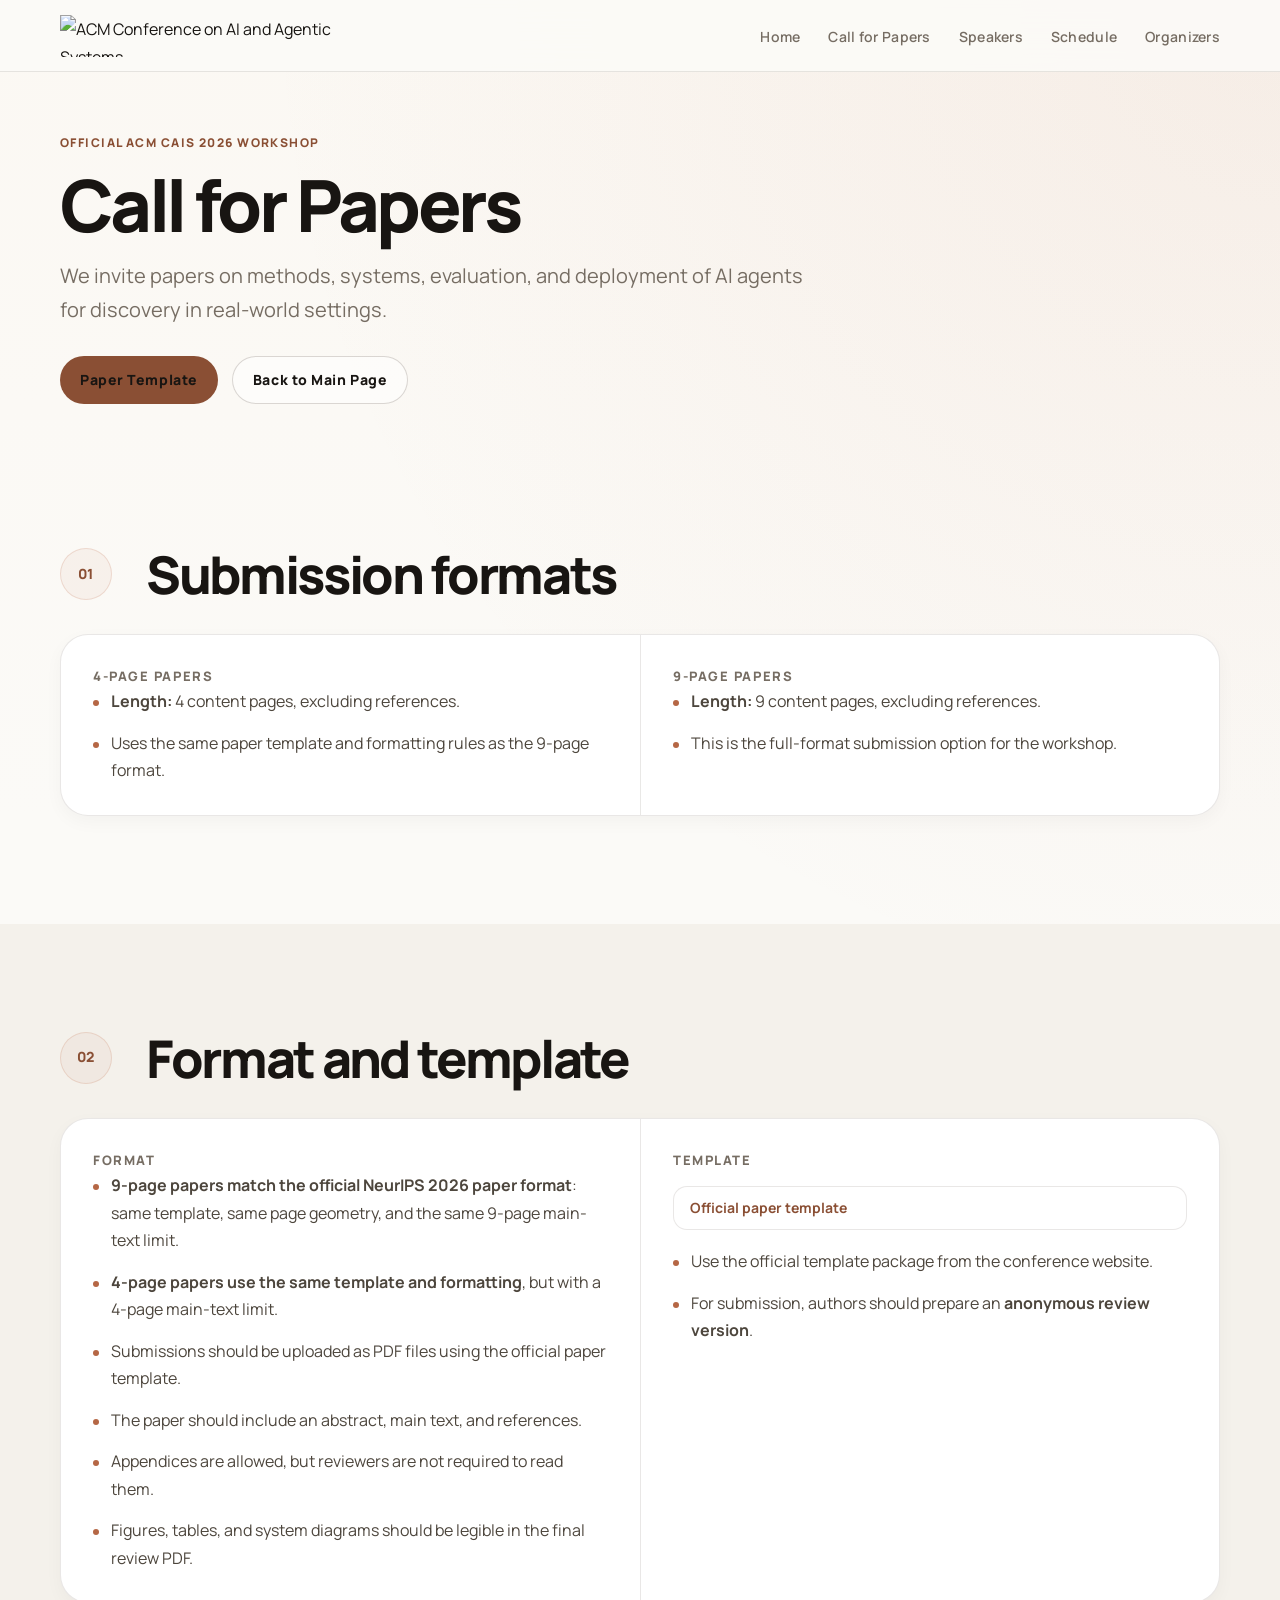
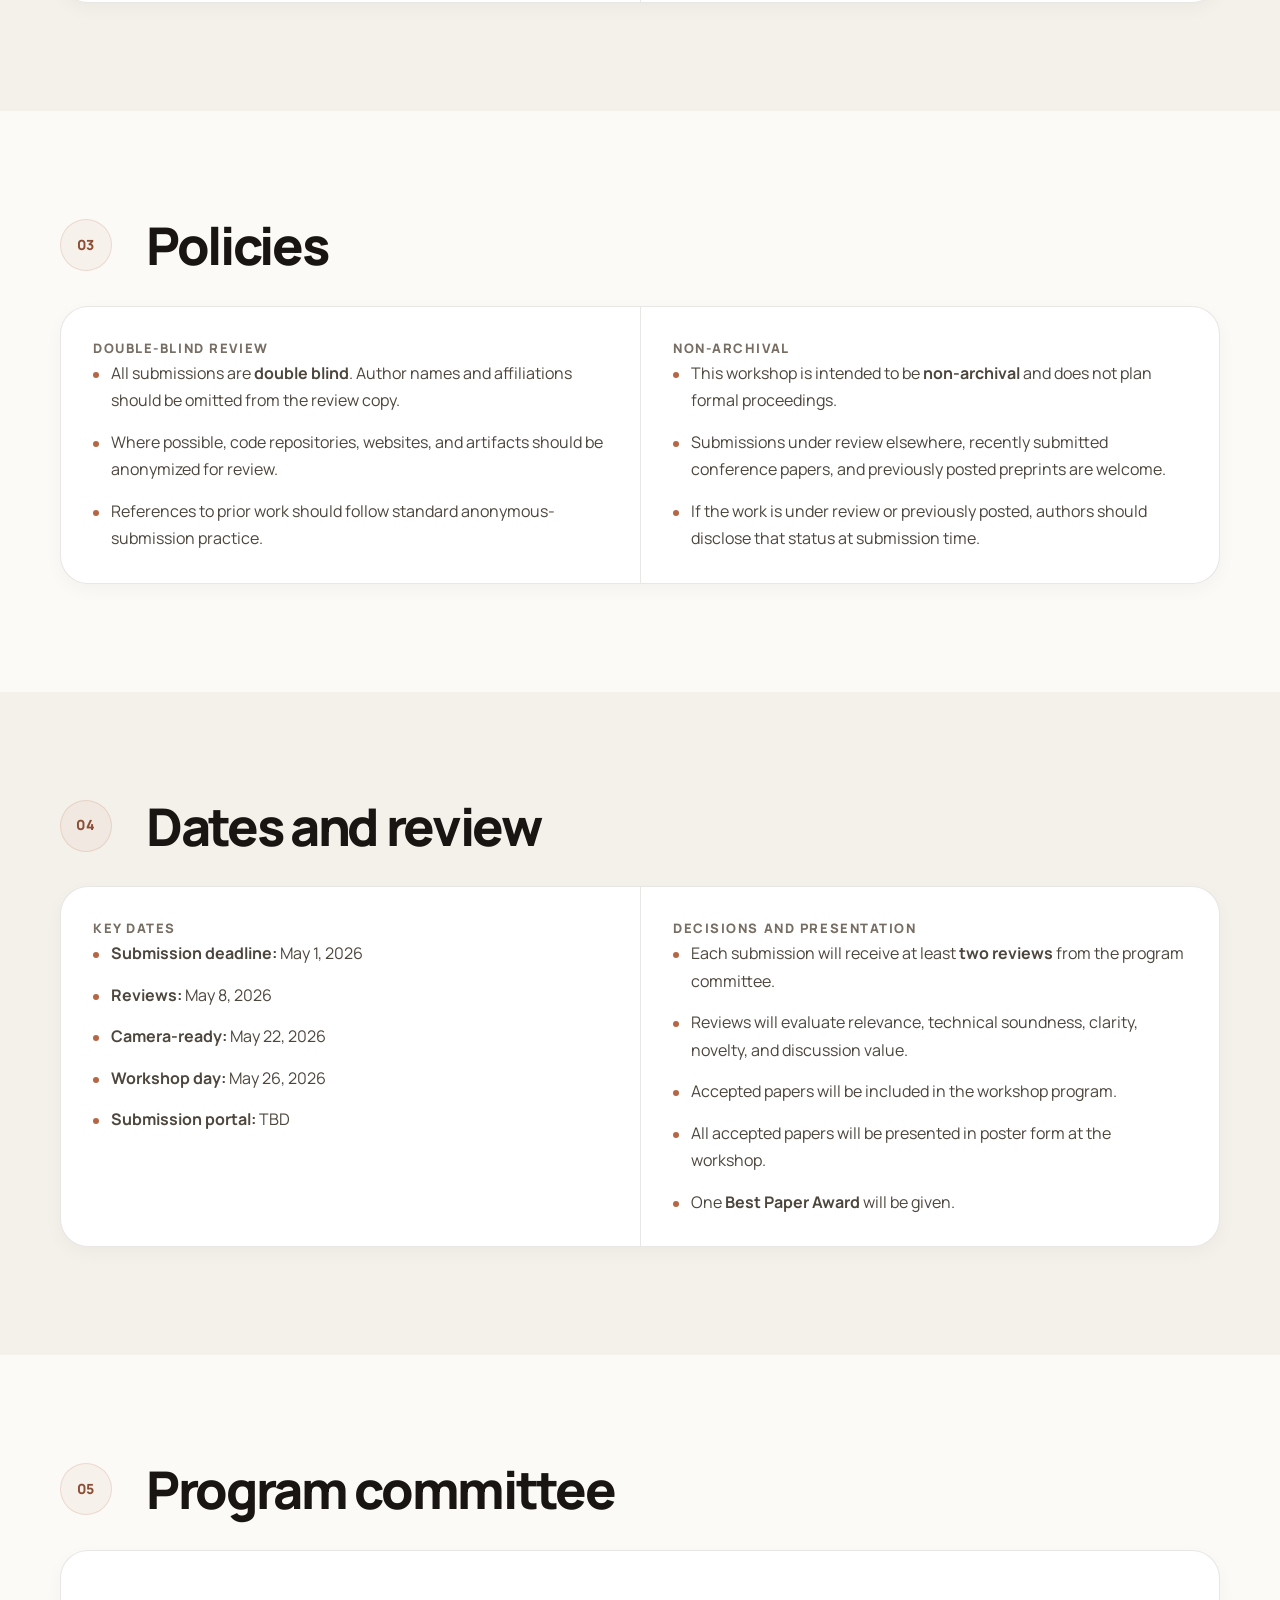
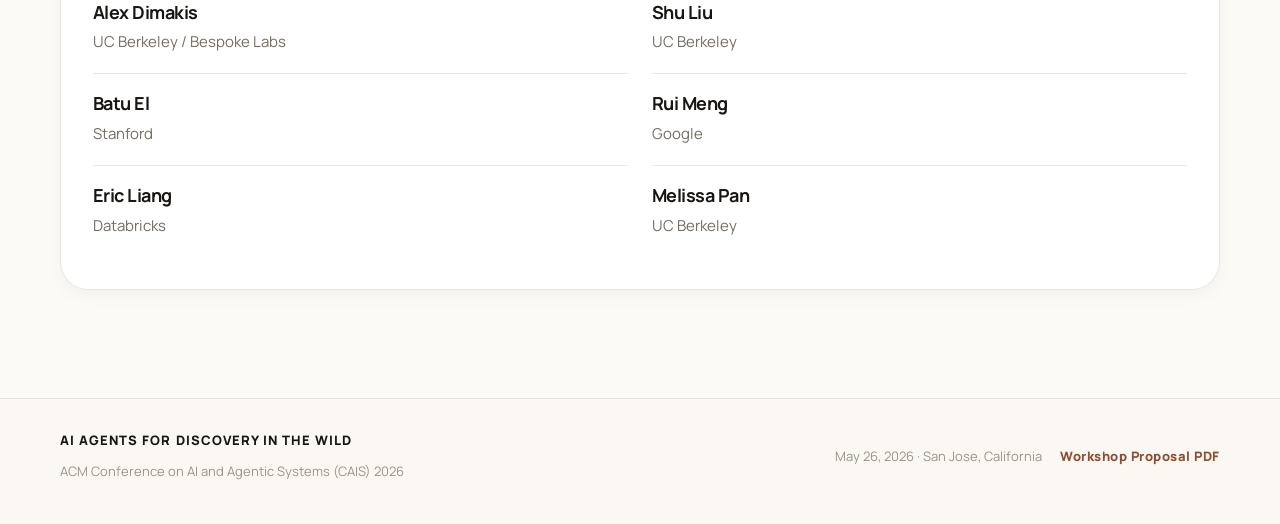
==== commit c777168e: "Simplify hero and improve nav responsiveness" ====
--- a/cfp.html
+++ b/cfp.html
@@ -16,8 +16,7 @@
 <nav id="navbar" class="scrolled">
   <div class="container nav-inner">
     <a href="index.html" class="nav-logo">
-      <span class="nav-mark">CAIS '26</span>
-      <span class="nav-name">AI Agents Workshop</span>
+      <img src="assets/logos/acm-cais-logo.svg" alt="ACM Conference on AI and Agentic Systems" class="conference-logo conference-logo-nav">
     </a>
 
     <button class="nav-toggle" aria-label="Toggle navigation" aria-expanded="false">
@@ -39,8 +38,9 @@
 <header class="subpage-hero">
   <div class="container">
     <div class="subpage-copy">
+      <p class="subpage-kicker">Official ACM CAIS 2026 Workshop</p>
       <h1>Call for Papers</h1>
-      <p class="subpage-lead">AI Agents for Discovery in the Wild invites paper submissions on methods, systems, evaluation, and deployment for AI agents for discovery beyond benchmark settings.</p>
+      <p class="subpage-lead">We invite papers on methods, systems, evaluation, and deployment of AI agents for discovery in real-world settings.</p>
       <div class="subpage-actions">
         <a href="https://media.neurips.cc/Conferences/NeurIPS2026/Formatting_Instructions_For_NeurIPS_2026.zip" class="page-btn page-btn-primary" target="_blank" rel="noreferrer">Paper Template</a>
         <a href="index.html" class="page-btn page-btn-secondary">Back to Main Page</a>
@@ -65,7 +65,6 @@
           <ul class="cfp-list">
             <li><strong>Length:</strong> 4 content pages, excluding references.</li>
             <li>Uses the same paper template and formatting rules as the 9-page format.</li>
-            <li>Short-format submission option for the workshop.</li>
           </ul>
         </article>
 
@@ -74,7 +73,6 @@
           <ul class="cfp-list">
             <li><strong>Length:</strong> 9 content pages, excluding references.</li>
             <li>This is the full-format submission option for the workshop.</li>
-            <li>Full-length submission option for the workshop.</li>
           </ul>
         </article>
       </div>
@@ -113,7 +111,6 @@
           <ul class="cfp-list">
             <li>Use the official template package from the conference website.</li>
             <li>For submission, authors should prepare an <strong>anonymous review version</strong>.</li>
-            <li><strong>Workshop submission portal:</strong> TBD</li>
           </ul>
         </article>
       </div>
@@ -219,7 +216,7 @@
   <div class="container footer-inner">
     <div>
       <span class="footer-title">AI Agents for Discovery in the Wild</span>
-      <span class="footer-copy">ACM CAIS 2026 Workshop</span>
+      <span class="footer-copy">ACM Conference on AI and Agentic Systems (CAIS) 2026</span>
     </div>
     <div class="footer-meta">
       <span class="footer-copy">May 26, 2026 · San Jose, California</span>
--- a/style.css
+++ b/style.css
@@ -83,35 +83,29 @@
   display: flex;
   align-items: center;
   justify-content: space-between;
-  gap: 24px;
+  gap: 20px;
   height: 100%;
 }
 
 .nav-logo {
   display: inline-flex;
-  flex-direction: column;
-  gap: 2px;
+  align-items: center;
+  gap: 0;
+  min-width: 0;
+  max-width: min(300px, calc(100% - 56px));
   text-decoration: none;
 }
 
-.nav-mark,
-.nav-name {
-  transition: color 220ms ease, opacity 220ms ease;
-}
-
-.nav-mark {
-  font-size: 11px;
-  font-weight: 800;
-  letter-spacing: 0.18em;
-  text-transform: uppercase;
-  color: var(--ink);
-}
-
-.nav-name {
-  font-size: 11px;
-  letter-spacing: 0.08em;
-  text-transform: uppercase;
-  color: var(--ink-3);
+.conference-logo {
+  display: block;
+  width: auto;
+  height: auto;
+  object-fit: contain;
+}
+
+.conference-logo-nav {
+  height: 42px;
+  max-width: 100%;
 }
 
 .nav-links {
@@ -162,12 +156,6 @@
   border-bottom: 1px solid var(--border);
 }
 
-.hero-visual,
-.hero-overlay,
-.hero-grid {
-  display: none;
-}
-
 .hero-inner {
   position: relative;
   z-index: 1;
@@ -179,41 +167,34 @@
   text-align: left;
 }
 
-.hero-badge {
-  display: inline-flex;
-  align-items: center;
-  justify-content: center;
-  min-height: 44px;
-  padding: 0 22px;
-  margin-bottom: 24px;
-  border: 1px solid var(--border);
-  border-radius: 999px;
-  background: var(--surface);
+.hero-kicker {
+  margin-bottom: 18px;
+  color: var(--accent-deep);
   font-size: 12px;
-  font-weight: 700;
-  letter-spacing: 0.14em;
+  font-weight: 800;
+  letter-spacing: 0.12em;
   text-transform: uppercase;
-  color: var(--accent-deep);
 }
 
 #hero h1 {
-  display: flex;
-  flex-direction: column;
-  align-items: flex-start;
-  gap: 4px;
+  display: block;
   margin-bottom: 18px;
-  line-height: 0.98;
+  line-height: 0.96;
 }
 
 #hero h1 span {
-  font-size: clamp(52px, 8vw, 90px);
+  display: block;
+  max-width: 900px;
+  font-size: clamp(44px, 7vw, 78px);
   font-weight: 800;
   letter-spacing: -0.05em;
 }
 
 #hero h1 em {
+  display: block;
+  margin-top: 8px;
   font-family: var(--serif);
-  font-size: clamp(44px, 6.4vw, 76px);
+  font-size: clamp(38px, 5.4vw, 62px);
   font-style: italic;
   font-weight: 500;
   line-height: 1;
@@ -222,10 +203,10 @@
 }
 
 .hero-tagline {
-  max-width: 700px;
+  max-width: 760px;
   margin: 0;
   color: var(--hero-muted);
-  font-size: 20px;
+  font-size: 18px;
   line-height: 1.7;
 }
 
@@ -1097,6 +1078,15 @@
   max-width: 860px;
 }
 
+.subpage-kicker {
+  margin-bottom: 16px;
+  color: var(--accent-deep);
+  font-size: 12px;
+  font-weight: 800;
+  letter-spacing: 0.12em;
+  text-transform: uppercase;
+}
+
 .subpage-hero h1 {
   font-size: clamp(48px, 6vw, 72px);
   line-height: 1;
@@ -1209,130 +1199,14 @@
 }
 
 @media (max-width: 1080px) {
-  #hero {
-    min-height: 780px;
-    padding: 150px 0 94px;
-  }
-
-  .about-body,
-  .cfp-layout {
-    grid-template-columns: 1fr;
-  }
-
-  .org-grid {
-    grid-template-columns: repeat(3, minmax(0, 1fr));
-  }
-
-  .detail-grid,
-  .detail-grid-3,
-  .sponsor-grid {
-    grid-template-columns: 1fr;
-  }
-
-  .cfp-panel-grid {
-    grid-template-columns: 1fr;
-  }
-
-  .cfp-block + .cfp-block {
-    border-left: 0;
-    border-top: 1px solid var(--border);
-  }
-}
-
-@media (max-width: 860px) {
-  #navbar {
-    height: 64px;
-  }
-
-  #hero {
-    min-height: auto;
-    padding: 136px 0 86px;
-  }
-
-  .hero-visual {
-    background-size: clamp(760px, 120vw, 1120px);
-    background-position: center 32%;
-    opacity: 0.56;
-  }
-
-  .hero-tagline {
-    font-size: 18px;
-  }
-
-  .subpage-lead {
-    font-size: 18px;
-  }
-
-  .hero-actions {
-    flex-wrap: wrap;
-  }
-
-  .hero-meta {
-    flex-wrap: wrap;
-    justify-content: center;
-    row-gap: 16px;
-  }
-
-  .hm {
-    align-items: center;
-    text-align: center;
-  }
-
-  .hm-sep {
-    display: none;
-  }
-
-  .dates-wrap {
-    grid-template-columns: 1fr;
-  }
-
-  .dates-grid,
-  .speakers-grid,
-  .org-grid,
-  .topics-grid,
-  .sponsor-grid {
-    grid-template-columns: 1fr 1fr;
-  }
-
-  .pc-list {
-    grid-template-columns: 1fr 1fr;
-  }
-
-  section {
-    padding: 86px 0;
-  }
-
-  .section-header {
-    grid-template-columns: 52px 1fr;
-  }
-
-  .schedule-shell {
-    padding: 24px;
-  }
-
-  .sched-row {
-    grid-template-columns: 64px 84px minmax(0, 1fr);
-    gap: 12px;
-  }
-}
-
-@media (max-width: 620px) {
-  .nav-inner {
-    gap: 14px;
-  }
-
   .nav-toggle {
     display: flex;
-  }
-
-  .nav-name {
-    display: none;
   }
 
   .nav-links {
     display: none;
     position: absolute;
-    top: 64px;
+    top: 72px;
     left: var(--gutter);
     right: var(--gutter);
     flex-direction: column;
@@ -1357,15 +1231,129 @@
   }
 
   #hero {
+    min-height: auto;
+    padding: 140px 0 88px;
+  }
+
+  .about-body,
+  .cfp-layout {
+    grid-template-columns: 1fr;
+  }
+
+  .org-grid {
+    grid-template-columns: repeat(3, minmax(0, 1fr));
+  }
+
+  .detail-grid,
+  .detail-grid-3,
+  .sponsor-grid {
+    grid-template-columns: 1fr;
+  }
+
+  .cfp-panel-grid {
+    grid-template-columns: 1fr;
+  }
+
+  .cfp-block + .cfp-block {
+    border-left: 0;
+    border-top: 1px solid var(--border);
+  }
+}
+
+@media (max-width: 860px) {
+  #navbar {
+    height: 64px;
+  }
+
+  .nav-links {
+    top: 64px;
+  }
+
+  #hero {
+    min-height: auto;
+    padding: 136px 0 86px;
+  }
+
+  .hero-tagline {
+    font-size: 18px;
+  }
+
+  .subpage-lead {
+    font-size: 18px;
+  }
+
+  .hero-actions {
+    flex-wrap: wrap;
+  }
+
+  .hero-meta {
+    flex-wrap: wrap;
+    justify-content: center;
+    row-gap: 16px;
+  }
+
+  .hm {
+    align-items: center;
+    text-align: center;
+  }
+
+  .hm-sep {
+    display: none;
+  }
+
+  .dates-wrap {
+    grid-template-columns: 1fr;
+  }
+
+  .dates-grid,
+  .speakers-grid,
+  .org-grid,
+  .topics-grid,
+  .sponsor-grid {
+    grid-template-columns: 1fr 1fr;
+  }
+
+  .pc-list {
+    grid-template-columns: 1fr 1fr;
+  }
+
+  section {
+    padding: 86px 0;
+  }
+
+  .section-header {
+    grid-template-columns: 52px 1fr;
+  }
+
+  .schedule-shell {
+    padding: 24px;
+  }
+
+  .sched-row {
+    grid-template-columns: 64px 84px minmax(0, 1fr);
+    gap: 12px;
+  }
+}
+
+@media (max-width: 620px) {
+  .nav-inner {
+    gap: 14px;
+  }
+
+  .conference-logo-nav {
+    height: 34px;
+  }
+
+  #hero {
     padding: 122px 0 74px;
   }
 
   #hero h1 span {
-    font-size: clamp(52px, 16vw, 72px);
+    font-size: clamp(40px, 14vw, 64px);
   }
 
   #hero h1 em {
-    font-size: clamp(50px, 15vw, 68px);
+    font-size: clamp(36px, 13vw, 56px);
   }
 
   .hero-tagline {
